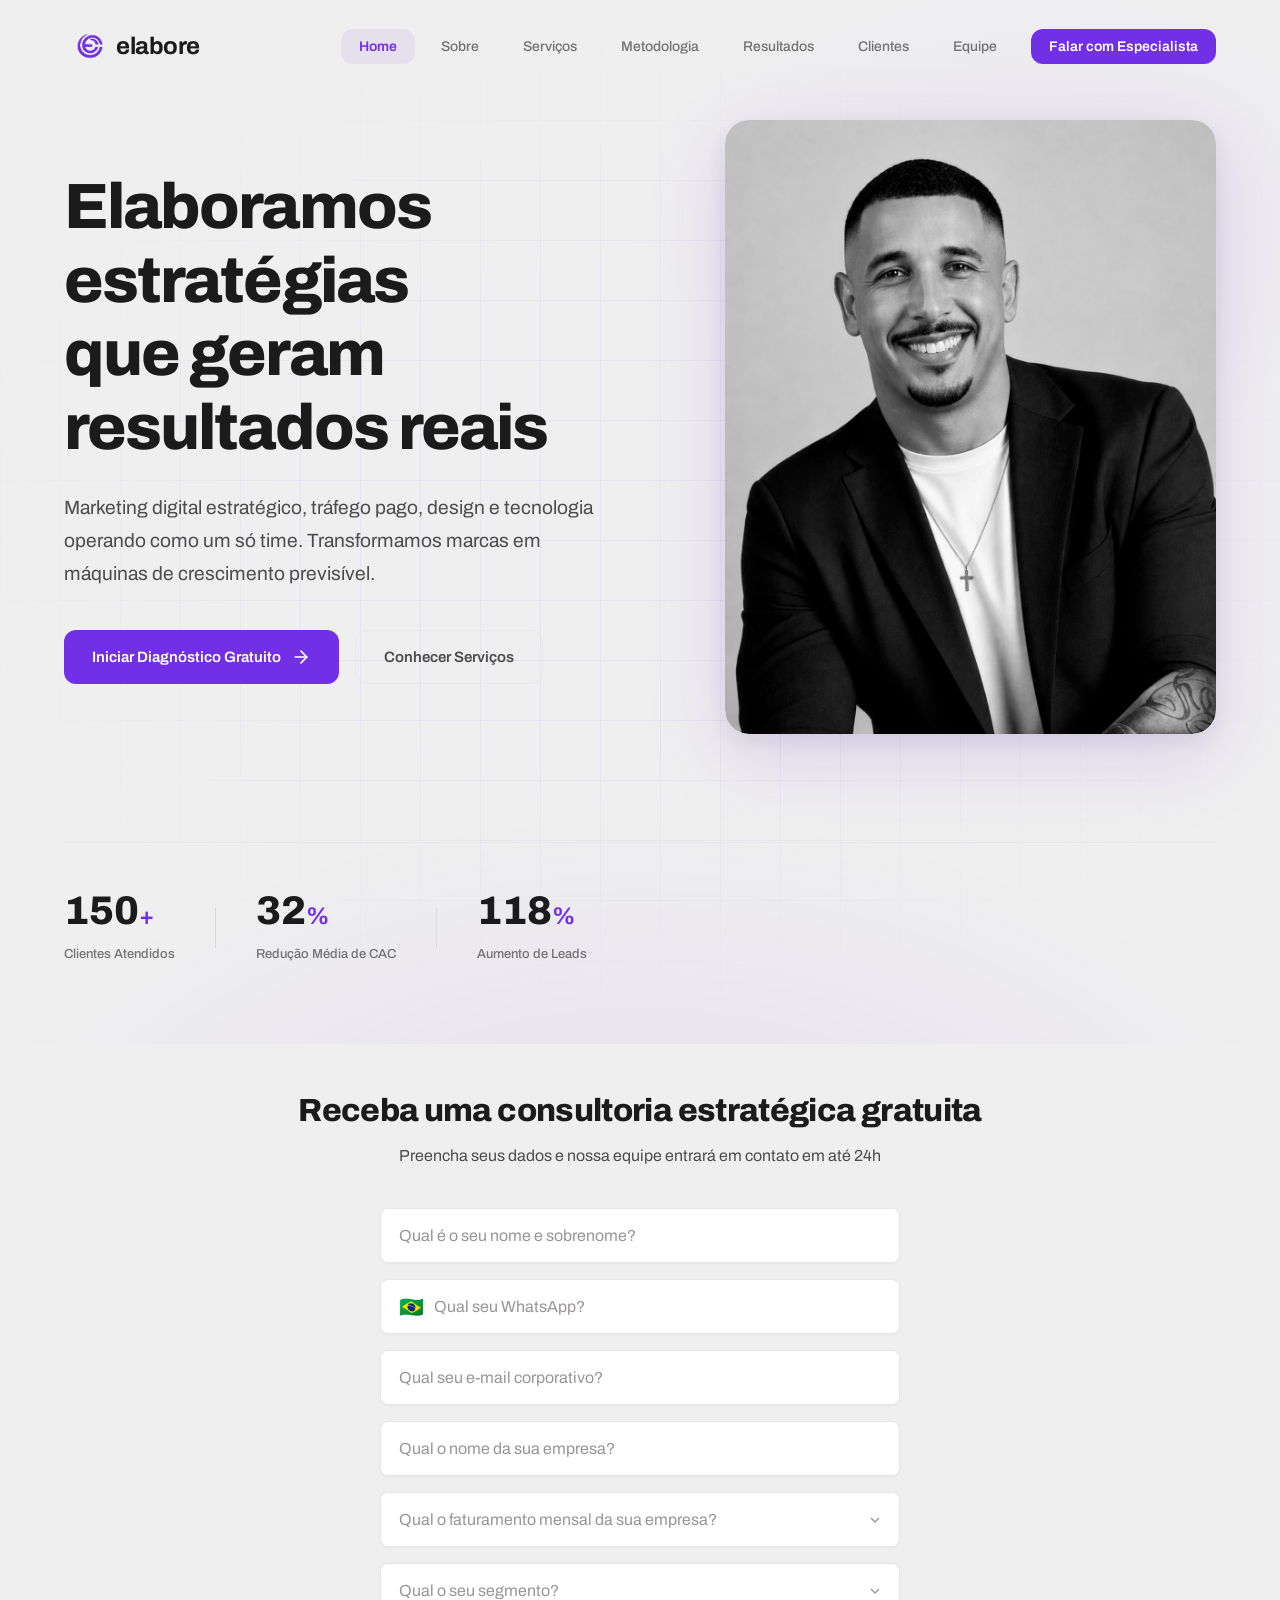
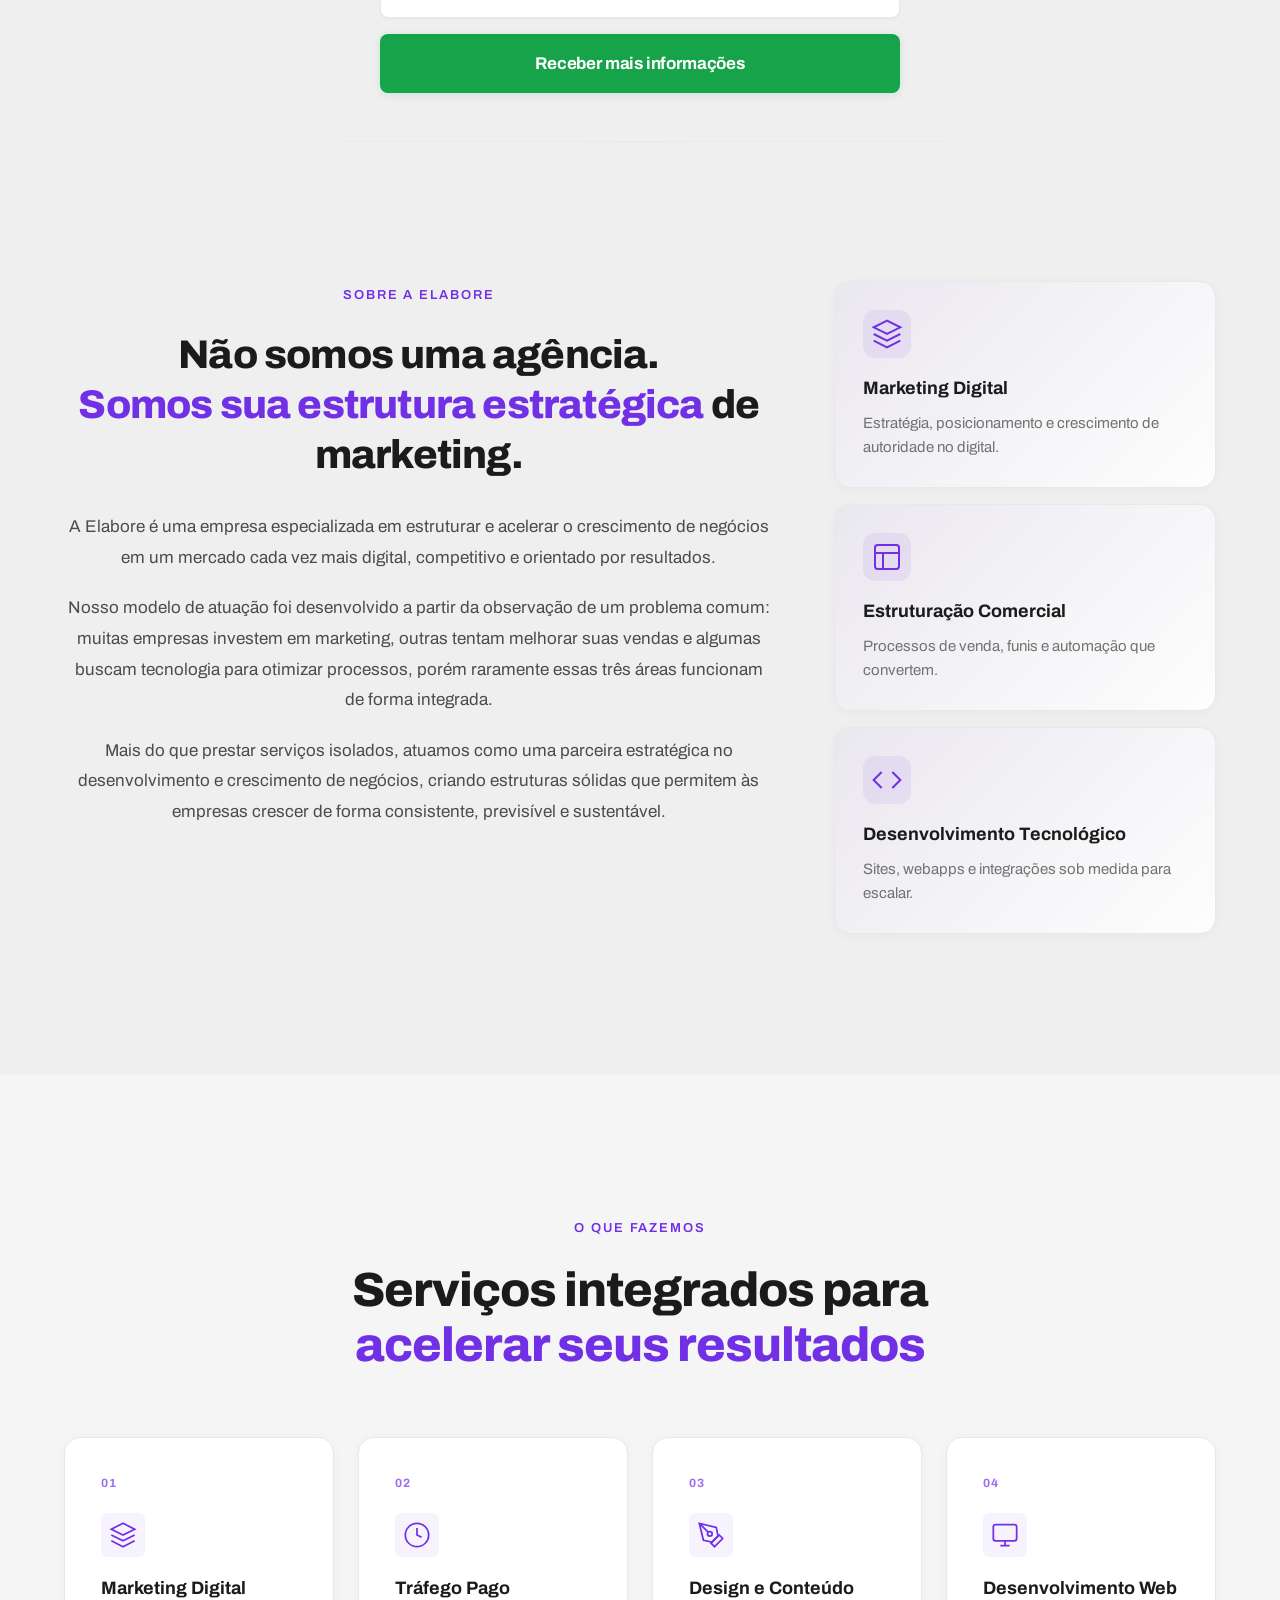
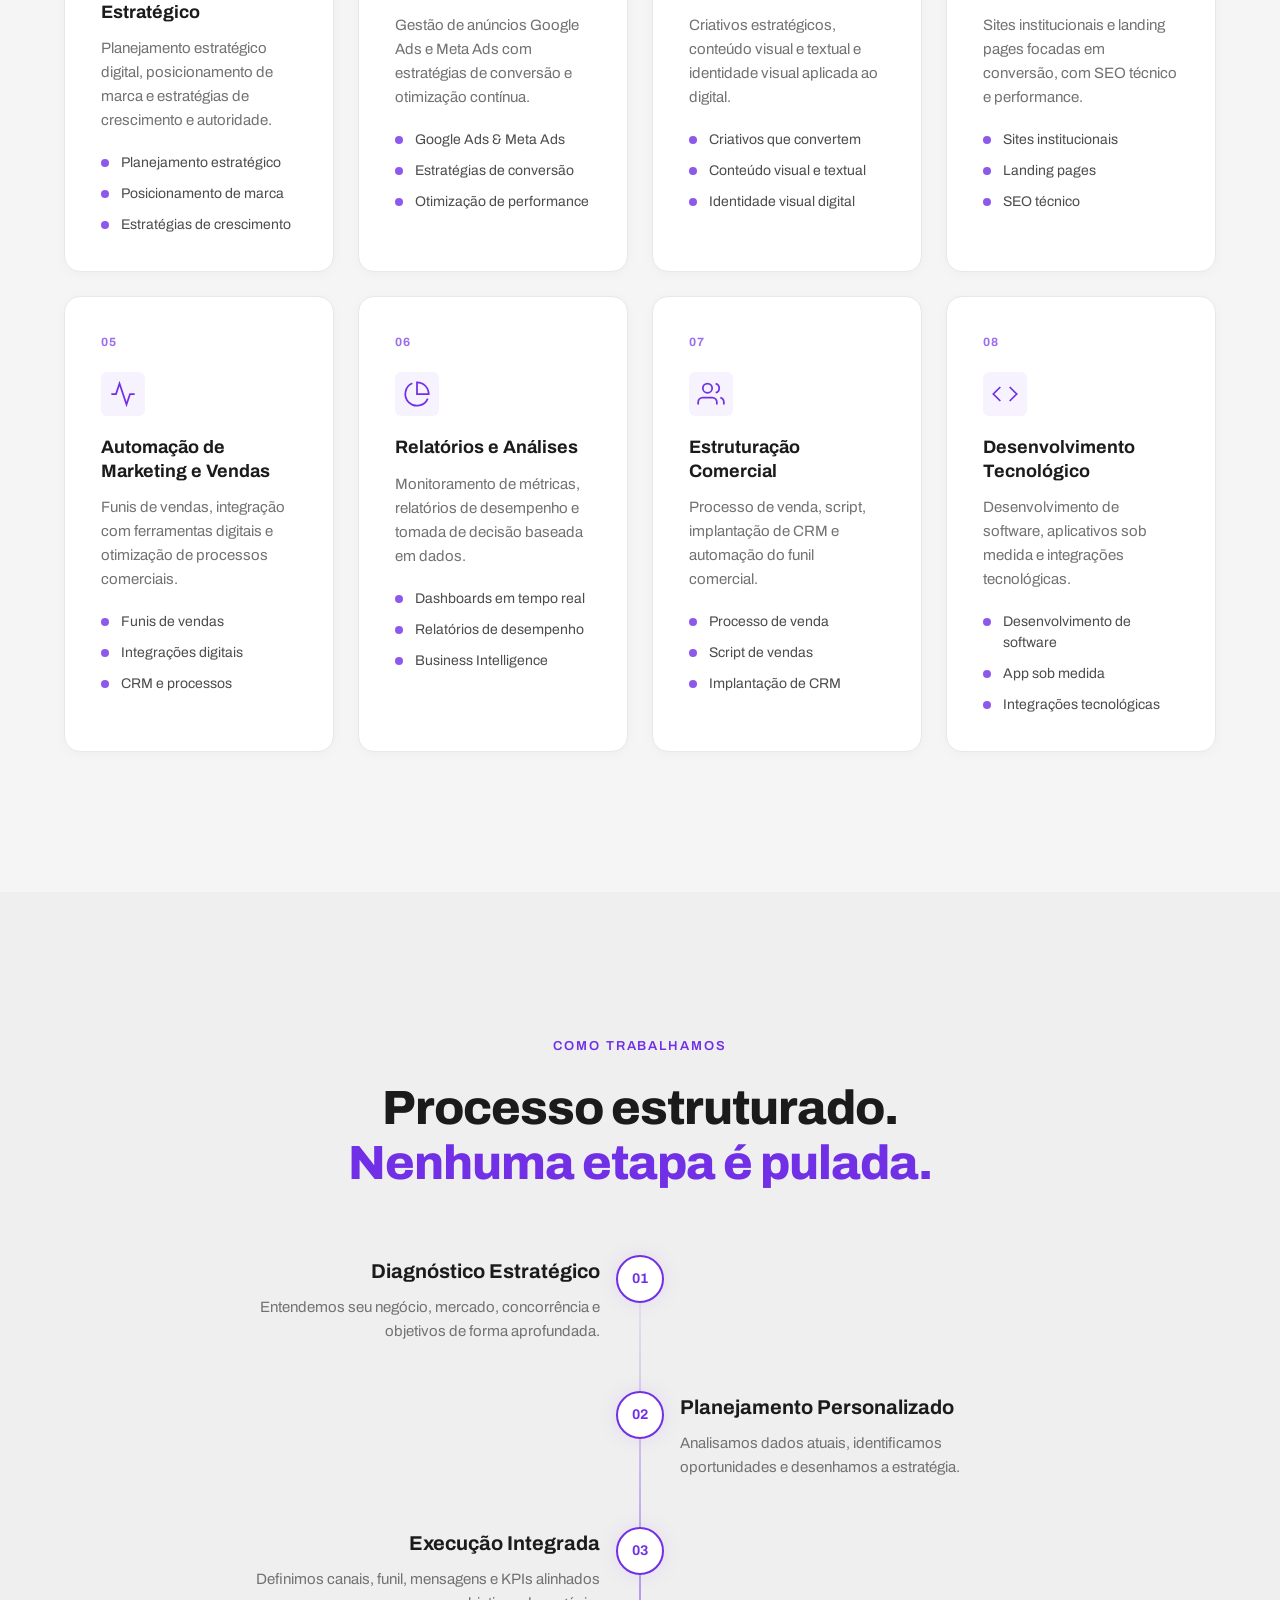
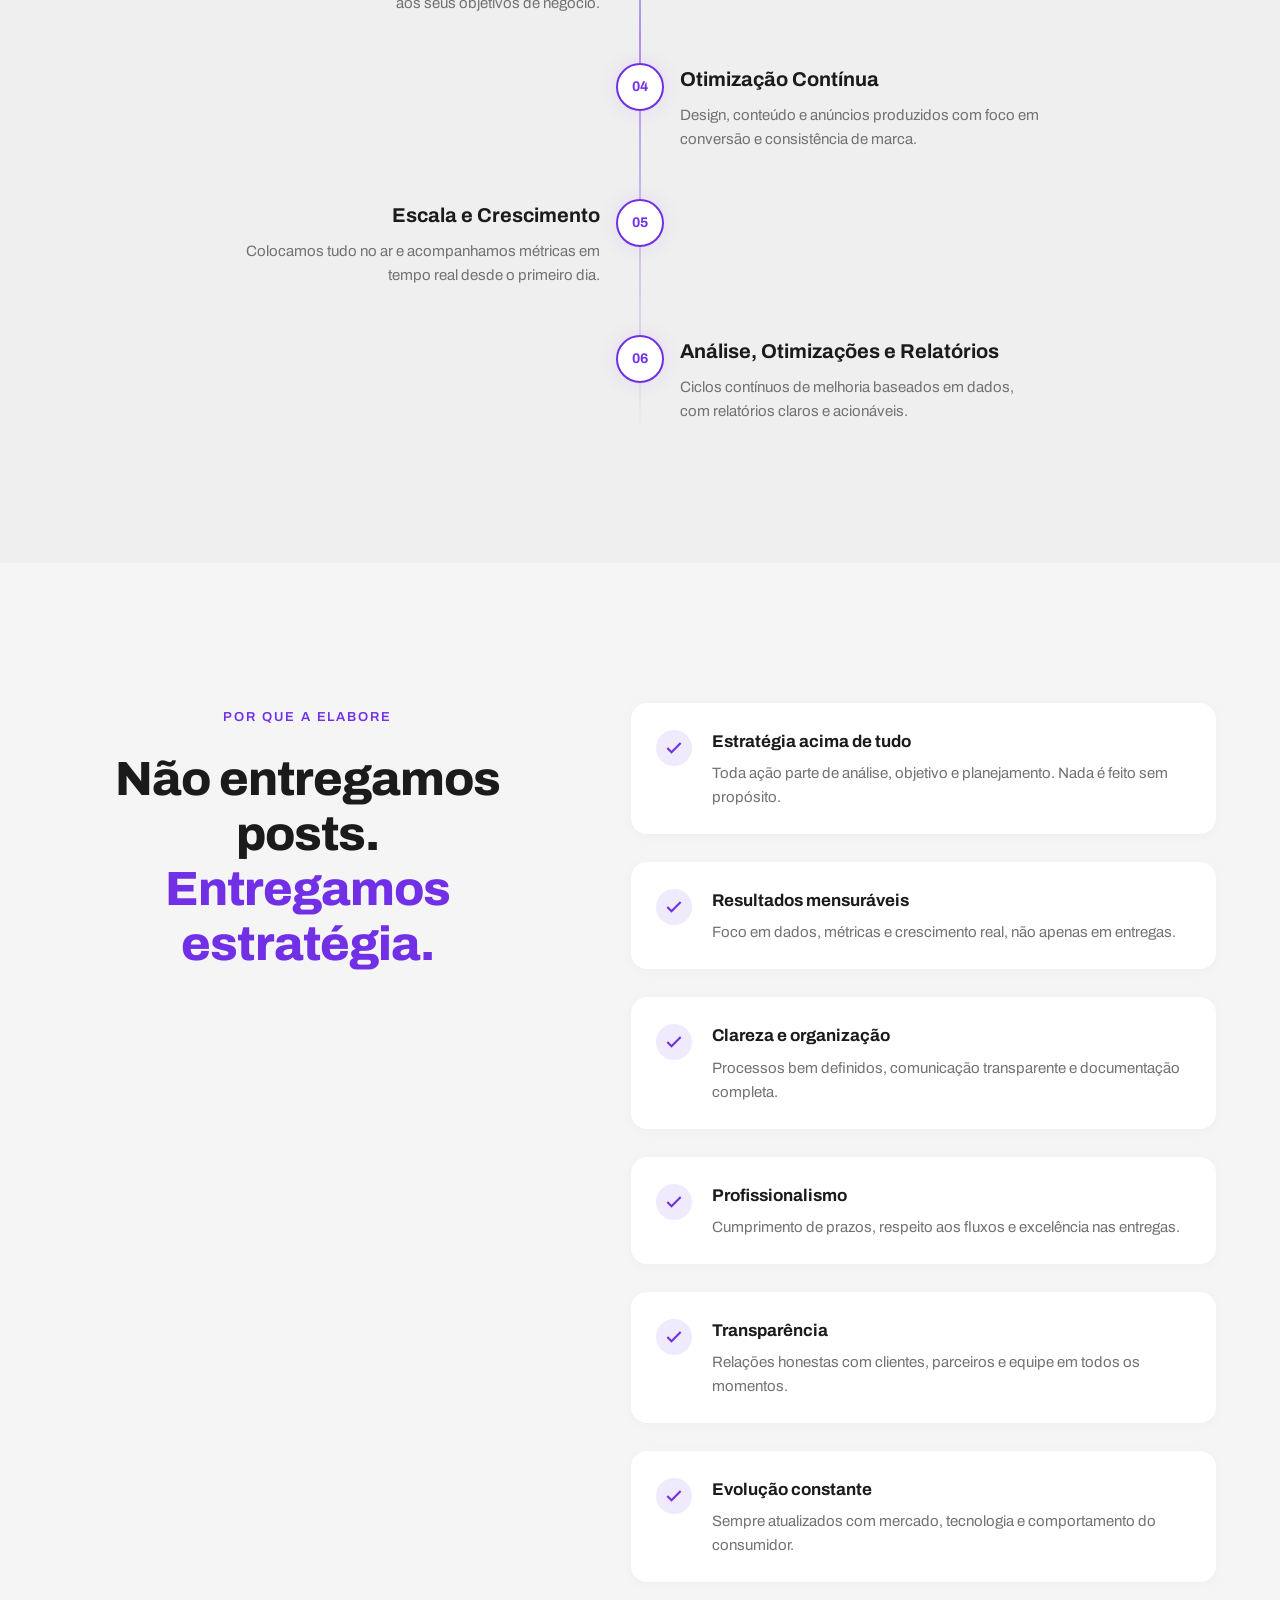
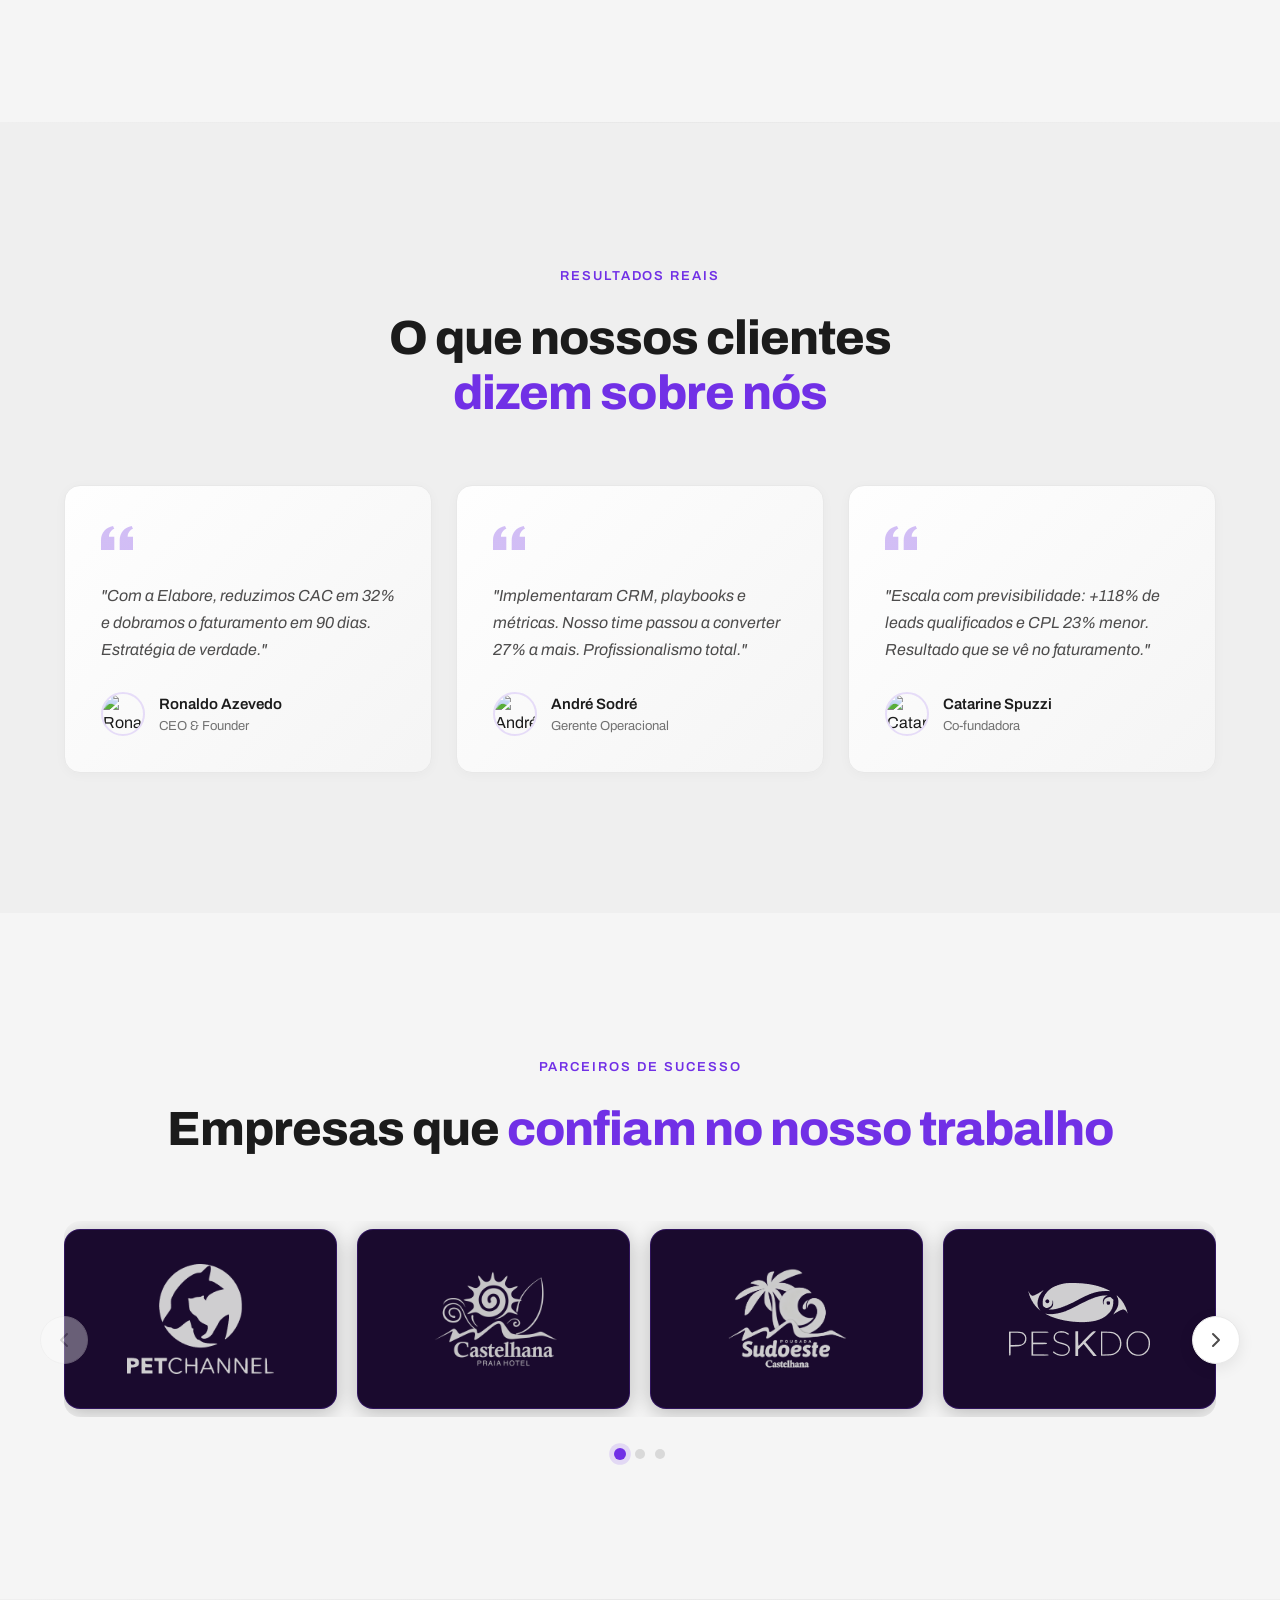
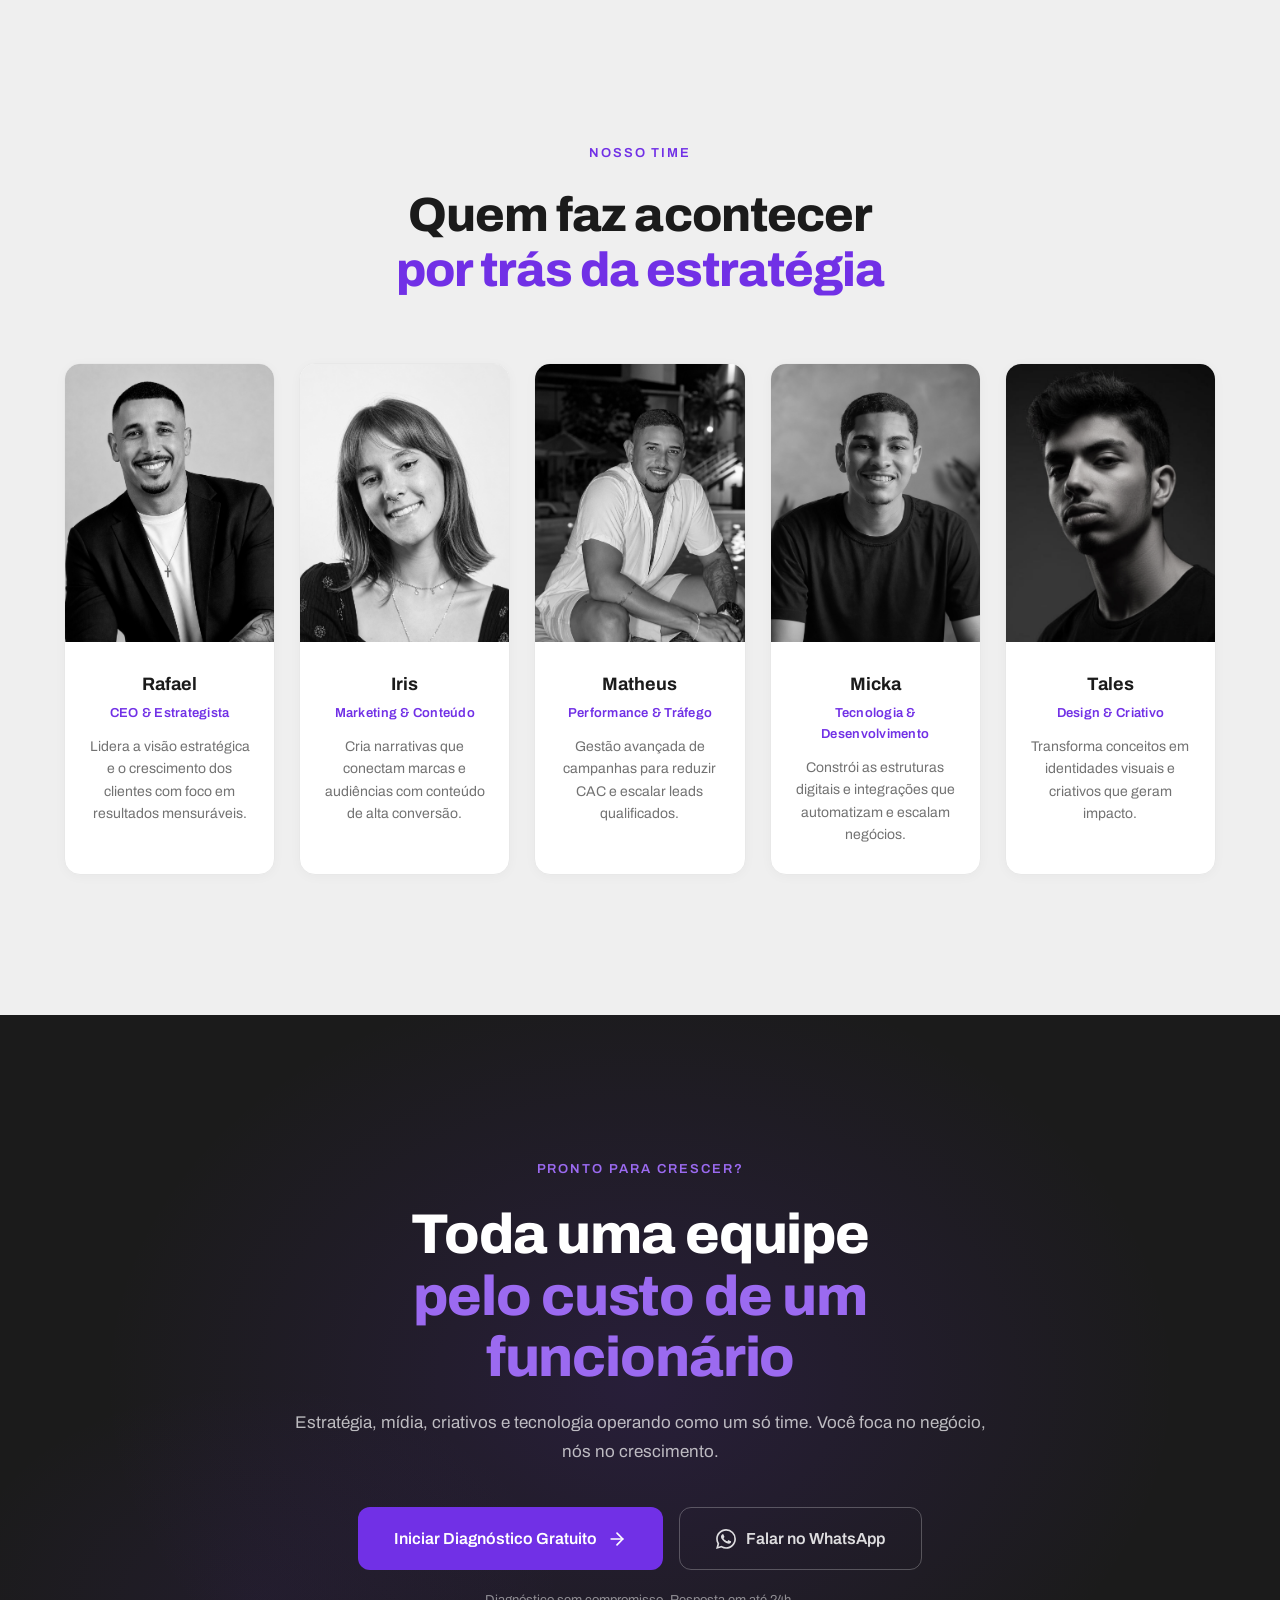
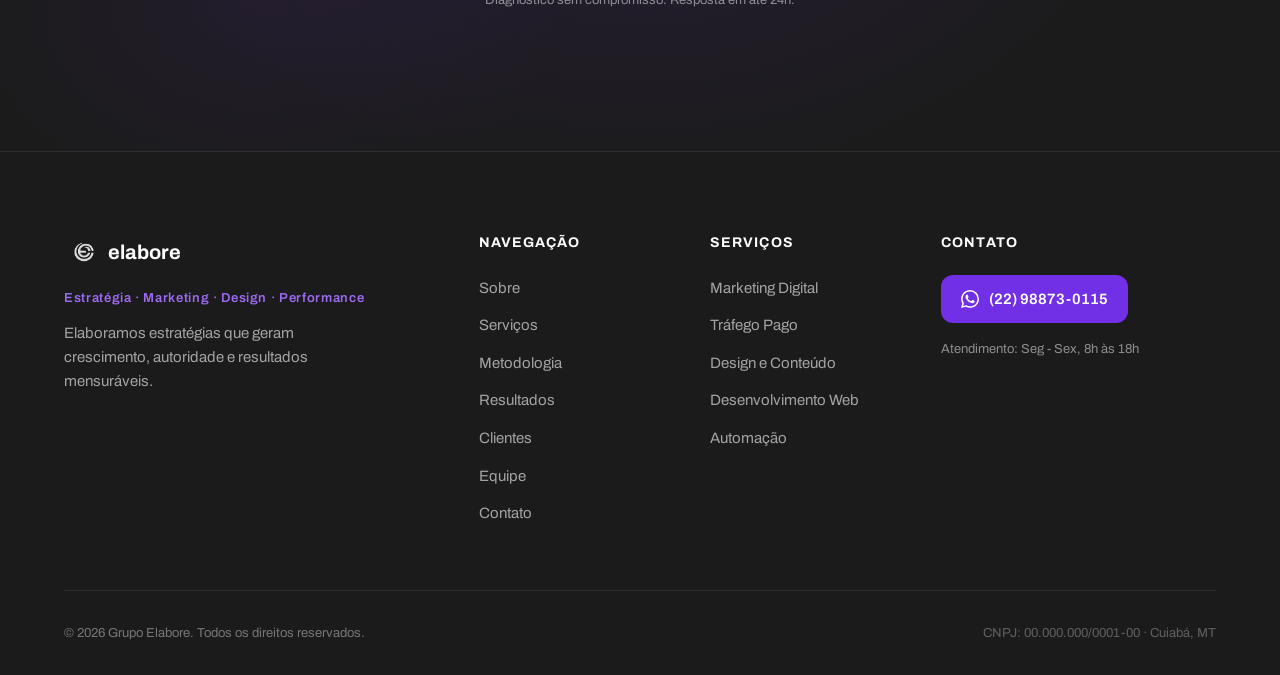
==== index.html @ 2f2bcc8b "site institucional" ====
<!DOCTYPE html>
<html lang="pt-BR">
<head>
    <meta charset="UTF-8">
    <meta name="viewport" content="width=device-width, initial-scale=1.0">
    <title>Grupo Elabore - Estratégia · Marketing · Design · Performance</title>
    <meta name="description" content="Elabore estratégias que geram crescimento, autoridade e resultados. Marketing digital estratégico, tráfego pago, design e desenvolvimento web.">
    
    <!-- Favicon Elabore -->
    <link rel="icon" type="image/png" href="img/logo_elabore_roxo.png">
    
    <link rel="preconnect" href="https://fonts.googleapis.com">
    <link rel="preconnect" href="https://fonts.gstatic.com" crossorigin>
    <link href="https://fonts.googleapis.com/css2?family=Archivo:wght@300;400;500;600;700;800;900&display=swap" rel="stylesheet">
    <link rel="stylesheet" href="style.css">
    <base target="_blank">
<base target="_blank">
<base target="_blank">
<base target="_blank">
<base target="_blank">
<base target="_blank">
</head>
<body>
    <!-- Navigation -->
    <nav class="navbar" id="navbar">
        <div class="nav-container">
            <a href="#" class="nav-logo" target="_self">
                <img src="img/logo_elabore_roxo.png" alt="Grupo Elabore" class="logo-img" width="52" height="52">
                <span class="logo-text">elabore</span>
            </a>
            <button class="nav-toggle" id="navToggle" aria-label="Menu">
                <span></span>
                <span></span>
                <span></span>
            </button>
            <ul class="nav-menu" id="navMenu">
                <li><a href="#hero" class="nav-link">Home</a></li>
                <li><a href="#sobre" class="nav-link">Sobre</a></li>
                <li><a href="#servicos" class="nav-link">Serviços</a></li>
                <li><a href="#metodologia" class="nav-link">Metodologia</a></li>
                <li><a href="#resultados" class="nav-link">Resultados</a></li>
                <li><a href="#clientes" class="nav-link">Clientes</a></li>
                <li><a href="#equipe" class="nav-link">Equipe</a></li>
                <li><a href="#formulario" class="nav-link nav-cta">Falar com Especialista</a></li>
            </ul>
        </div>
    </nav>

    <!-- Hero Section -->
    <section class="hero" id="hero">
        <div class="hero-bg">
            <div class="hero-gradient"></div>
            <div class="hero-grid"></div>
        </div>
        <div class="hero-content">
            <div class="hero-text">
                <h1 class="hero-title" data-reveal>
                    <span class="hero-line-group">
                        <span class="line">Elaboramos</span>
                        <span class="line">estratégias</span>
                    </span>
                    <span class="hero-line-group">
                        <span class="line">que geram</span>
                        <span class="line">resultados reais</span>
                    </span>
                </h1>
                <p class="hero-subtitle" data-reveal>
                    Marketing digital estratégico, tráfego pago, design e tecnologia operando como um só time. 
                    Transformamos marcas em máquinas de crescimento previsível.
                </p>
                <div class="hero-actions" data-reveal>
                    <a href="#formulario" class="btn btn-primary">
                        <span>Iniciar Diagnóstico Gratuito</span>
                        <svg width="20" height="20" viewBox="0 0 24 24" fill="none" stroke="currentColor" stroke-width="2" stroke-linecap="round" stroke-linejoin="round"><line x1="5" y1="12" x2="19" y2="12"></line><polyline points="12 5 19 12 12 19"></polyline></svg>
                    </a>
                    <a href="#servicos" class="btn btn-ghost">Conhecer Serviços</a>
                </div>
            </div>
            <div class="hero-visual" data-reveal>
                <div class="hero-image-wrap">
                    <img src="img/rafael.jpeg" 
                         alt="Rafael - Fundador e Estrategista da Elabore" 
                         class="hero-image" loading="eager" width="800" height="600">
                    <div class="hero-image-glow"></div>
                </div>
            </div>
            <div class="hero-stats" data-reveal>
                <div class="stat">
                    <span class="stat-number" data-count="150">0</span><span class="stat-suffix">+</span>
                    <span class="stat-label">Clientes Atendidos</span>
                </div>
                <div class="stat-divider"></div>
                <div class="stat">
                    <span class="stat-number" data-count="32">0</span><span class="stat-suffix">%</span>
                    <span class="stat-label">Redução Média de CAC</span>
                </div>
                <div class="stat-divider"></div>
                <div class="stat">
                    <span class="stat-number" data-count="118">0</span><span class="stat-suffix">%</span>
                    <span class="stat-label">Aumento de Leads</span>
                </div>
            </div>
        </div>
    </section>

    <!-- Lead Form Section -->
    <section class="lead-form" id="formulario">
        <div class="container">
            <div class="lead-form-header" data-reveal>
                <h2 class="lead-form-title">Receba uma consultoria estratégica gratuita</h2>
                <p class="lead-form-subtitle">Preencha seus dados e nossa equipe entrará em contato em até 24h</p>
            </div>
            <div class="lead-form-wrapper">
                <form class="lead-form-grid" id="leadForm" onsubmit="handleLeadFormSubmit(event)">
                    <div class="form-field form-field--full">
                        <input type="text" name="nome" placeholder="Qual é o seu nome e sobrenome?" required>
                    </div>
                    <div class="form-field form-field--full form-field--phone">
                        <span class="phone-flag">🇧🇷</span>
                        <input type="tel" name="telefone" id="leadTelefone" placeholder="Qual seu WhatsApp?" required>
                    </div>
                    <div class="form-field form-field--full">
                        <input type="email" name="email" placeholder="Qual seu e-mail corporativo?" required>
                    </div>
                    <div class="form-field form-field--full">
                        <input type="text" name="empresa" placeholder="Qual o nome da sua empresa?" required>
                    </div>
                    <div class="form-field form-field--full">
                        <select name="faturamento" required>
                            <option value="" disabled selected>Qual o faturamento mensal da sua empresa?</option>
                            <option value="ate-30k">Até R$ 30.000</option>
                            <option value="30k-100k">R$ 30.000 - R$ 100.000</option>
                            <option value="100k-500k">R$ 100.000 - R$ 500.000</option>
                            <option value="acima-500k">Acima de R$ 500.000</option>
                        </select>
                    </div>
                    <div class="form-field form-field--full">
                        <select name="segmento" required>
                            <option value="" disabled selected>Qual o seu segmento?</option>
                            <option>Serviço</option>
                            <option>Varejo</option>
                            <option>Indústria</option>
                            <option>E-commerce</option>
                            <option>Food Service</option>
                            <option>Educação</option>
                            <option>Imobiliária</option>
                            <option>SAAS</option>
                            <option>Finanças</option>
                            <option>Franquia / Franchising</option>
                            <option>Telecom</option>
                            <option>Energia Solar</option>
                            <option>Turismo</option>
                            <option>Outro</option>
                        </select>
                    </div>
                    <div class="form-field form-field--full">
                        <button type="submit" class="btn-lead">
                            <span>Receber mais informações</span>
                        </button>
                    </div>
                </form>
            </div>
        </div>
    </section>

    <!-- About Section -->
    <section class="about" id="sobre">
        <div class="container">
            <div class="about-grid">
                <div class="about-text">
                    <div class="section-eyebrow" data-reveal>
                        <span>Sobre a Elabore</span>
                    </div>
                    <h2 class="section-title about-title" data-reveal>
                        Não somos uma agência.<br>
                        <span class="highlight">Somos sua estrutura estratégica</span> de marketing.
                    </h2>
                    <p class="section-body" data-reveal>
                        A Elabore é uma empresa especializada em estruturar e acelerar o crescimento de negócios 
                        em um mercado cada vez mais digital, competitivo e orientado por resultados.
                    </p>
                    <p class="section-body" data-reveal>
                        Nosso modelo de atuação foi desenvolvido a partir da observação de um problema comum: 
                        muitas empresas investem em marketing, outras tentam melhorar suas vendas e algumas 
                        buscam tecnologia para otimizar processos, porém raramente essas três áreas funcionam 
                        de forma integrada.
                    </p>
                    <p class="section-body" data-reveal>
                        Mais do que prestar serviços isolados, atuamos como uma parceira estratégica no 
                        desenvolvimento e crescimento de negócios, criando estruturas sólidas que permitem 
                        às empresas crescer de forma consistente, previsível e sustentável.
                    </p>
                </div>
                <div class="about-visual" data-reveal>
                    <div class="pillars-column">
                        <div class="pillar-card pillar-1">
                            <div class="pillar-icon">
                                <svg width="32" height="32" viewBox="0 0 24 24" fill="none" stroke="currentColor" stroke-width="1.5"><path d="M12 2L2 7l10 5 10-5-10-5z"/><path d="M2 17l10 5 10-5"/><path d="M2 12l10 5 10-5"/></svg>
                            </div>
                            <h3>Marketing Digital</h3>
                            <p>Estratégia, posicionamento e crescimento de autoridade no digital.</p>
                        </div>
                        <div class="pillar-card pillar-2">
                            <div class="pillar-icon">
                                <svg width="32" height="32" viewBox="0 0 24 24" fill="none" stroke="currentColor" stroke-width="1.5"><rect x="3" y="3" width="18" height="18" rx="2"/><path d="M3 9h18"/><path d="M9 21V9"/></svg>
                            </div>
                            <h3>Estruturação Comercial</h3>
                            <p>Processos de venda, funis e automação que convertem.</p>
                        </div>
                        <div class="pillar-card pillar-3">
                            <div class="pillar-icon">
                                <svg width="32" height="32" viewBox="0 0 24 24" fill="none" stroke="currentColor" stroke-width="1.5"><polyline points="16 18 22 12 16 6"/><polyline points="8 6 2 12 8 18"/></svg>
                            </div>
                            <h3>Desenvolvimento Tecnológico</h3>
                            <p>Sites, webapps e integrações sob medida para escalar.</p>
                        </div>
                    </div>
                </div>
            </div>
        </div>
    </section>

    <!-- Services Section -->
    <section class="services" id="servicos">
        <div class="container">
            <div class="section-header center">
                <div class="section-eyebrow" data-reveal>
                    <span>O que fazemos</span>
                </div>
                <h2 class="section-title" data-reveal>
                    Serviços integrados para<br>
                    <span class="highlight">acelerar seus resultados</span>
                </h2>
            </div>
            <div class="services-grid">
                <div class="service-card" data-reveal>
                    <div class="service-number">01</div>
                    <div class="service-icon">
                        <svg width="28" height="28" viewBox="0 0 24 24" fill="none" stroke="currentColor" stroke-width="1.5"><path d="M12 2L2 7l10 5 10-5-10-5z"/><path d="M2 17l10 5 10-5"/><path d="M2 12l10 5 10-5"/></svg>
                    </div>
                    <h3>Marketing Digital Estratégico</h3>
                    <p>Planejamento estratégico digital, posicionamento de marca e estratégias de crescimento e autoridade.</p>
                    <ul class="service-list">
                        <li>Planejamento estratégico</li>
                        <li>Posicionamento de marca</li>
                        <li>Estratégias de crescimento</li>
                    </ul>
                </div>
                <div class="service-card" data-reveal>
                    <div class="service-number">02</div>
                    <div class="service-icon">
                        <svg width="28" height="28" viewBox="0 0 24 24" fill="none" stroke="currentColor" stroke-width="1.5"><circle cx="12" cy="12" r="10"/><path d="M12 6v6l4 2"/></svg>
                    </div>
                    <h3>Tráfego Pago</h3>
                    <p>Gestão de anúncios Google Ads e Meta Ads com estratégias de conversão e otimização contínua.</p>
                    <ul class="service-list">
                        <li>Google Ads & Meta Ads</li>
                        <li>Estratégias de conversão</li>
                        <li>Otimização de performance</li>
                    </ul>
                </div>
                <div class="service-card" data-reveal>
                    <div class="service-number">03</div>
                    <div class="service-icon">
                        <svg width="28" height="28" viewBox="0 0 24 24" fill="none" stroke="currentColor" stroke-width="1.5"><path d="M12 19l7-7 3 3-7 7-3-3z"/><path d="M18 13l-1.5-7.5L2 2l3.5 14.5L13 18l5-5z"/><path d="M2 2l7.586 7.586"/><circle cx="11" cy="11" r="2"/></svg>
                    </div>
                    <h3>Design e Conteúdo</h3>
                    <p>Criativos estratégicos, conteúdo visual e textual e identidade visual aplicada ao digital.</p>
                    <ul class="service-list">
                        <li>Criativos que convertem</li>
                        <li>Conteúdo visual e textual</li>
                        <li>Identidade visual digital</li>
                    </ul>
                </div>
                <div class="service-card" data-reveal>
                    <div class="service-number">04</div>
                    <div class="service-icon">
                        <svg width="28" height="28" viewBox="0 0 24 24" fill="none" stroke="currentColor" stroke-width="1.5"><rect x="2" y="3" width="20" height="14" rx="2"/><line x1="8" y1="21" x2="16" y2="21"/><line x1="12" y1="17" x2="12" y2="21"/></svg>
                    </div>
                    <h3>Desenvolvimento Web</h3>
                    <p>Sites institucionais e landing pages focadas em conversão, com SEO técnico e performance.</p>
                    <ul class="service-list">
                        <li>Sites institucionais</li>
                        <li>Landing pages</li>
                        <li>SEO técnico</li>
                    </ul>
                </div>
                <div class="service-card" data-reveal>
                    <div class="service-number">05</div>
                    <div class="service-icon">
                        <svg width="28" height="28" viewBox="0 0 24 24" fill="none" stroke="currentColor" stroke-width="1.5"><path d="M22 12h-4l-3 9L9 3l-3 9H2"/></svg>
                    </div>
                    <h3>Automação de Marketing e Vendas</h3>
                    <p>Funis de vendas, integração com ferramentas digitais e otimização de processos comerciais.</p>
                    <ul class="service-list">
                        <li>Funis de vendas</li>
                        <li>Integrações digitais</li>
                        <li>CRM e processos</li>
                    </ul>
                </div>
                <div class="service-card" data-reveal>
                    <div class="service-number">06</div>
                    <div class="service-icon">
                        <svg width="28" height="28" viewBox="0 0 24 24" fill="none" stroke="currentColor" stroke-width="1.5"><path d="M21.21 15.89A10 10 0 1 1 8 2.83"/><path d="M22 12A10 10 0 0 0 12 2v10z"/></svg>
                    </div>
                    <h3>Relatórios e Análises</h3>
                    <p>Monitoramento de métricas, relatórios de desempenho e tomada de decisão baseada em dados.</p>
                    <ul class="service-list">
                        <li>Dashboards em tempo real</li>
                        <li>Relatórios de desempenho</li>
                        <li>Business Intelligence</li>
                    </ul>
                </div>
                <div class="service-card" data-reveal>
                    <div class="service-number">07</div>
                    <div class="service-icon">
                        <svg width="28" height="28" viewBox="0 0 24 24" fill="none" stroke="currentColor" stroke-width="1.5"><path d="M17 21v-2a4 4 0 0 0-4-4H5a4 4 0 0 0-4 4v2"/><circle cx="9" cy="7" r="4"/><path d="M23 21v-2a4 4 0 0 0-3-3.87"/><path d="M16 3.13a4 4 0 0 1 0 7.75"/></svg>
                    </div>
                    <h3>Estruturação Comercial</h3>
                    <p>Processo de venda, script, implantação de CRM e automação do funil comercial.</p>
                    <ul class="service-list">
                        <li>Processo de venda</li>
                        <li>Script de vendas</li>
                        <li>Implantação de CRM</li>
                    </ul>
                </div>
                <div class="service-card" data-reveal>
                    <div class="service-number">08</div>
                    <div class="service-icon">
                        <svg width="28" height="28" viewBox="0 0 24 24" fill="none" stroke="currentColor" stroke-width="1.5"><polyline points="16 18 22 12 16 6"/><polyline points="8 6 2 12 8 18"/></svg>
                    </div>
                    <h3>Desenvolvimento Tecnológico</h3>
                    <p>Desenvolvimento de software, aplicativos sob medida e integrações tecnológicas.</p>
                    <ul class="service-list">
                        <li>Desenvolvimento de software</li>
                        <li>App sob medida</li>
                        <li>Integrações tecnológicas</li>
                    </ul>
                </div>
            </div>
        </div>
    </section>

    <!-- Methodology Section -->
    <section class="methodology" id="metodologia">
        <div class="container">
            <div class="section-header center">
                <div class="section-eyebrow" data-reveal>
                    <span>Como trabalhamos</span>
                </div>
                <h2 class="section-title" data-reveal>
                    Processo estruturado.<br>
                    <span class="highlight">Nenhuma etapa é pulada.</span>
                </h2>
            </div>
            <div class="methodology-timeline">
                <div class="timeline-line"></div>
                <div class="timeline-steps">
                    <div class="timeline-step" data-reveal>
                        <div class="step-number">01</div>
                        <div class="step-content">
                            <h3>Diagnóstico Estratégico</h3>
                            <p>Entendemos seu negócio, mercado, concorrência e objetivos de forma aprofundada.</p>
                        </div>
                    </div>
                    <div class="timeline-step" data-reveal>
                        <div class="step-number">02</div>
                        <div class="step-content">
                            <h3>Planejamento Personalizado</h3>
                            <p>Analisamos dados atuais, identificamos oportunidades e desenhamos a estratégia.</p>
                        </div>
                    </div>
                    <div class="timeline-step" data-reveal>
                        <div class="step-number">03</div>
                        <div class="step-content">
                            <h3>Execução Integrada</h3>
                            <p>Definimos canais, funil, mensagens e KPIs alinhados aos seus objetivos de negócio.</p>
                        </div>
                    </div>
                    <div class="timeline-step" data-reveal>
                        <div class="step-number">04</div>
                        <div class="step-content">
                            <h3>Otimização Contínua</h3>
                            <p>Design, conteúdo e anúncios produzidos com foco em conversão e consistência de marca.</p>
                        </div>
                    </div>
                    <div class="timeline-step" data-reveal>
                        <div class="step-number">05</div>
                        <div class="step-content">
                            <h3>Escala e Crescimento</h3>
                            <p>Colocamos tudo no ar e acompanhamos métricas em tempo real desde o primeiro dia.</p>
                        </div>
                    </div>
                    <div class="timeline-step" data-reveal>
                        <div class="step-number">06</div>
                        <div class="step-content">
                            <h3>Análise, Otimizações e Relatórios</h3>
                            <p>Ciclos contínuos de melhoria baseados em dados, com relatórios claros e acionáveis.</p>
                        </div>
                    </div>
                </div>
            </div>
        </div>
    </section>

    <!-- Differentiators Section -->
    <section class="differentiators">
        <div class="container">
            <div class="diff-grid">
                <div class="diff-left">
                    <div class="section-eyebrow" data-reveal>
                        <span>Por que a Elabore</span>
                    </div>
                    <h2 class="section-title" data-reveal>
                        Não entregamos posts.<br>
                        <span class="highlight">Entregamos estratégia.</span>
                    </h2>
                </div>
                <div class="diff-right">
                    <div class="diff-item" data-reveal>
                        <div class="diff-check">
                            <svg width="20" height="20" viewBox="0 0 24 24" fill="none" stroke="currentColor" stroke-width="2.5"><polyline points="20 6 9 17 4 12"/></svg>
                        </div>
                        <div class="diff-text">
                            <h4>Estratégia acima de tudo</h4>
                            <p>Toda ação parte de análise, objetivo e planejamento. Nada é feito sem propósito.</p>
                        </div>
                    </div>
                    <div class="diff-item" data-reveal>
                        <div class="diff-check">
                            <svg width="20" height="20" viewBox="0 0 24 24" fill="none" stroke="currentColor" stroke-width="2.5"><polyline points="20 6 9 17 4 12"/></svg>
                        </div>
                        <div class="diff-text">
                            <h4>Resultados mensuráveis</h4>
                            <p>Foco em dados, métricas e crescimento real, não apenas em entregas.</p>
                        </div>
                    </div>
                    <div class="diff-item" data-reveal>
                        <div class="diff-check">
                            <svg width="20" height="20" viewBox="0 0 24 24" fill="none" stroke="currentColor" stroke-width="2.5"><polyline points="20 6 9 17 4 12"/></svg>
                        </div>
                        <div class="diff-text">
                            <h4>Clareza e organização</h4>
                            <p>Processos bem definidos, comunicação transparente e documentação completa.</p>
                        </div>
                    </div>
                    <div class="diff-item" data-reveal>
                        <div class="diff-check">
                            <svg width="20" height="20" viewBox="0 0 24 24" fill="none" stroke="currentColor" stroke-width="2.5"><polyline points="20 6 9 17 4 12"/></svg>
                        </div>
                        <div class="diff-text">
                            <h4>Profissionalismo</h4>
                            <p>Cumprimento de prazos, respeito aos fluxos e excelência nas entregas.</p>
                        </div>
                    </div>
                    <div class="diff-item" data-reveal>
                        <div class="diff-check">
                            <svg width="20" height="20" viewBox="0 0 24 24" fill="none" stroke="currentColor" stroke-width="2.5"><polyline points="20 6 9 17 4 12"/></svg>
                        </div>
                        <div class="diff-text">
                            <h4>Transparência</h4>
                            <p>Relações honestas com clientes, parceiros e equipe em todos os momentos.</p>
                        </div>
                    </div>
                    <div class="diff-item" data-reveal>
                        <div class="diff-check">
                            <svg width="20" height="20" viewBox="0 0 24 24" fill="none" stroke="currentColor" stroke-width="2.5"><polyline points="20 6 9 17 4 12"/></svg>
                        </div>
                        <div class="diff-text">
                            <h4>Evolução constante</h4>
                            <p>Sempre atualizados com mercado, tecnologia e comportamento do consumidor.</p>
                        </div>
                    </div>
                </div>
            </div>
        </div>
    </section>

    <!-- Results / Testimonials Section -->
    <section class="results" id="resultados">
        <div class="container">
            <div class="section-header center">
                <div class="section-eyebrow" data-reveal>
                    <span>Resultados reais</span>
                </div>
                <h2 class="section-title" data-reveal>
                    O que nossos clientes<br>
                    <span class="highlight">dizem sobre nós</span>
                </h2>
            </div>
            <div class="testimonials-grid">
                <div class="testimonial-card" data-reveal>
                    <div class="testimonial-quote">
                        <svg width="32" height="32" viewBox="0 0 24 24" fill="currentColor"><path d="M14.017 21v-7.391c0-5.704 3.731-9.57 8.983-10.609l.995 2.151c-2.432.917-3.995 3.638-3.995 5.849h4v10h-9.983zm-14.017 0v-7.391c0-5.704 3.748-9.57 9-10.609l.996 2.151c-2.433.917-3.996 3.638-3.996 5.849h3.983v10h-9.983z"/></svg>
                    </div>
                    <p class="testimonial-text">"Com a Elabore, reduzimos CAC em 32% e dobramos o faturamento em 90 dias. Estratégia de verdade."</p>
                    <div class="testimonial-author">
                        <img src="https://images.unsplash.com/photo-1560250097-0b93528c311a?auto=format&fit=crop&w=200&q=80" 
                             alt="Ronaldo Azevedo" class="author-avatar" loading="lazy" width="88" height="88">
                        <div class="author-info">
                            <span class="author-name">Ronaldo Azevedo</span>
                            <span class="author-role">CEO & Founder</span>
                        </div>
                    </div>
                </div>
                <div class="testimonial-card" data-reveal>
                    <div class="testimonial-quote">
                        <svg width="32" height="32" viewBox="0 0 24 24" fill="currentColor"><path d="M14.017 21v-7.391c0-5.704 3.731-9.57 8.983-10.609l.995 2.151c-2.432.917-3.995 3.638-3.995 5.849h4v10h-9.983zm-14.017 0v-7.391c0-5.704 3.748-9.57 9-10.609l.996 2.151c-2.433.917-3.996 3.638-3.996 5.849h3.983v10h-9.983z"/></svg>
                    </div>
                    <p class="testimonial-text">"Implementaram CRM, playbooks e métricas. Nosso time passou a converter 27% a mais. Profissionalismo total."</p>
                    <div class="testimonial-author">
                        <img src="https://images.unsplash.com/photo-1472099645785-5658abf4ff4e?auto=format&fit=crop&w=200&q=80" 
                             alt="André Sodré" class="author-avatar" loading="lazy" width="88" height="88">
                        <div class="author-info">
                            <span class="author-name">André Sodré</span>
                            <span class="author-role">Gerente Operacional</span>
                        </div>
                    </div>
                </div>
                <div class="testimonial-card" data-reveal>
                    <div class="testimonial-quote">
                        <svg width="32" height="32" viewBox="0 0 24 24" fill="currentColor"><path d="M14.017 21v-7.391c0-5.704 3.731-9.57 8.983-10.609l.995 2.151c-2.432.917-3.995 3.638-3.995 5.849h4v10h-9.983zm-14.017 0v-7.391c0-5.704 3.748-9.57 9-10.609l.996 2.151c-2.433.917-3.996 3.638-3.996 5.849h3.983v10h-9.983z"/></svg>
                    </div>
                    <p class="testimonial-text">"Escala com previsibilidade: +118% de leads qualificados e CPL 23% menor. Resultado que se vê no faturamento."</p>
                    <div class="testimonial-author">
                        <img src="https://images.unsplash.com/photo-1573496359142-b8d87734a5a2?auto=format&fit=crop&w=200&q=80" 
                             alt="Catarine Spuzzi" class="author-avatar" loading="lazy" width="88" height="88">
                        <div class="author-info">
                            <span class="author-name">Catarine Spuzzi</span>
                            <span class="author-role">Co-fundadora</span>
                        </div>
                    </div>
                </div>
            </div>
        </div>
    </section>

    <!-- Clients Section -->
    <section class="clients" id="clientes">
        <div class="container">
            <div class="section-header center">
                <div class="section-eyebrow" data-reveal>
                    <span>Parceiros de sucesso</span>
                </div>
                <h2 class="section-title" data-reveal>
                    Empresas que <span class="highlight">confiam no nosso trabalho</span>
                </h2>
            </div>
            <div class="clients-carousel" id="clientsCarousel">
                <button class="carousel-btn carousel-prev" aria-label="Anterior">
                    <svg width="24" height="24" viewBox="0 0 24 24" fill="none" stroke="currentColor" stroke-width="2" stroke-linecap="round" stroke-linejoin="round"><polyline points="15 18 9 12 15 6"/></svg>
                </button>
                <div class="carousel-viewport">
                    <div class="carousel-track" id="carouselTrack">
                        <div class="client-card" data-reveal>
                            <div class="client-logo-wrap">
                                <img src="img/cliente_pet_channel.png" alt="Pet Channel" loading="lazy" width="160" height="120">
                            </div>
                        </div>
                        <div class="client-card" data-reveal>
                            <div class="client-logo-wrap">
                                <img src="img/cliente_castelhana_praia.png" alt="Castelhana Praia Hotel" loading="lazy" width="141" height="120">
                            </div>
                        </div>
                        <div class="client-card" data-reveal>
                            <div class="client-logo-wrap">
                                <img src="img/cliente_castelhana_sudoeste.png" alt="Pousada Sudoeste Castelhana" loading="lazy" width="150" height="120">
                            </div>
                        </div>
                        <div class="client-card" data-reveal>
                            <div class="client-logo-wrap">
                                <img src="img/cliente_peskdo.png" alt="Peskdo" loading="lazy" width="141" height="73">
                            </div>
                        </div>
                        <div class="client-card" data-reveal>
                            <div class="client-logo-wrap">
                                <img src="img/cliente_serra_mineira.png" alt="Serra Mineira" loading="lazy" width="178" height="120">
                            </div>
                        </div>
                        <div class="client-card" data-reveal>
                            <div class="client-logo-wrap">
                                <img src="img/cliente_agua_saqua.png" alt="Água Saquarema" loading="lazy" width="169" height="120">
                            </div>
                        </div>
                        <div class="client-card" data-reveal>
                            <div class="client-logo-wrap">
                                <img src="img/cliente_floral_color.png" alt="Floral Color" loading="lazy" width="116" height="119">
                            </div>
                        </div>
                        <div class="client-card" data-reveal>
                            <div class="client-logo-wrap">
                                <img src="img/cliente_alemdavisao.png" alt="Além da Visão" loading="lazy" width="170" height="74">
                            </div>
                        </div>
                        <div class="client-card" data-reveal>
                            <div class="client-logo-wrap">
                                <img src="img/cliente_carol_petgroom.png" alt="Carol Pet Groom" loading="lazy" width="65" height="120">
                            </div>
                        </div>
                        <div class="client-card" data-reveal>
                            <div class="client-logo-wrap">
                                <img src="img/cliente_construtora_cristal.png" alt="Construtora Cristal" loading="lazy" width="156" height="120">
                            </div>
                        </div>
                        <div class="client-card" data-reveal>
                            <div class="client-logo-wrap logo-daniela">
                                <img src="img/cliente_daniela_vianello.png" alt="Daniela Vianello Biomédica Esteta" loading="lazy" width="170" height="172">
                            </div>
                        </div>
                    </div>
                </div>
                <button class="carousel-btn carousel-next" aria-label="Próximo">
                    <svg width="24" height="24" viewBox="0 0 24 24" fill="none" stroke="currentColor" stroke-width="2" stroke-linecap="round" stroke-linejoin="round"><polyline points="9 18 15 12 9 6"/></svg>
                </button>
                <div class="carousel-dots" id="carouselDots"></div>
            </div>
        </div>
    </section>

    <!-- Team Section -->
    <section class="team" id="equipe">
        <div class="container">
            <div class="section-header center">
                <div class="section-eyebrow" data-reveal>
                    <span>Nosso Time</span>
                </div>
                <h2 class="section-title" data-reveal>
                    Quem faz acontecer<br>
                    <span class="highlight">por trás da estratégia</span>
                </h2>
            </div>
            <div class="team-grid">
                <div class="team-card" data-reveal>
                    <div class="team-photo-wrap">
                        <img src="img/rafael.jpeg" alt="Rafael" class="team-photo" loading="lazy" width="400" height="500">
                    </div>
                    <div class="team-info">
                        <h3 class="team-name">Rafael</h3>
                        <span class="team-role">CEO & Estrategista</span>
                        <p class="team-bio">Lidera a visão estratégica e o crescimento dos clientes com foco em resultados mensuráveis.</p>
                    </div>
                </div>
                <div class="team-card" data-reveal>
                    <div class="team-photo-wrap">
                        <img src="img/iris.jpeg" alt="Iris" class="team-photo" loading="lazy" width="400" height="500">
                    </div>
                    <div class="team-info">
                        <h3 class="team-name">Iris</h3>
                        <span class="team-role">Marketing & Conteúdo</span>
                        <p class="team-bio">Cria narrativas que conectam marcas e audiências com conteúdo de alta conversão.</p>
                    </div>
                </div>
                <div class="team-card" data-reveal>
                    <div class="team-photo-wrap">
                        <img src="img/matheus.jpeg" alt="Matheus" class="team-photo" loading="lazy" width="400" height="500">
                    </div>
                    <div class="team-info">
                        <h3 class="team-name">Matheus</h3>
                        <span class="team-role">Performance & Tráfego</span>
                        <p class="team-bio">Gestão avançada de campanhas para reduzir CAC e escalar leads qualificados.</p>
                    </div>
                </div>
                <div class="team-card" data-reveal>
                    <div class="team-photo-wrap">
                        <img src="img/micka.jpeg" alt="Micka" class="team-photo" loading="lazy" width="400" height="500">
                    </div>
                    <div class="team-info">
                        <h3 class="team-name">Micka</h3>
                        <span class="team-role">Tecnologia & Desenvolvimento</span>
                        <p class="team-bio">Constrói as estruturas digitais e integrações que automatizam e escalam negócios.</p>
                    </div>
                </div>
                <div class="team-card" data-reveal>
                    <div class="team-photo-wrap">
                        <img src="img/tales.jpeg" alt="Tales" class="team-photo" loading="lazy" width="400" height="500">
                    </div>
                    <div class="team-info">
                        <h3 class="team-name">Tales</h3>
                        <span class="team-role">Design & Criativo</span>
                        <p class="team-bio">Transforma conceitos em identidades visuais e criativos que geram impacto.</p>
                    </div>
                </div>
            </div>
        </div>
    </section>

    <!-- CTA Section -->
    <section class="cta" id="contato">
        <div class="cta-bg">
            <div class="cta-gradient"></div>
        </div>
        <div class="container">
            <div class="cta-content" data-reveal>
                <div class="cta-eyebrow">
                    <span>Pronto para crescer?</span>
                </div>
                <h2 class="cta-title">
                    Toda uma equipe<br>
                    <span class="highlight">pelo custo de um funcionário</span>
                </h2>
                <p class="cta-subtitle">
                    Estratégia, mídia, criativos e tecnologia operando como um só time. 
                    Você foca no negócio, nós no crescimento.
                </p>
                <div class="cta-actions">
                    <a href="#formulario" class="btn btn-primary btn-large">
                        <span>Iniciar Diagnóstico Gratuito</span>
                        <svg width="20" height="20" viewBox="0 0 24 24" fill="none" stroke="currentColor" stroke-width="2" stroke-linecap="round" stroke-linejoin="round"><line x1="5" y1="12" x2="19" y2="12"></line><polyline points="12 5 19 12 12 19"></polyline></svg>
                    </a>
                    <a href="https://wa.me/5522988730115" target="_blank" class="btn btn-ghost btn-large btn-ghost-light">
                        <svg width="20" height="20" viewBox="0 0 24 24" fill="currentColor"><path d="M17.472 14.382c-.297-.149-1.758-.867-2.03-.967-.273-.099-.471-.148-.67.15-.197.297-.767.966-.94 1.164-.173.199-.347.223-.644.075-.297-.15-1.255-.463-2.39-1.475-.883-.788-1.48-1.761-1.653-2.059-.173-.297-.018-.458.13-.606.134-.133.298-.347.446-.52.149-.174.198-.298.298-.497.099-.198.05-.371-.025-.52-.075-.149-.669-1.612-.916-2.207-.242-.579-.487-.5-.669-.51-.173-.008-.371-.01-.57-.01-.198 0-.52.074-.792.372-.272.297-1.04 1.016-1.04 2.479 0 1.462 1.065 2.875 1.213 3.074.149.198 2.096 3.2 5.077 4.487.709.306 1.262.489 1.694.625.712.227 1.36.195 1.871.118.571-.085 1.758-.719 2.006-1.413.248-.694.248-1.289.173-1.413-.074-.124-.272-.198-.57-.347m-5.421 7.403h-.004a9.87 9.87 0 01-5.031-1.378l-.361-.214-3.741.982.998-3.648-.235-.374a9.86 9.86 0 01-1.51-5.26c.001-5.45 4.436-9.884 9.888-9.884 2.64 0 5.122 1.03 6.988 2.898a9.825 9.825 0 012.893 6.994c-.003 5.45-4.437 9.884-9.885 9.884m8.413-18.297A11.815 11.815 0 0012.05 0C5.495 0 .16 5.335.157 11.892c0 2.096.547 4.142 1.588 5.945L.057 24l6.305-1.654a11.882 11.882 0 005.683 1.448h.005c6.554 0 11.89-5.335 11.893-11.893a11.821 11.821 0 00-3.48-8.413z"/></svg>
                        <span>Falar no WhatsApp</span>
                    </a>
                </div>
                <p class="cta-note">Diagnóstico sem compromisso. Resposta em até 24h.</p>
            </div>
        </div>
    </section>

    <!-- Footer -->
    <footer class="footer">
        <div class="container">
            <div class="footer-grid">
                <div class="footer-brand">
                    <a href="#" class="footer-logo" target="_self">
                        <img src="img/logo_elabore_branca.png" alt="Grupo Elabore" class="footer-logo-img" width="40" height="40">
                        <span>elabore</span>
                    </a>
                    <p class="footer-tagline">Estratégia · Marketing · Design · Performance</p>
                    <p class="footer-desc">Elaboramos estratégias que geram crescimento, autoridade e resultados mensuráveis.</p>
                </div>
                <div class="footer-links">
                    <h4>Navegação</h4>
                    <ul>
                        <li><a href="#sobre">Sobre</a></li>
                        <li><a href="#servicos">Serviços</a></li>
                        <li><a href="#metodologia">Metodologia</a></li>
                        <li><a href="#resultados">Resultados</a></li>
                        <li><a href="#clientes">Clientes</a></li>
                        <li><a href="#equipe">Equipe</a></li>
                        <li><a href="#contato">Contato</a></li>
                    </ul>
                </div>
                <div class="footer-links">
                    <h4>Serviços</h4>
                    <ul>
                        <li><a href="#servicos">Marketing Digital</a></li>
                        <li><a href="#servicos">Tráfego Pago</a></li>
                        <li><a href="#servicos">Design e Conteúdo</a></li>
                        <li><a href="#servicos">Desenvolvimento Web</a></li>
                        <li><a href="#servicos">Automação</a></li>
                    </ul>
                </div>
                <div class="footer-contact">
                    <h4>Contato</h4>
                    <a href="https://wa.me/5522988730115" target="_blank" class="footer-cta">
                        <svg width="18" height="18" viewBox="0 0 24 24" fill="currentColor"><path d="M17.472 14.382c-.297-.149-1.758-.867-2.03-.967-.273-.099-.471-.148-.67.15-.197.297-.767.966-.94 1.164-.173.199-.347.223-.644.075-.297-.15-1.255-.463-2.39-1.475-.883-.788-1.48-1.761-1.653-2.059-.173-.297-.018-.458.13-.606.134-.133.298-.347.446-.52.149-.174.198-.298.298-.497.099-.198.05-.371-.025-.52-.075-.149-.669-1.612-.916-2.207-.242-.579-.487-.5-.669-.51-.173-.008-.371-.01-.57-.01-.198 0-.52.074-.792.372-.272.297-1.04 1.016-1.04 2.479 0 1.462 1.065 2.875 1.213 3.074.149.198 2.096 3.2 5.077 4.487.709.306 1.262.489 1.694.625.712.227 1.36.195 1.871.118.571-.085 1.758-.719 2.006-1.413.248-.694.248-1.289.173-1.413-.074-.124-.272-.198-.57-.347m-5.421 7.403h-.004a9.87 9.87 0 01-5.031-1.378l-.361-.214-3.741.982.998-3.648-.235-.374a9.86 9.86 0 01-1.51-5.26c.001-5.45 4.436-9.884 9.888-9.884 2.64 0 5.122 1.03 6.988 2.898a9.825 9.825 0 012.893 6.994c-.003 5.45-4.437 9.884-9.885 9.884m8.413-18.297A11.815 11.815 0 0012.05 0C5.495 0 .16 5.335.157 11.892c0 2.096.547 4.142 1.588 5.945L.057 24l6.305-1.654a11.882 11.882 0 005.683 1.448h.005c6.554 0 11.89-5.335 11.893-11.893a11.821 11.821 0 00-3.48-8.413z"/></svg>
                        (22) 98873-0115
                    </a>
                    <p class="footer-hours">Atendimento: Seg - Sex, 8h às 18h</p>
                </div>
            </div>
            <div class="footer-bottom">
                <p>© 2026 Grupo Elabore. Todos os direitos reservados.</p>
                <p class="footer-legal">CNPJ: 00.000.000/0001-00 · Cuiabá, MT</p>
            </div>
        </div>
    </footer>

    <!-- Contact Modal -->
    <div class="modal-overlay" id="modalOverlay">
        <div class="modal">
            <button class="modal-close" onclick="closeModal()" aria-label="Fechar">
                <svg width="24" height="24" viewBox="0 0 24 24" fill="none" stroke="currentColor" stroke-width="2"><line x1="18" y1="6" x2="6" y2="18"></line><line x1="6" y1="6" x2="18" y2="18"></line></svg>
            </button>
            <div class="modal-header">
                <h3>Iniciar Diagnóstico Gratuito</h3>
                <p>Preencha seus dados e nossa equipe entrará em contato em até 24h.</p>
            </div>
            <form class="modal-form" id="modalForm" onsubmit="handleFormSubmit(event)">
                <div class="form-group">
                    <label for="nome">Nome completo</label>
                    <input type="text" id="nome" name="nome" required placeholder="Seu nome">
                </div>
                <div class="form-group">
                    <label for="email">E-mail profissional</label>
                    <input type="email" id="email" name="email" required placeholder="seu@email.com">
                </div>
                <div class="form-group">
                    <label for="whatsapp">WhatsApp</label>
                    <input type="tel" id="whatsapp" name="whatsapp" required placeholder="(00) 00000-0000">
                </div>
                <div class="form-group">
                    <label for="empresa">Empresa</label>
                    <input type="text" id="empresa" name="empresa" placeholder="Nome da sua empresa">
                </div>
                <div class="form-group">
                    <label for="faturamento">Faturamento mensal aproximado</label>
                    <select id="faturamento" name="faturamento" required>
                        <option value="">Selecione uma opção</option>
                        <option value="ate-30k">Até R$ 30.000</option>
                        <option value="30k-100k">R$ 30.000 - R$ 100.000</option>
                        <option value="100k-500k">R$ 100.000 - R$ 500.000</option>
                        <option value="acima-500k">Acima de R$ 500.000</option>
                    </select>
                </div>
                <button type="submit" class="btn btn-primary btn-full">
                    <span>Solicitar Diagnóstico</span>
                    <svg width="18" height="18" viewBox="0 0 24 24" fill="none" stroke="currentColor" stroke-width="2"><line x1="5" y1="12" x2="19" y2="12"></line><polyline points="12 5 19 12 12 19"></polyline></svg>
                </button>
            </form>
        </div>
    </div>

    <script src="script.js"></script>
</body>
</html>
---- style.css ----
/* ========================================
   GRUPO ELABORE - STYLE.CSS
   Light Mode Premium | Paleta: Branco · Preto · Roxo
   ======================================== */

/* CSS Variables - Paleta Light Mode Elabore */
:root {
    /* Roxo - Cor de Destaque */
    --purple-primary: #7130E6;
    --purple-light: #9B6AF0;
    --purple-dark: #5A1EB8;
    --purple-glow: rgba(113, 48, 230, 0.12);

    /* Fundos */
    --bg-base: #EFEFEF;
    --bg-card: #FFFFFF;
    --bg-alt: #F5F5F5;
    --bg-dark: #1B1B1B;
    --bg-dark-pure: #000000;

    /* Textos */
    --text-primary: #1B1B1B;
    --text-secondary: #4D4C4C;
    --text-tertiary: #727272;
    --text-muted: #989595;
    --text-inverse: #FFFFFF;

    /* Bordas */
    --border-light: #E8E8E8;
    --border-medium: #D9D9D9;
    --border-dark: #272727;

    /* Tipografia */
    --font-family: 'Archivo', -apple-system, BlinkMacSystemFont, 'Segoe UI', sans-serif;

    /* Espaçamento */
    --section-padding: 140px;
    --container-max: 1200px;
    --container-padding: 24px;

    /* Transições */
    --transition-fast: 0.2s cubic-bezier(0.4, 0, 0.2, 1);
    --transition-base: 0.3s cubic-bezier(0.4, 0, 0.2, 1);
    --transition-slow: 0.5s cubic-bezier(0.4, 0, 0.2, 1);
    --transition-smooth: 0.6s cubic-bezier(0.16, 1, 0.3, 1);

    /* Bordas */
    --radius-sm: 6px;
    --radius-md: 12px;
    --radius-lg: 16px;
    --radius-xl: 24px;
}

/* Reset & Base */
*, *::before, *::after {
    margin: 0;
    padding: 0;
    box-sizing: border-box;
}

html {
    scroll-behavior: smooth;
    font-size: 16px;
    -webkit-font-smoothing: antialiased;
    -moz-osx-font-smoothing: grayscale;
}

body {
    font-family: var(--font-family);
    background-color: var(--bg-base);
    color: var(--text-primary);
    line-height: 1.6;
    overflow-x: hidden;
}

a {
    color: inherit;
    text-decoration: none;
}

ul {
    list-style: none;
}

img {
    max-width: 100%;
    height: auto;
    display: block;
}

/* Container */
.container {
    max-width: var(--container-max);
    margin: 0 auto;
    padding: 0 var(--container-padding);
}

/* ========================================
   NAVIGATION
   ======================================== */

.navbar {
    position: fixed;
    top: 0;
    left: 0;
    right: 0;
    z-index: 1000;
    padding: 20px 0;
    transition: var(--transition-base);
    transform: translateY(0) !important;
}

.navbar.scrolled {
    background: rgba(239, 239, 239, 0.92);
    backdrop-filter: blur(20px);
    -webkit-backdrop-filter: blur(20px);
    border-bottom: 1px solid rgba(113, 48, 230, 0.08);
    padding: 16px 0;
}

.nav-container {
    max-width: var(--container-max);
    margin: 0 auto;
    padding: 0 var(--container-padding);
    display: flex;
    align-items: center;
    justify-content: space-between;
}

.nav-logo {
    display: flex;
    align-items: center;
    gap: 0px;
    color: var(--text-primary);
    font-weight: 700;
    font-size: 1.5rem;
    letter-spacing: -0.02em;
    transition: var(--transition-fast);
}

.logo-img {
    width: 52px;
    height: 52px;
    object-fit: contain;
    transition: var(--transition-base);
}

.nav-logo:hover .logo-img {
    transform: rotate(8deg) scale(1.05);
}

.logo-text {
    position: relative;
}

.logo-text::after {
    content: '';
    position: absolute;
    bottom: -2px;
    left: 0;
    width: 0;
    height: 2px;
    background: var(--purple-primary);
    transition: var(--transition-base);
}

.nav-logo:hover .logo-text::after {
    width: 100%;
}

.nav-menu {
    display: flex;
    align-items: center;
    gap: 8px;
}

.nav-link {
    padding: 10px 18px;
    font-size: 0.875rem;
    font-weight: 500;
    color: var(--text-tertiary);
    border-radius: var(--radius-md);
    transition: var(--transition-fast);
    position: relative;
}

.nav-link:hover {
    color: var(--text-primary);
    background: rgba(0, 0, 0, 0.04);
}

.nav-link.active {
    color: var(--purple-primary);
    background: rgba(113, 48, 230, 0.08);
    font-weight: 600;
}

.nav-cta {
    background: var(--purple-primary);
    color: var(--text-inverse) !important;
    font-weight: 600;
    margin-left: 8px;
}

.nav-cta:hover {
    background: var(--purple-dark);
    transform: translateY(-1px);
    box-shadow: 0 4px 20px rgba(113, 48, 230, 0.3);
}

.nav-cta.active {
    background: var(--purple-dark);
    color: var(--text-inverse) !important;
}

/* Mobile Menu Toggle */
.nav-toggle {
    display: none;
    flex-direction: column;
    gap: 5px;
    background: none;
    border: none;
    cursor: pointer;
    padding: 8px;
    z-index: 1001;
}

.nav-toggle span {
    display: block;
    width: 24px;
    height: 2px;
    background: var(--text-primary);
    border-radius: 2px;
    transition: var(--transition-base);
    transform-origin: center;
}

.nav-toggle.active span:nth-child(1) {
    transform: translateY(7px) rotate(45deg);
}

.nav-toggle.active span:nth-child(2) {
    opacity: 0;
    transform: scaleX(0);
}

.nav-toggle.active span:nth-child(3) {
    transform: translateY(-7px) rotate(-45deg);
}

/* ========================================
   HERO SECTION
   ======================================== */

.hero {
    position: relative;
    min-height: 100vh;
    display: flex;
    align-items: center;
    justify-content: center;
    overflow: hidden;
    padding: 120px 0 80px;
    background: var(--bg-base);
}

.hero-bg {
    position: absolute;
    inset: 0;
    z-index: 0;
}

.hero-gradient {
    position: absolute;
    inset: 0;
    background: 
        radial-gradient(ellipse 80% 60% at 50% 120%, rgba(113, 48, 230, 0.10) 0%, transparent 70%),
        radial-gradient(ellipse 50% 40% at 80% 20%, rgba(113, 48, 230, 0.05) 0%, transparent 60%);
}

.hero-grid {
    position: absolute;
    inset: 0;
    background-image: 
        linear-gradient(rgba(113, 48, 230, 0.05) 1px, transparent 1px),
        linear-gradient(90deg, rgba(113, 48, 230, 0.05) 1px, transparent 1px);
    background-size: 60px 60px;
    mask-image: radial-gradient(ellipse 70% 60% at 50% 50%, black 40%, transparent 80%);
    -webkit-mask-image: radial-gradient(ellipse 70% 60% at 50% 50%, black 40%, transparent 80%);
}

.hero-content {
    position: relative;
    z-index: 1;
    max-width: 1200px;
    margin: 0 auto;
    padding: 0 var(--container-padding);
    display: grid;
    grid-template-columns: 1.1fr 0.9fr;
    gap: 60px;
    align-items: center;
    width: 100%;
}

.hero-text {
    text-align: left;
}

.hero-title {
    font-size: clamp(2.5rem, 5vw, 4rem);
    font-weight: 800;
    line-height: 1.15;
    letter-spacing: -0.03em;
    color: var(--text-primary);
    margin-bottom: 28px;
}

/* Desktop: 2 line groups, inline words */
.hero-line-group {
    display: block;
}

.hero-title .line {
    display: inline;
    margin-right: 0.3em;
}

.hero-title .line:last-child {
    margin-right: 0;
}

.hero-subtitle {
    font-size: clamp(1rem, 1.5vw, 1.25rem);
    color: var(--text-secondary);
    max-width: 540px;
    line-height: 1.7;
    font-weight: 400;
    margin-bottom: 40px;
}

.hero-actions {
    display: flex;
    gap: 16px;
    flex-wrap: wrap;
    margin-bottom: 0;
}

/* Hero Visual / Image */
.hero-visual {
    position: relative;
    display: flex;
    align-items: center;
    justify-content: center;
}

.hero-image-wrap {
    position: relative;
    width: 100%;
    border-radius: var(--radius-xl);
    overflow: hidden;
    box-shadow: 0 24px 80px rgba(113, 48, 230, 0.15), 0 8px 24px rgba(0, 0, 0, 0.08);
}

.hero-image {
    width: 100%;
    height: auto;
    display: block;
    border-radius: var(--radius-xl);
    transition: var(--transition-slow);
}

.hero-image-glow {
    position: absolute;
    inset: -20px;
    background: radial-gradient(circle at 50% 50%, rgba(113, 48, 230, 0.2) 0%, transparent 70%);
    z-index: -1;
    filter: blur(40px);
    opacity: 0.6;
}

.hero-visual:hover .hero-image {
    transform: scale(1.02);
}

/* Buttons */
.btn {
    display: inline-flex;
    align-items: center;
    gap: 10px;
    padding: 14px 28px;
    font-family: var(--font-family);
    font-size: 0.9375rem;
    font-weight: 600;
    border-radius: var(--radius-md);
    border: none;
    cursor: pointer;
    transition: var(--transition-base);
    position: relative;
    overflow: hidden;
}

.btn-primary {
    background: var(--purple-primary);
    color: var(--text-inverse);
}

.btn-primary::before {
    content: '';
    position: absolute;
    inset: 0;
    background: linear-gradient(135deg, var(--purple-light), var(--purple-primary));
    opacity: 0;
    transition: var(--transition-base);
}

.btn-primary:hover {
    transform: translateY(-2px);
    box-shadow: 0 8px 32px rgba(113, 48, 230, 0.3);
}

.btn-primary:hover::before {
    opacity: 1;
}

.btn-primary span,
.btn-primary svg {
    position: relative;
    z-index: 1;
}

.btn-ghost {
    background: transparent;
    color: var(--text-secondary);
    border: 1.5px solid var(--border-light);
}

.btn-ghost:hover {
    border-color: var(--purple-primary);
    color: var(--purple-primary);
    background: rgba(113, 48, 230, 0.04);
}

.btn-ghost-light {
    color: rgba(255, 255, 255, 0.85);
    border-color: rgba(255, 255, 255, 0.25);
}

.btn-ghost-light:hover {
    background: rgba(255, 255, 255, 0.1);
    border-color: rgba(255, 255, 255, 0.5);
    color: var(--text-inverse);
}

.btn-large {
    padding: 18px 36px;
    font-size: 1rem;
}

.btn-full {
    width: 100%;
    justify-content: center;
}

/* Hero Stats */
.hero-stats {
    grid-column: 1 / -1;
    display: flex;
    align-items: center;
    justify-content: flex-start;
    gap: 40px;
    flex-wrap: wrap;
    margin-top: 48px;
    padding-top: 48px;
    border-top: 1px solid var(--border-light);
}

.stat {
    text-align: left;
}

.stat-number {
    font-size: 2.5rem;
    font-weight: 800;
    color: var(--text-primary);
    line-height: 1;
}

.stat-suffix {
    font-size: 1.5rem;
    font-weight: 700;
    color: var(--purple-primary);
}

.stat-label {
    display: block;
    font-size: 0.8125rem;
    color: var(--text-tertiary);
    margin-top: 8px;
    font-weight: 500;
}

.stat-divider {
    width: 1px;
    height: 40px;
    background: var(--border-medium);
}

/* ========================================
   LEAD FORM SECTION
   ======================================== */

.lead-form {
    padding: 48px 0;
    background: var(--bg-base);
    position: relative;
    z-index: 2;
}

.lead-form-header {
    text-align: center;
    margin-bottom: 40px;
}

.lead-form-title {
    font-size: clamp(1.5rem, 3vw, 2rem);
    font-weight: 800;
    line-height: 1.2;
    letter-spacing: -0.02em;
    color: var(--text-primary);
    margin-bottom: 12px;
}

.lead-form-subtitle {
    font-size: 1rem;
    color: var(--text-secondary);
    line-height: 1.6;
}

.lead-form-wrapper {
    max-width: 520px;
    margin: 0 auto;
    border-radius: 24px;
    padding: 0;
}

.lead-form-grid {
    display: flex;
    flex-direction: column;
    gap: 16px;
}

.form-field {
    position: relative;
}

.form-field--full {
    width: 100%;
}

.form-field input,
.form-field select {
    width: 100%;
    padding: 18px 18px;
    background: var(--bg-card);
    border: 1px solid var(--border-light);
    border-radius: 8px;
    font-family: var(--font-family);
    font-size: 1rem;
    color: var(--text-primary);
    outline: none;
    transition: var(--transition-fast);
    appearance: none;
    -webkit-appearance: none;
    box-shadow: 0 1px 3px rgba(0, 0, 0, 0.04);
}

.form-field input::placeholder {
    color: var(--text-muted);
}

.form-field input:focus,
.form-field select:focus {
    border-color: var(--purple-primary);
    box-shadow: 0 0 0 3px rgba(113, 48, 230, 0.1);
}

.form-field select {
    cursor: pointer;
    background-image: url("data:image/svg+xml,%3Csvg xmlns='http://www.w3.org/2000/svg' width='16' height='16' viewBox='0 0 24 24' fill='none' stroke='%23989595' stroke-width='2'%3E%3Cpolyline points='6 9 12 15 18 9'%3E%3C/polyline%3E%3C/svg%3E");
    background-repeat: no-repeat;
    background-position: right 16px center;
    padding-right: 44px;
    color: var(--text-muted);
}

.form-field select:valid {
    color: var(--text-primary);
}

.form-field select option {
    color: var(--text-primary);
    background: var(--bg-card);
}

.form-field--phone {
    display: flex;
    align-items: center;
    background: var(--bg-card);
    border: 1px solid var(--border-light);
    border-radius: 8px;
    padding: 0 18px;
    transition: var(--transition-fast);
    box-shadow: 0 1px 3px rgba(0, 0, 0, 0.04);
}

.form-field--phone:focus-within {
    border-color: var(--purple-primary);
    box-shadow: 0 0 0 3px rgba(113, 48, 230, 0.1);
}

.phone-flag {
    font-size: 1.25rem;
    margin-right: 10px;
    line-height: 1;
    user-select: none;
}

.form-field--phone input {
    border: none;
    background: transparent;
    padding: 18px 0;
    box-shadow: none;
    flex: 1;
}

.form-field--phone input:focus {
    box-shadow: none;
}

.btn-lead {
    width: 100%;
    padding: 20px 28px;
    background: #16a34a;
    color: #FFFFFF;
    font-family: var(--font-family);
    font-size: 1.0625rem;
    font-weight: 700;
    border: none;
    border-radius: 8px;
    cursor: pointer;
    transition: var(--transition-base);
    display: flex;
    align-items: center;
    justify-content: center;
    gap: 10px;
    letter-spacing: -0.01em;
    box-shadow: 0 2px 8px rgba(22, 163, 74, 0.15);
}

.btn-lead:hover {
    background: #15803d;
    transform: translateY(-2px);
    box-shadow: 0 8px 24px rgba(22, 163, 74, 0.3);
}

.btn-lead:active {
    transform: translateY(0);
}

/* ========================================
   SECTIONS COMMON
   ======================================== */

.section-eyebrow {
    display: inline-flex;
    align-items: center;
    gap: 12px;
    margin-bottom: 24px;
    font-size: 0.8125rem;
    font-weight: 600;
    letter-spacing: 0.15em;
    text-transform: uppercase;
    color: var(--purple-primary);
}

.eyebrow-line {
    display: block;
    width: 32px;
    height: 1px;
    background: var(--purple-primary);
}

.section-title {
    font-size: clamp(1.875rem, 4vw, 3rem);
    font-weight: 800;
    line-height: 1.15;
    letter-spacing: -0.02em;
    color: var(--text-primary);
}

.section-title .highlight {
    color: var(--purple-primary);
}

.section-body {
    font-size: 1.0625rem;
    color: var(--text-secondary);
    line-height: 1.8;
    margin-bottom: 20px;
}

.section-header {
    margin-bottom: 64px;
}

.section-header.center {
    text-align: center;
}

/* ========================================
   ABOUT SECTION
   ======================================== */

.about {
    padding: var(--section-padding) 0;
    background: var(--bg-base);
    position: relative;
}

.about::before {
    content: '';
    position: absolute;
    top: 0;
    left: 0;
    right: 0;
    height: 1px;
    background: linear-gradient(90deg, transparent, var(--border-light), transparent);
}

.about-grid {
    display: grid;
    grid-template-columns: 1.3fr 0.7fr;
    gap: 60px;
    align-items: start;
}

.about-text {
    position: static;
}

.about-title {
    font-size: clamp(1.75rem, 3.5vw, 2.5rem);
    line-height: 1.25;
    margin-bottom: 32px;
}

.about-visual {
    display: flex;
    flex-direction: column;
    gap: 20px;
}

.pillars-column {
    display: flex;
    flex-direction: column;
    gap: 16px;
}

.pillar-card {
    background: linear-gradient(135deg, rgba(113, 48, 230, 0.04), rgba(255, 255, 255, 0.9));
    border: 1px solid var(--border-light);
    border-radius: var(--radius-lg);
    padding: 28px;
    transition: var(--transition-base);
    position: relative;
    overflow: hidden;
    box-shadow: 0 2px 12px rgba(0, 0, 0, 0.03);
}

.pillar-card::before {
    content: '';
    position: absolute;
    top: 0;
    left: 0;
    width: 3px;
    height: 100%;
    background: var(--purple-primary);
    transform: scaleY(0);
    transition: var(--transition-base);
}

.pillar-card:hover {
    border-color: rgba(113, 48, 230, 0.2);
    transform: translateX(8px);
    background: linear-gradient(135deg, rgba(113, 48, 230, 0.06), rgba(255, 255, 255, 1));
    box-shadow: 0 8px 32px rgba(113, 48, 230, 0.08);
}

.pillar-card:hover::before {
    transform: scaleY(1);
}

.pillar-icon {
    width: 48px;
    height: 48px;
    display: flex;
    align-items: center;
    justify-content: center;
    background: rgba(113, 48, 230, 0.08);
    border-radius: var(--radius-md);
    color: var(--purple-primary);
    margin-bottom: 16px;
}

.pillar-card h3 {
    font-size: 1.125rem;
    font-weight: 700;
    color: var(--text-primary);
    margin-bottom: 8px;
}

.pillar-card p {
    font-size: 0.9375rem;
    color: var(--text-tertiary);
    line-height: 1.6;
}

/* ========================================
   SERVICES SECTION
   ======================================== */

.services {
    padding: var(--section-padding) 0;
    background: var(--bg-alt);
    position: relative;
}

.services-grid {
    display: grid;
    grid-template-columns: repeat(4, 1fr);
    gap: 24px;
}

.service-card {
    background: var(--bg-card);
    border: 1px solid var(--border-light);
    border-radius: var(--radius-lg);
    padding: 36px;
    transition: var(--transition-base);
    position: relative;
    overflow: hidden;
    box-shadow: 0 2px 12px rgba(0, 0, 0, 0.03);
}

.service-card::after {
    content: '';
    position: absolute;
    top: 0;
    left: 0;
    right: 0;
    height: 1px;
    background: linear-gradient(90deg, transparent, var(--purple-primary), transparent);
    opacity: 0;
    transition: var(--transition-base);
}

.service-card:hover {
    border-color: rgba(113, 48, 230, 0.2);
    transform: translateY(-4px);
    box-shadow: 0 20px 60px rgba(0, 0, 0, 0.08);
}

.service-card:hover::after {
    opacity: 1;
}

.service-number {
    font-size: 0.75rem;
    font-weight: 700;
    color: var(--purple-primary);
    letter-spacing: 0.1em;
    margin-bottom: 20px;
    opacity: 0.7;
}

.service-icon {
    width: 44px;
    height: 44px;
    display: flex;
    align-items: center;
    justify-content: center;
    background: rgba(113, 48, 230, 0.06);
    border-radius: var(--radius-sm);
    color: var(--purple-primary);
    margin-bottom: 20px;
}

.service-card h3 {
    font-size: 1.125rem;
    font-weight: 700;
    color: var(--text-primary);
    margin-bottom: 12px;
    line-height: 1.3;
}

.service-card > p {
    font-size: 0.9375rem;
    color: var(--text-tertiary);
    line-height: 1.6;
    margin-bottom: 20px;
}

.service-list {
    display: flex;
    flex-direction: column;
    gap: 10px;
}

.service-list li {
    font-size: 0.875rem;
    color: var(--text-secondary);
    line-height: 1.5;
    position: relative;
    padding-left: 20px;
}

.service-list li::before {
    content: '';
    position: absolute;
    left: 0;
    top: 7px;
    width: 8px;
    height: 8px;
    background: var(--purple-primary);
    border-radius: 50%;
    opacity: 0.8;
}

/* ========================================
   METHODOLOGY SECTION
   ======================================== */

.methodology {
    padding: var(--section-padding) 0;
    background: var(--bg-base);
    position: relative;
}

.methodology-timeline {
    position: relative;
    max-width: 800px;
    margin: 0 auto;
}

.timeline-line {
    position: absolute;
    left: 50%;
    top: 0;
    bottom: 0;
    width: 1px;
    background: linear-gradient(to bottom, var(--border-light), var(--purple-primary), var(--border-light));
    transform: translateX(-50%);
}

.timeline-steps {
    display: flex;
    flex-direction: column;
    gap: 48px;
}

.timeline-step {
    display: flex;
    align-items: flex-start;
    gap: 40px;
    position: relative;
}

.timeline-step:nth-child(odd) {
    flex-direction: row;
    padding-right: calc(50% + 40px);
    text-align: right;
}

.timeline-step:nth-child(even) {
    flex-direction: row-reverse;
    padding-left: calc(50% + 40px);
    text-align: left;
}

.step-number {
    position: absolute;
    left: 50%;
    transform: translateX(-50%);
    width: 48px;
    height: 48px;
    display: flex;
    align-items: center;
    justify-content: center;
    background: var(--bg-card);
    border: 2px solid var(--purple-primary);
    border-radius: 50%;
    font-size: 0.875rem;
    font-weight: 700;
    color: var(--purple-primary);
    z-index: 2;
    box-shadow: 0 0 20px rgba(113, 48, 230, 0.1);
}

.step-content h3 {
    font-size: 1.25rem;
    font-weight: 700;
    color: var(--text-primary);
    margin-bottom: 8px;
}

.step-content p {
    font-size: 0.9375rem;
    color: var(--text-tertiary);
    line-height: 1.6;
}

/* ========================================
   DIFFERENTIATORS SECTION
   ======================================== */

.differentiators {
    padding: var(--section-padding) 0;
    background: var(--bg-alt);
}

.diff-grid {
    display: grid;
    grid-template-columns: 1fr 1.2fr;
    gap: 80px;
    align-items: start;
}

.diff-left {
    position: sticky;
    top: 120px;
}

.diff-right {
    display: flex;
    flex-direction: column;
    gap: 28px;
}

.diff-item {
    display: flex;
    gap: 20px;
    align-items: flex-start;
    padding: 24px;
    border-radius: var(--radius-lg);
    transition: var(--transition-base);
    border: 1px solid transparent;
    background: var(--bg-card);
    box-shadow: 0 2px 12px rgba(0, 0, 0, 0.03);
}

.diff-item:hover {
    background: rgba(113, 48, 230, 0.03);
    border-color: rgba(113, 48, 230, 0.12);
    box-shadow: 0 8px 32px rgba(113, 48, 230, 0.06);
}

.diff-check {
    width: 36px;
    height: 36px;
    min-width: 36px;
    display: flex;
    align-items: center;
    justify-content: center;
    background: rgba(113, 48, 230, 0.1);
    border-radius: 50%;
    color: var(--purple-primary);
    margin-top: 2px;
}

.diff-text h4 {
    font-size: 1.0625rem;
    font-weight: 700;
    color: var(--text-primary);
    margin-bottom: 6px;
}

.diff-text p {
    font-size: 0.9375rem;
    color: var(--text-tertiary);
    line-height: 1.6;
}

/* ========================================
   RESULTS / TESTIMONIALS
   ======================================== */

.results {
    padding: var(--section-padding) 0;
    background: var(--bg-base);
    position: relative;
}

.results::before {
    content: '';
    position: absolute;
    top: 0;
    left: 0;
    right: 0;
    height: 1px;
    background: linear-gradient(90deg, transparent, var(--border-light), transparent);
}

.testimonials-grid {
    display: grid;
    grid-template-columns: repeat(3, 1fr);
    gap: 24px;
}

.testimonial-card {
    background: linear-gradient(135deg, rgba(255,255,255,0.95), rgba(245,245,245,0.95));
    border: 1px solid var(--border-light);
    border-radius: var(--radius-lg);
    padding: 36px;
    transition: var(--transition-base);
    position: relative;
    box-shadow: 0 2px 12px rgba(0, 0, 0, 0.03);
}

.testimonial-card:hover {
    border-color: rgba(113, 48, 230, 0.15);
    transform: translateY(-4px);
    box-shadow: 0 20px 60px rgba(0, 0, 0, 0.06);
}

.testimonial-quote {
    color: var(--purple-primary);
    opacity: 0.3;
    margin-bottom: 20px;
}

.testimonial-text {
    font-size: 1rem;
    color: var(--text-secondary);
    line-height: 1.7;
    margin-bottom: 28px;
    font-style: italic;
}

.testimonial-author {
    display: flex;
    align-items: center;
    gap: 14px;
}

.author-avatar {
    width: 44px;
    height: 44px;
    border-radius: 50%;
    object-fit: cover;
    display: block;
    border: 2px solid rgba(113, 48, 230, 0.15);
}

.author-info {
    display: flex;
    flex-direction: column;
}

.author-name {
    font-size: 0.9375rem;
    font-weight: 600;
    color: var(--text-primary);
}

.author-role {
    font-size: 0.8125rem;
    color: var(--text-tertiary);
}

/* ========================================
   CLIENTS SECTION - CAROUSEL
   ======================================== */

.clients {
    padding: var(--section-padding) 0;
    background: var(--bg-alt);
    position: relative;
}

/* Carousel Container */
.clients-carousel {
    position: relative;
    max-width: 100%;
    margin: 0 auto;
}

.carousel-viewport {
    overflow: hidden;
    border-radius: var(--radius-lg);
    padding: 8px 0;
}

.carousel-track {
    display: flex;
    gap: 20px;
    transition: transform 0.5s cubic-bezier(0.16, 1, 0.3, 1);
    will-change: transform;
}

/* Client Cards - Fundo Roxo Escuro */
.client-card {
    background: #1a0a2e;
    border: 1px solid rgba(113, 48, 230, 0.25);
    border-radius: var(--radius-lg);
    padding: 32px 24px;
    display: flex;
    align-items: center;
    justify-content: center;
    min-height: 180px;
    min-width: 220px;
    flex: 0 0 calc(25% - 15px);
    transition: var(--transition-base);
    box-shadow: 0 4px 20px rgba(0, 0, 0, 0.25);
    position: relative;
    overflow: hidden;
}

.client-card::before {
    content: '';
    position: absolute;
    top: 0;
    left: 0;
    right: 0;
    height: 2px;
    background: linear-gradient(90deg, transparent, var(--purple-primary), transparent);
    opacity: 0;
    transition: var(--transition-base);
}

.client-card:hover {
    border-color: var(--purple-primary);
    transform: translateY(-6px);
    box-shadow: 0 16px 48px rgba(113, 48, 230, 0.25);
}

.client-card:hover::before {
    opacity: 1;
}

.client-logo-wrap {
    display: flex;
    align-items: center;
    justify-content: center;
    width: 100%;
    height: 100%;
}

.client-logo-wrap img {
    max-width: 100%;
    max-height: 110px;
    width: auto;
    height: auto;
    object-fit: contain;
    filter: brightness(0.85) opacity(0.95);
    transition: var(--transition-base);
}

.client-card:hover .client-logo-wrap img {
    filter: brightness(1.15) opacity(1);
}

/* Logo Daniela Vianello - destaque ampliado */
.logo-daniela img {
    transform: scale(2.4);
    filter: brightness(0.95) opacity(1);
    max-height: 160px;
}

.client-card:hover .logo-daniela img {
    transform: scale(2.6);
    filter: brightness(1.25) opacity(1);
}

/* Carousel Buttons */
.carousel-btn {
    position: absolute;
    top: 50%;
    transform: translateY(-50%);
    width: 48px;
    height: 48px;
    display: flex;
    align-items: center;
    justify-content: center;
    background: var(--bg-card);
    border: 1px solid var(--border-light);
    border-radius: 50%;
    color: var(--text-secondary);
    cursor: pointer;
    transition: var(--transition-base);
    z-index: 10;
    box-shadow: 0 4px 16px rgba(0, 0, 0, 0.08);
}

.carousel-btn:hover {
    background: var(--purple-primary);
    border-color: var(--purple-primary);
    color: var(--text-inverse);
    transform: translateY(-50%) scale(1.08);
    box-shadow: 0 8px 24px rgba(113, 48, 230, 0.3);
}

.carousel-btn:active {
    transform: translateY(-50%) scale(0.96);
}

.carousel-btn:disabled {
    opacity: 0.35;
    cursor: not-allowed;
    background: var(--bg-card);
    border-color: var(--border-light);
    color: var(--text-muted);
    transform: translateY(-50%);
    box-shadow: none;
}

.carousel-prev {
    left: -24px;
}

.carousel-next {
    right: -24px;
}

/* Carousel Dots */
.carousel-dots {
    display: flex;
    justify-content: center;
    gap: 10px;
    margin-top: 32px;
}

.carousel-dot {
    width: 10px;
    height: 10px;
    border-radius: 50%;
    background: var(--border-medium);
    border: none;
    cursor: pointer;
    transition: var(--transition-base);
    padding: 0;
}

.carousel-dot.active {
    background: var(--purple-primary);
    transform: scale(1.2);
    box-shadow: 0 0 0 4px rgba(113, 48, 230, 0.15);
}

.carousel-dot:hover {
    background: var(--purple-light);
}

/* ========================================
   CTA SECTION
   ======================================== */

.cta {
    position: relative;
    padding: var(--section-padding) 0;
    overflow: hidden;
    background: var(--bg-dark);
    color: var(--text-inverse);
}

.cta-bg {
    position: absolute;
    inset: 0;
    z-index: 0;
}

.cta-gradient {
    position: absolute;
    inset: 0;
    background: 
        radial-gradient(ellipse 60% 80% at 50% 50%, rgba(113, 48, 230, 0.15) 0%, transparent 70%),
        radial-gradient(ellipse 40% 50% at 20% 80%, rgba(113, 48, 230, 0.08) 0%, transparent 60%);
}

.cta-content {
    position: relative;
    z-index: 1;
    text-align: center;
    max-width: 700px;
    margin: 0 auto;
}

.cta-eyebrow {
    display: inline-flex;
    align-items: center;
    gap: 12px;
    margin-bottom: 24px;
    font-size: 0.8125rem;
    font-weight: 600;
    letter-spacing: 0.15em;
    text-transform: uppercase;
    color: var(--purple-light);
}

.cta-title {
    font-size: clamp(2rem, 5vw, 3.5rem);
    font-weight: 800;
    line-height: 1.1;
    letter-spacing: -0.02em;
    color: var(--text-inverse);
    margin-bottom: 20px;
}

.cta-title .highlight {
    color: var(--purple-light);
}

.cta-subtitle {
    font-size: 1.0625rem;
    color: rgba(255, 255, 255, 0.7);
    line-height: 1.7;
    margin-bottom: 40px;
}

.cta-actions {
    display: flex;
    gap: 16px;
    justify-content: center;
    flex-wrap: wrap;
    margin-bottom: 20px;
}

.cta-note {
    font-size: 0.8125rem;
    color: rgba(255, 255, 255, 0.5);
}

/* ========================================
   TEAM SECTION
   ======================================== */

.team {
    padding: var(--section-padding) 0;
    background: var(--bg-base);
    position: relative;
}

.team::before {
    content: '';
    position: absolute;
    top: 0;
    left: 0;
    right: 0;
    height: 1px;
    background: linear-gradient(90deg, transparent, var(--border-light), transparent);
}

.team-grid {
    display: grid;
    grid-template-columns: repeat(5, 1fr);
    gap: 24px;
}

.team-card {
    background: var(--bg-card);
    border: 1px solid var(--border-light);
    border-radius: var(--radius-lg);
    overflow: hidden;
    transition: var(--transition-base);
    text-align: center;
    box-shadow: 0 2px 12px rgba(0, 0, 0, 0.03);
    position: relative;
}

.team-card::after {
    content: '';
    position: absolute;
    top: 0;
    left: 0;
    right: 0;
    height: 1px;
    background: linear-gradient(90deg, transparent, var(--purple-primary), transparent);
    opacity: 0;
    transition: var(--transition-base);
}

.team-card:hover {
    border-color: rgba(113, 48, 230, 0.2);
    transform: translateY(-6px);
    box-shadow: 0 20px 60px rgba(0, 0, 0, 0.08);
}

.team-card:hover::after {
    opacity: 1;
}

.team-photo-wrap {
    width: 100%;
    aspect-ratio: 3/4;
    overflow: hidden;
    position: relative;
    background: var(--bg-alt);
}

.team-photo {
    width: 100%;
    height: 100%;
    object-fit: cover;
    object-position: center top;
    transition: var(--transition-slow);
    filter: grayscale(20%);
}

.team-card:hover .team-photo {
    transform: scale(1.05);
    filter: grayscale(0%);
}

.team-info {
    padding: 28px 20px;
}

.team-name {
    font-size: 1.125rem;
    font-weight: 700;
    color: var(--text-primary);
    margin-bottom: 4px;
}

.team-role {
    display: block;
    font-size: 0.8125rem;
    color: var(--purple-primary);
    font-weight: 600;
    letter-spacing: 0.02em;
    margin-bottom: 12px;
}

.team-bio {
    font-size: 0.875rem;
    color: var(--text-tertiary);
    line-height: 1.6;
}

/* ========================================
   FOOTER
   ======================================== */

.footer {
    padding: 80px 0 32px;
    background: var(--bg-dark);
    border-top: 1px solid rgba(255, 255, 255, 0.08);
    color: var(--text-inverse);
}

.footer-grid {
    display: grid;
    grid-template-columns: 2fr 1fr 1fr 1.5fr;
    gap: 48px;
    margin-bottom: 64px;
}

.footer-logo {
    display: flex;
    align-items: center;
    gap: 4px;
    color: var(--text-inverse);
    font-weight: 700;
    font-size: 1.25rem;
    margin-bottom: 16px;
}

.footer-logo-img {
    width: 40px;
    height: 40px;
    object-fit: contain;
    transition: var(--transition-base);
}

.footer-logo:hover .footer-logo-img {
    transform: rotate(8deg) scale(1.05);
}

.footer-tagline {
    font-size: 0.8125rem;
    color: var(--purple-light);
    font-weight: 600;
    letter-spacing: 0.05em;
    margin-bottom: 12px;
}

.footer-desc {
    font-size: 0.9375rem;
    color: rgba(255, 255, 255, 0.6);
    line-height: 1.6;
    max-width: 300px;
}

.footer-links h4,
.footer-contact h4 {
    font-size: 0.875rem;
    font-weight: 700;
    color: var(--text-inverse);
    text-transform: uppercase;
    letter-spacing: 0.08em;
    margin-bottom: 20px;
}

.footer-links ul {
    display: flex;
    flex-direction: column;
    gap: 12px;
}

.footer-links a {
    font-size: 0.9375rem;
    color: rgba(255, 255, 255, 0.6);
    transition: var(--transition-fast);
    display: inline-block;
}

.footer-links a:hover {
    color: var(--purple-light);
    transform: translateX(4px);
}

.footer-cta {
    display: inline-flex;
    align-items: center;
    gap: 10px;
    padding: 12px 20px;
    background: var(--purple-primary);
    color: var(--text-inverse);
    border-radius: var(--radius-md);
    font-weight: 600;
    font-size: 0.9375rem;
    transition: var(--transition-base);
    margin-bottom: 16px;
}

.footer-cta:hover {
    background: var(--purple-dark);
    transform: translateY(-2px);
    box-shadow: 0 4px 20px rgba(113, 48, 230, 0.3);
}

.footer-hours {
    font-size: 0.8125rem;
    color: rgba(255, 255, 255, 0.5);
}

.footer-bottom {
    padding-top: 32px;
    border-top: 1px solid rgba(255, 255, 255, 0.08);
    display: flex;
    justify-content: space-between;
    align-items: center;
    flex-wrap: wrap;
    gap: 12px;
}

.footer-bottom p {
    font-size: 0.8125rem;
    color: rgba(255, 255, 255, 0.4);
}

.footer-legal {
    color: rgba(255, 255, 255, 0.3) !important;
}

/* ========================================
   MODAL
   ======================================== */

.modal-overlay {
    position: fixed;
    inset: 0;
    background: rgba(0, 0, 0, 0.6);
    backdrop-filter: blur(8px);
    -webkit-backdrop-filter: blur(8px);
    z-index: 2000;
    display: flex;
    align-items: center;
    justify-content: center;
    padding: 24px;
    opacity: 0;
    visibility: hidden;
    transition: var(--transition-base);
}

.modal-overlay.active {
    opacity: 1;
    visibility: visible;
}

.modal {
    background: var(--bg-card);
    border: 1px solid var(--border-light);
    border-radius: var(--radius-xl);
    padding: 40px;
    max-width: 480px;
    width: 100%;
    max-height: 90vh;
    overflow-y: auto;
    position: relative;
    transform: translateY(20px) scale(0.98);
    transition: var(--transition-smooth);
    box-shadow: 0 40px 80px rgba(0, 0, 0, 0.15);
}

.modal-overlay.active .modal {
    transform: translateY(0) scale(1);
}

.modal-close {
    position: absolute;
    top: 20px;
    right: 20px;
    width: 40px;
    height: 40px;
    display: flex;
    align-items: center;
    justify-content: center;
    background: var(--bg-alt);
    border: none;
    border-radius: 50%;
    color: var(--text-tertiary);
    cursor: pointer;
    transition: var(--transition-fast);
}

.modal-close:hover {
    background: var(--border-light);
    color: var(--text-primary);
}

.modal-header {
    margin-bottom: 32px;
}

.modal-header h3 {
    font-size: 1.5rem;
    font-weight: 700;
    color: var(--text-primary);
    margin-bottom: 8px;
}

.modal-header p {
    font-size: 0.9375rem;
    color: var(--text-tertiary);
}

.modal-form {
    display: flex;
    flex-direction: column;
    gap: 20px;
}

.form-group {
    display: flex;
    flex-direction: column;
    gap: 6px;
}

.form-group label {
    font-size: 0.8125rem;
    font-weight: 600;
    color: var(--text-secondary);
    text-transform: uppercase;
    letter-spacing: 0.05em;
}

.form-group input,
.form-group select {
    padding: 14px 16px;
    background: var(--bg-alt);
    border: 1.5px solid var(--border-light);
    border-radius: var(--radius-md);
    color: var(--text-primary);
    font-family: var(--font-family);
    font-size: 0.9375rem;
    transition: var(--transition-fast);
    outline: none;
}

.form-group input:focus,
.form-group select:focus {
    border-color: var(--purple-primary);
    box-shadow: 0 0 0 3px rgba(113, 48, 230, 0.08);
}

.form-group input::placeholder {
    color: var(--text-muted);
}

.form-group select {
    cursor: pointer;
    appearance: none;
    background-image: url("data:image/svg+xml,%3Csvg xmlns='http://www.w3.org/2000/svg' width='16' height='16' viewBox='0 0 24 24' fill='none' stroke='%23727272' stroke-width='2'%3E%3Cpolyline points='6 9 12 15 18 9'%3E%3C/polyline%3E%3C/svg%3E");
    background-repeat: no-repeat;
    background-position: right 14px center;
    padding-right: 40px;
}

.form-group select option {
    background: var(--bg-card);
    color: var(--text-primary);
}

/* ========================================
   REVEAL ANIMATIONS
   ======================================== */

[data-reveal] {
    opacity: 0;
    transform: translateY(30px);
    transition: opacity 0.6s cubic-bezier(0.16, 1, 0.3, 1), transform 0.6s cubic-bezier(0.16, 1, 0.3, 1);
}

[data-reveal].revealed {
    opacity: 1;
    transform: translateY(0);
}

/* Stagger delays */
[data-reveal]:nth-child(1) { transition-delay: 0s; }
[data-reveal]:nth-child(2) { transition-delay: 0.08s; }
[data-reveal]:nth-child(3) { transition-delay: 0.16s; }
[data-reveal]:nth-child(4) { transition-delay: 0.24s; }
[data-reveal]:nth-child(5) { transition-delay: 0.32s; }
[data-reveal]:nth-child(6) { transition-delay: 0.40s; }


/* ========================================
   AJUSTES CLIENTE - Títulos Centralizados
   ======================================== */

/* Remover traços/linhas do eyebrow */
.eyebrow-line {
    display: none;
}

/* Centralizar todos os títulos de seção */
.about-text,
.diff-left {
    text-align: center;
}

.section-eyebrow {
    justify-content: center;
}

/* Garantir centralização no mobile */
@media (max-width: 768px) {
    .section-title,
    .about-title,
    .section-eyebrow,
    .cta-title,
    .diff-left .section-title {
        text-align: center !important;
    }

    .about-text,
    .diff-left {
        text-align: center;
    }

    .section-eyebrow {
        justify-content: center;
    }
}

/* ========================================
   RESPONSIVE
   ======================================== */

@media (max-width: 1024px) {
    .about-grid {
        grid-template-columns: 1fr;
        gap: 48px;
    }

    .about-text {
        position: static;
        max-width: 100%;
    }

    .diff-grid {
        grid-template-columns: 1fr;
        gap: 48px;
    }

    .diff-left {
        position: static;
    }

    .footer-grid {
        grid-template-columns: 1fr 1fr;
    }

    .timeline-step:nth-child(odd),
    .timeline-step:nth-child(even) {
        padding: 0 0 0 80px;
        text-align: left;
        flex-direction: row;
    }

    .step-number {
        left: 0;
        transform: none;
    }

    .timeline-line {
        left: 24px;
    }

    /* Carousel: 3 cards no tablet */
    .client-card {
        flex: 0 0 calc(33.333% - 14px);
        min-width: 180px;
        min-height: 140px;
    }

    .carousel-prev {
        left: -12px;
    }

    .carousel-next {
        right: -12px;
    }

    /* Hero: stack on tablet */
    .hero-content {
        grid-template-columns: 1fr;
        text-align: center;
        gap: 48px;
    }

    .hero-text {
        text-align: center;
    }

    .hero-subtitle {
        margin-left: auto;
        margin-right: auto;
    }

    .hero-actions {
        justify-content: center;
    }

    .hero-stats {
        justify-content: center;
    }

    .hero-visual {
        order: -1;
        max-width: 500px;
        margin: 0 auto;
    }

    /* Services: 2 cols on tablet */
    .services-grid {
        grid-template-columns: repeat(2, 1fr);
    }

    .team-grid {
        grid-template-columns: repeat(3, 1fr);
    }
}

@media (max-width: 768px) {
    :root {
        --section-padding: 80px;
    }

    .nav-toggle {
        display: flex;
    }

    .nav-menu {
        position: fixed;
        top: 0;
        right: -100%;
        width: 100%;
        max-width: 320px;
        height: 100vh;
        background: var(--bg-card);
        flex-direction: column;
        align-items: stretch;
        padding: 100px 32px 32px;
        gap: 4px;
        transition: var(--transition-smooth);
        border-left: 1px solid var(--border-light);
        box-shadow: -10px 0 40px rgba(0, 0, 0, 0.1);
    }

    .nav-menu.active {
        right: 0;
    }

    .nav-link {
        padding: 14px 0;
        font-size: 1rem;
        border-radius: 0;
        border-bottom: 1px solid var(--border-light);
        color: var(--text-secondary);
    }

    .nav-link:hover {
        background: transparent;
        color: var(--text-primary);
    }

    .nav-link.active {
        color: var(--purple-primary);
        background: transparent;
    }

    .nav-cta {
        margin-left: 0;
        margin-top: 16px;
        text-align: center;
        justify-content: center;
        border: none;
    }

    .hero-stats {
        gap: 24px;
    }

    .stat-divider {
        display: none;
    }

    .stat {
        flex: 1;
        min-width: 120px;
        text-align: center;
    }

    .services-grid {
        grid-template-columns: 1fr;
    }

    .team-grid {
        grid-template-columns: repeat(2, 1fr);
        gap: 16px;
    }

    .team-info {
        padding: 20px 16px;
    }

    .team-name {
        font-size: 1rem;
    }

    .team-bio {
        font-size: 0.8125rem;
    }

    .testimonials-grid {
        grid-template-columns: 1fr;
    }

    .footer-grid {
        grid-template-columns: 1fr;
        gap: 40px;
    }

    .footer-bottom {
        flex-direction: column;
        text-align: center;
    }

    .cta-actions {
        flex-direction: column;
        align-items: stretch;
    }

    .btn-large {
        justify-content: center;
    }

    .modal {
        padding: 32px 24px;
    }

    .lead-form-wrapper {
        padding: 0 8px;
    }

    /* Carousel: 2 cards no mobile */
    .client-card {
        flex: 0 0 calc(50% - 10px);
        min-width: 140px;
        min-height: 120px;
        padding: 24px 16px;
    }

    .client-logo-wrap img {
        max-height: 80px;
    }

    .carousel-prev {
        left: -8px;
        width: 40px;
        height: 40px;
    }

    .carousel-next {
        right: -8px;
        width: 40px;
        height: 40px;
    }

    .logo-daniela img {
        transform: scale(2.0);
        max-height: 120px;
    }

    .client-card:hover .logo-daniela img {
        transform: scale(2.2);
    }

    /* Mobile hero title: stacked words */
    .hero-line-group {
        display: contents;
    }

    .hero-title .line {
        display: block;
        margin-right: 0;
    }

    .hero-title {
        font-size: clamp(2rem, 8vw, 2.75rem);
    }

    .hero-visual {
        display: none;
    }
}

@media (max-width: 480px) {
    .hero-title {
        font-size: 2rem;
    }

    .section-title {
        font-size: 1.5rem;
    }

    .hero-actions {
        flex-direction: column;
        align-items: stretch;
    }

    .btn {
        justify-content: center;
    }

    .pillar-card,
    .service-card,
    .testimonial-card {
        padding: 24px;
    }

    .team-grid {
        grid-template-columns: 1fr;
        max-width: 320px;
        margin: 0 auto;
    }

    .diff-item {
        padding: 16px;
    }

    /* Carousel: 1 card no mobile pequeno */
    .client-card {
        flex: 0 0 100%;
        min-width: auto;
        min-height: 140px;
    }

    .carousel-prev,
    .carousel-next {
        display: none;
    }

    .logo-daniela img {
        transform: scale(1.8);
        max-height: 100px;
    }

    .client-card:hover .logo-daniela img {
        transform: scale(2.0);
    }

    .logo-img {
        width: 44px;
        height: 44px;
    }

    .nav-logo .logo-text {
        font-size: 1.25rem;
    }
}

/* ========================================
   ACCESSIBILITY
   ======================================== */

@media (prefers-reduced-motion: reduce) {
    *,
    *::before,
    *::after {
        animation-duration: 0.01ms !important;
        animation-iteration-count: 1 !important;
        transition-duration: 0.01ms !important;
    }

    [data-reveal] {
        opacity: 1;
        transform: none;
    }

    html {
        scroll-behavior: auto;
    }

    .carousel-track {
        transition: none;
    }
}

/* Focus styles */
a:focus-visible,
button:focus-visible,
input:focus-visible,
select:focus-visible {
    outline: 2px solid var(--purple-primary);
    outline-offset: 2px;
}

/* Selection */
::selection {
    background: rgba(113, 48, 230, 0.2);
    color: var(--text-primary);
}

/* Scrollbar */
::-webkit-scrollbar {
    width: 8px;
}

::-webkit-scrollbar-track {
    background: var(--bg-base);
}

::-webkit-scrollbar-thumb {
    background: var(--border-medium);
    border-radius: 4px;
}

::-webkit-scrollbar-thumb:hover {
    background: var(--text-muted);
}
/* ========================================
   AJUSTES CLIENTE - Centralização Completa
   ======================================== */

/* Garantir centralização de todos os headers */
.section-header.center,
.section-header.center .section-eyebrow,
.section-header.center .section-title {
    text-align: center;
    justify-content: center;
}

/* Garantir que eyebrow não tenha traços e fique alinhado */
.section-eyebrow {
    display: inline-flex;
    align-items: center;
    gap: 0;
}

.section-eyebrow::before,
.section-eyebrow::after {
    display: none !important;
    content: none !important;
}

/* Alinhar textos menores (eyebrow) aos títulos maiores em todas as seções */
.about-text .section-eyebrow,
.about-text .section-title,
.about-text .section-body,
.diff-left .section-eyebrow,
.diff-left .section-title,
.section-header.center .section-eyebrow,
.section-header.center .section-title {
    text-align: center;
    justify-content: center;
    margin-left: auto;
    margin-right: auto;
}

/* Ajuste específico para mobile */
@media (max-width: 768px) {
    .section-header.center,
    .section-header.center .section-eyebrow,
    .section-header.center .section-title,
    .about-text,
    .diff-left,
    .about-text .section-eyebrow,
    .diff-left .section-eyebrow {
        text-align: center !important;
        justify-content: center !important;
    }
}
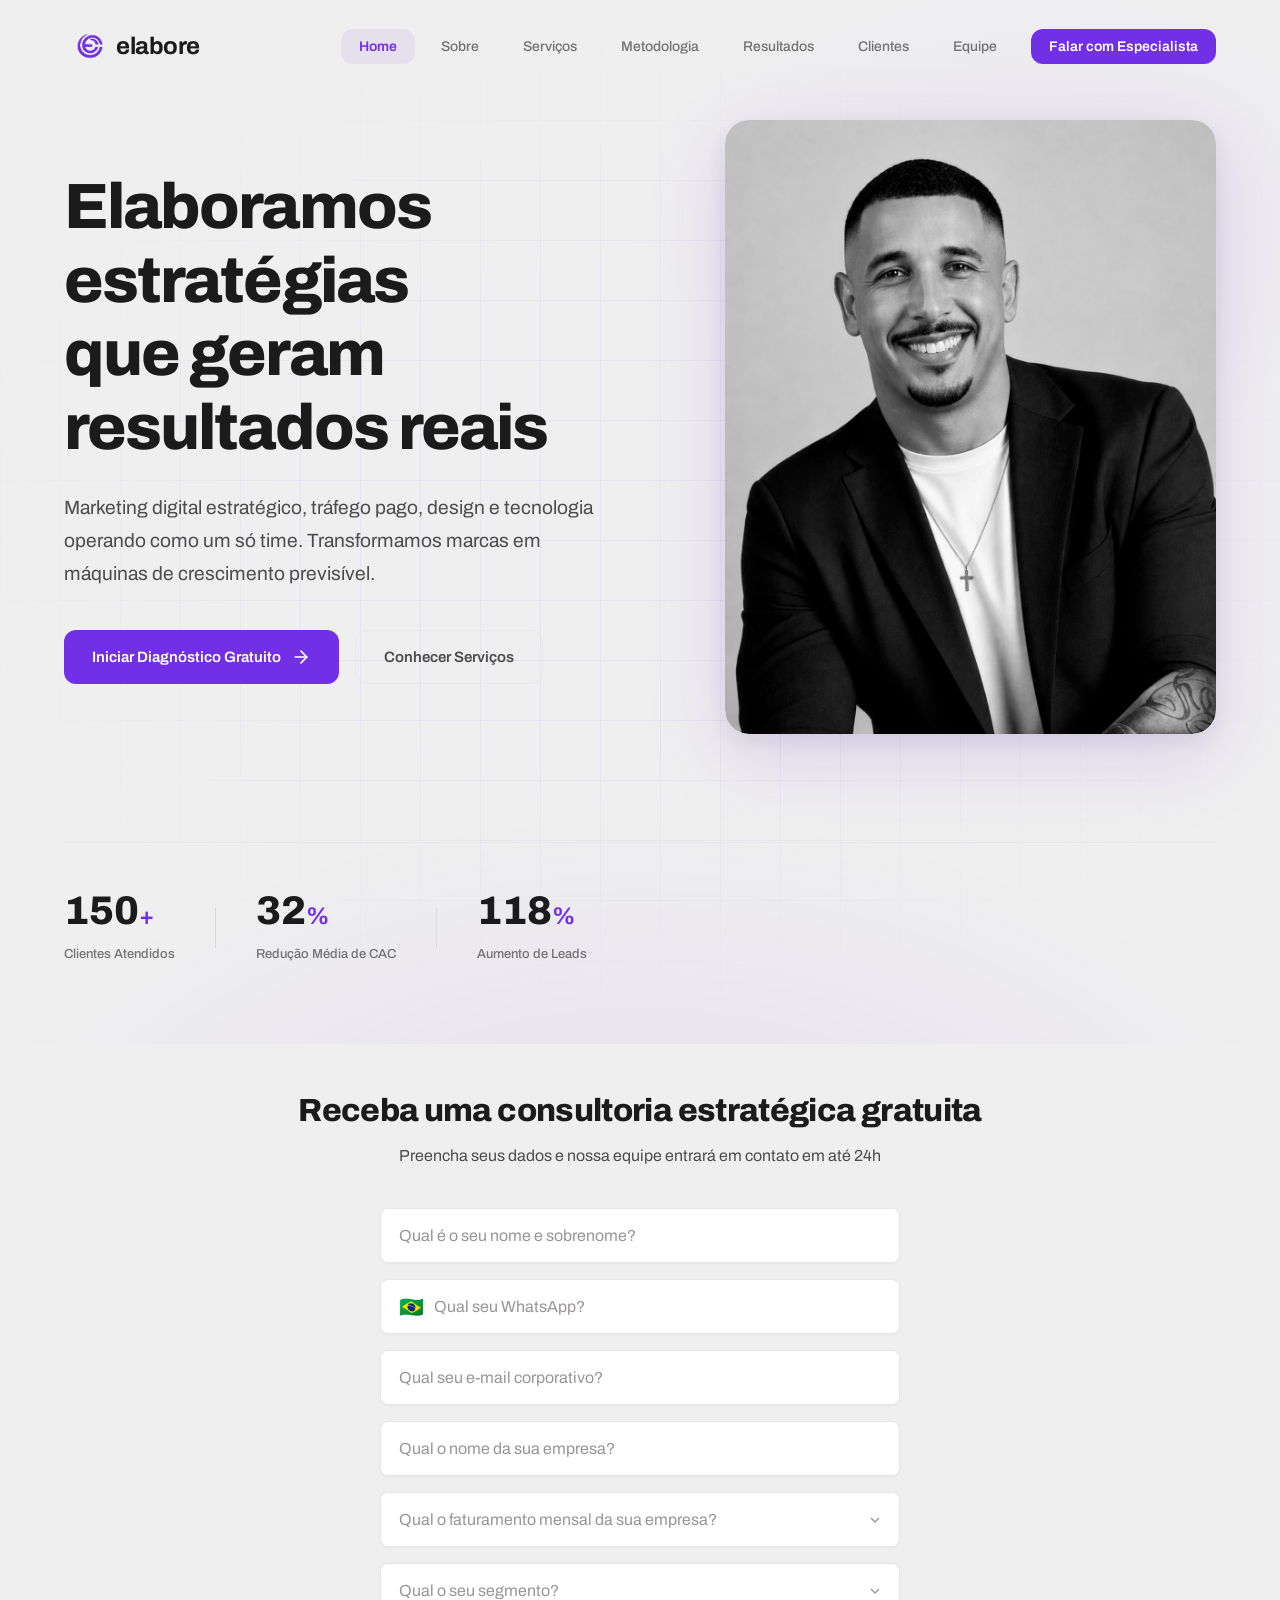
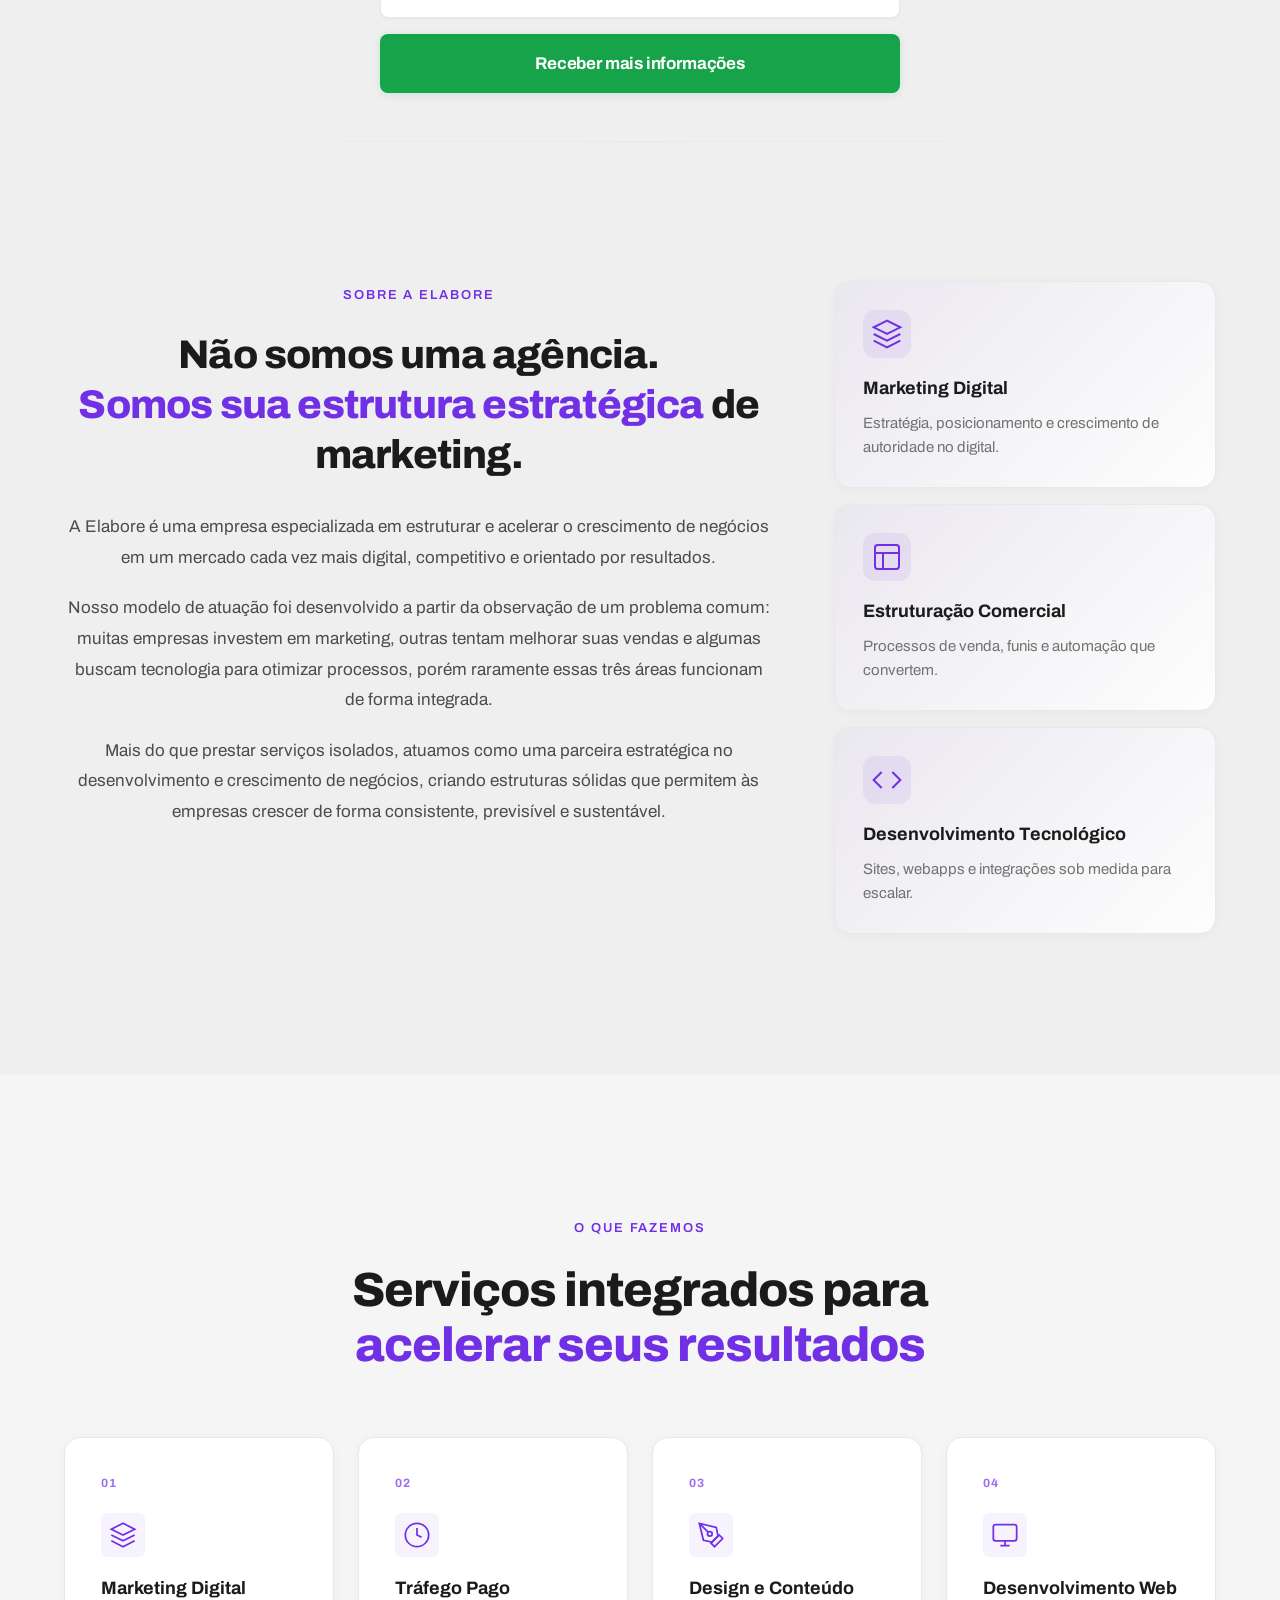
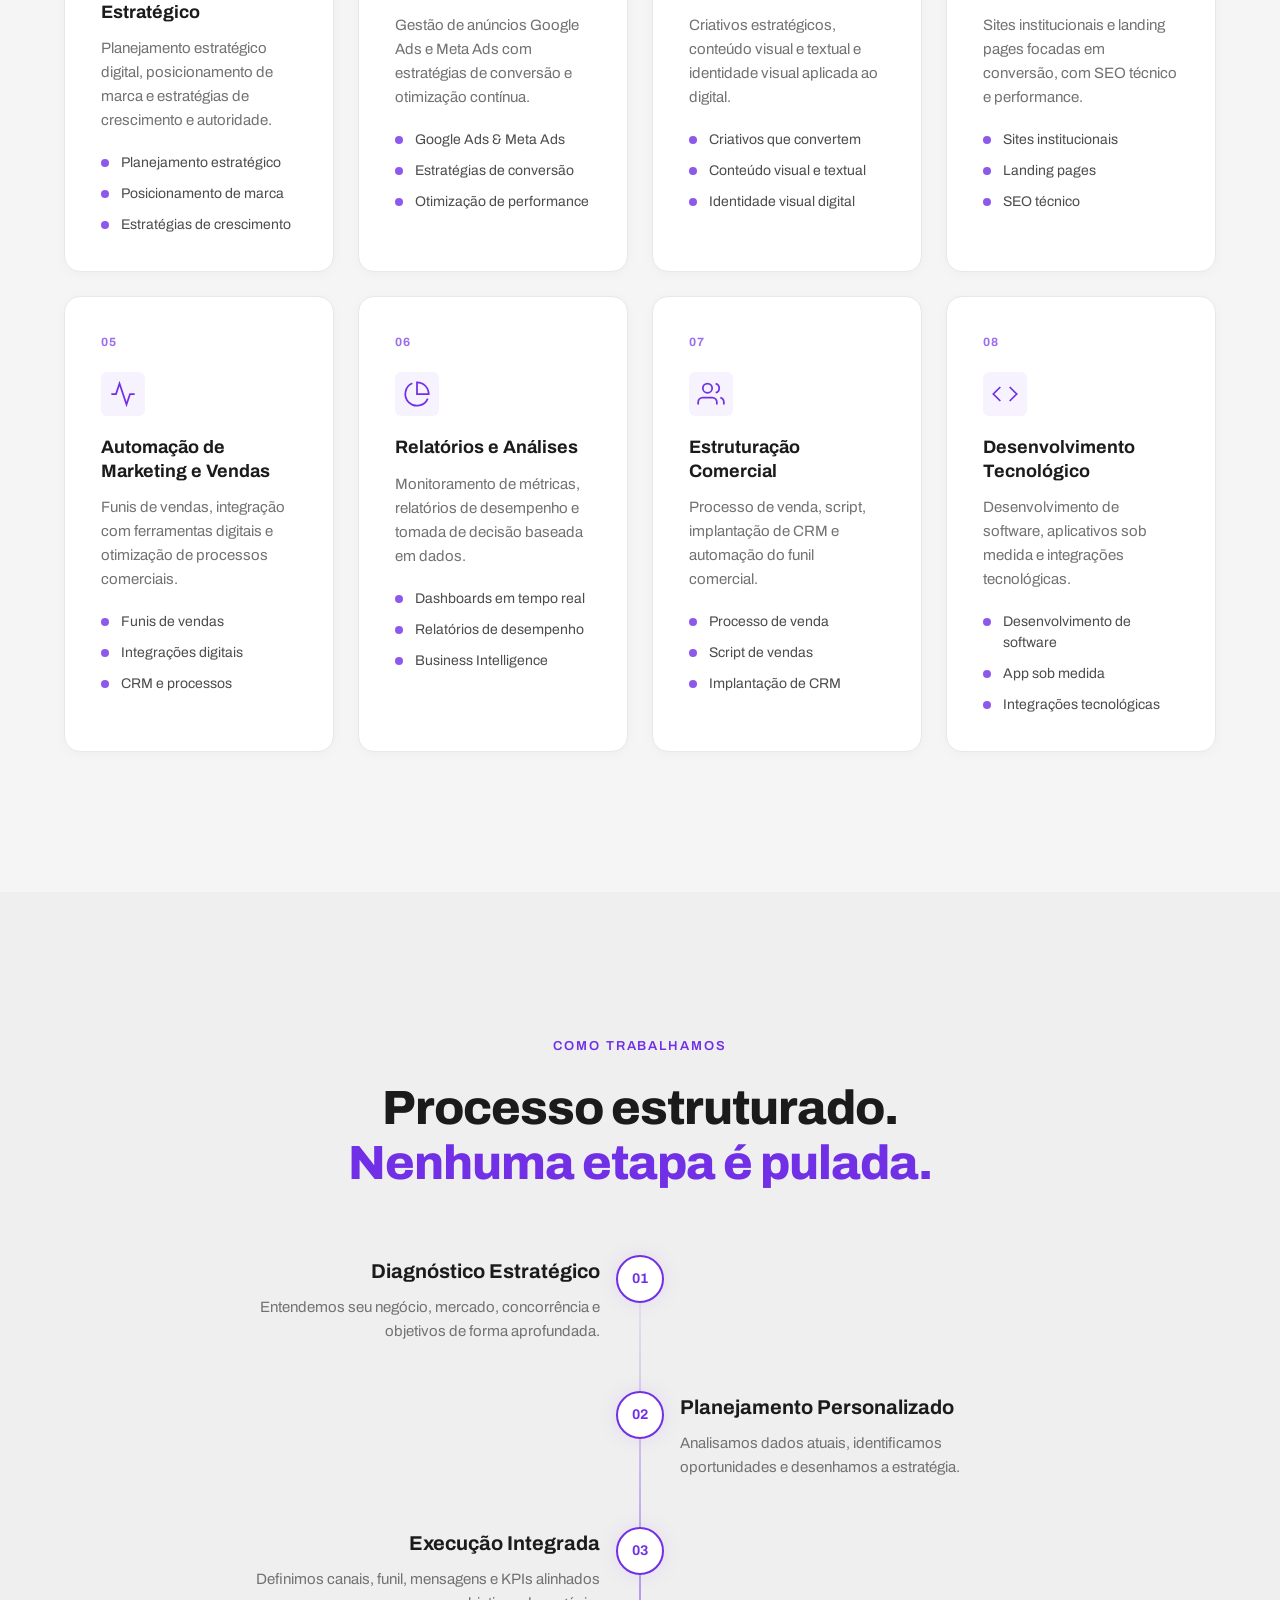
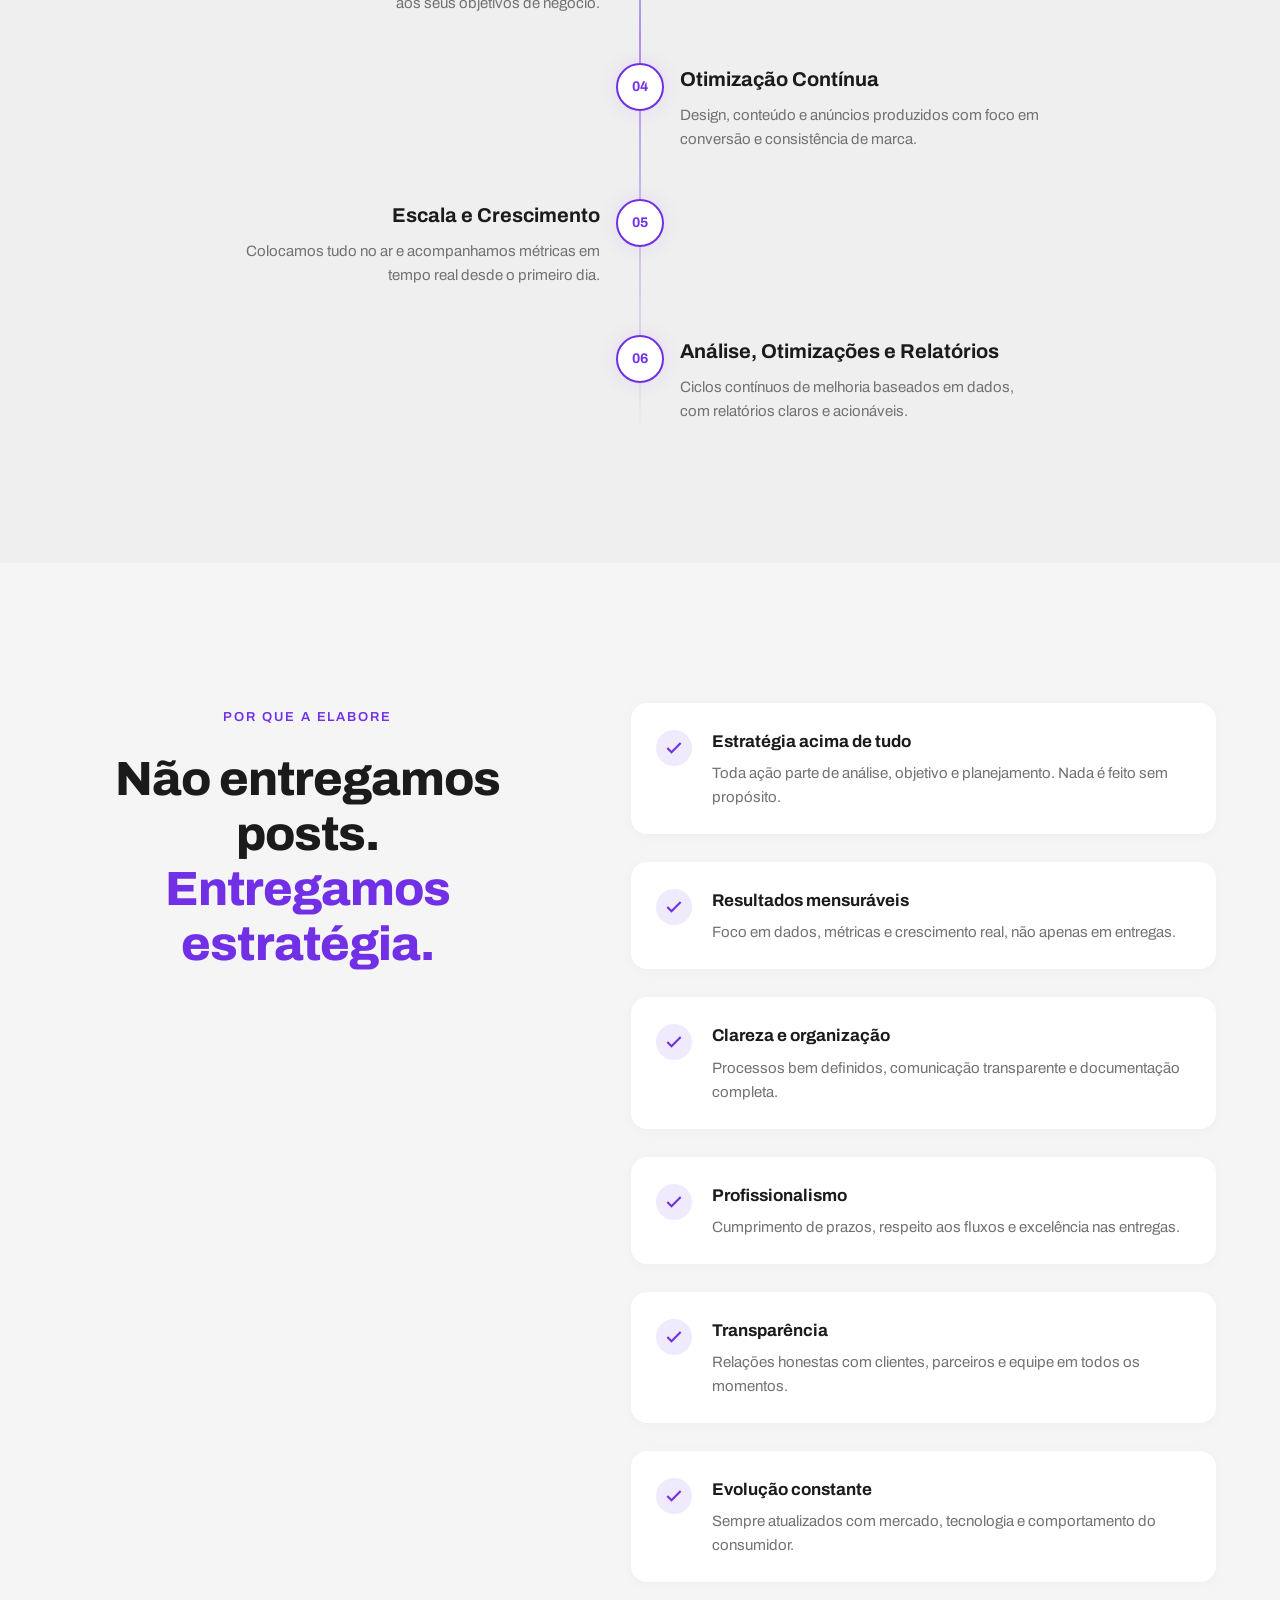
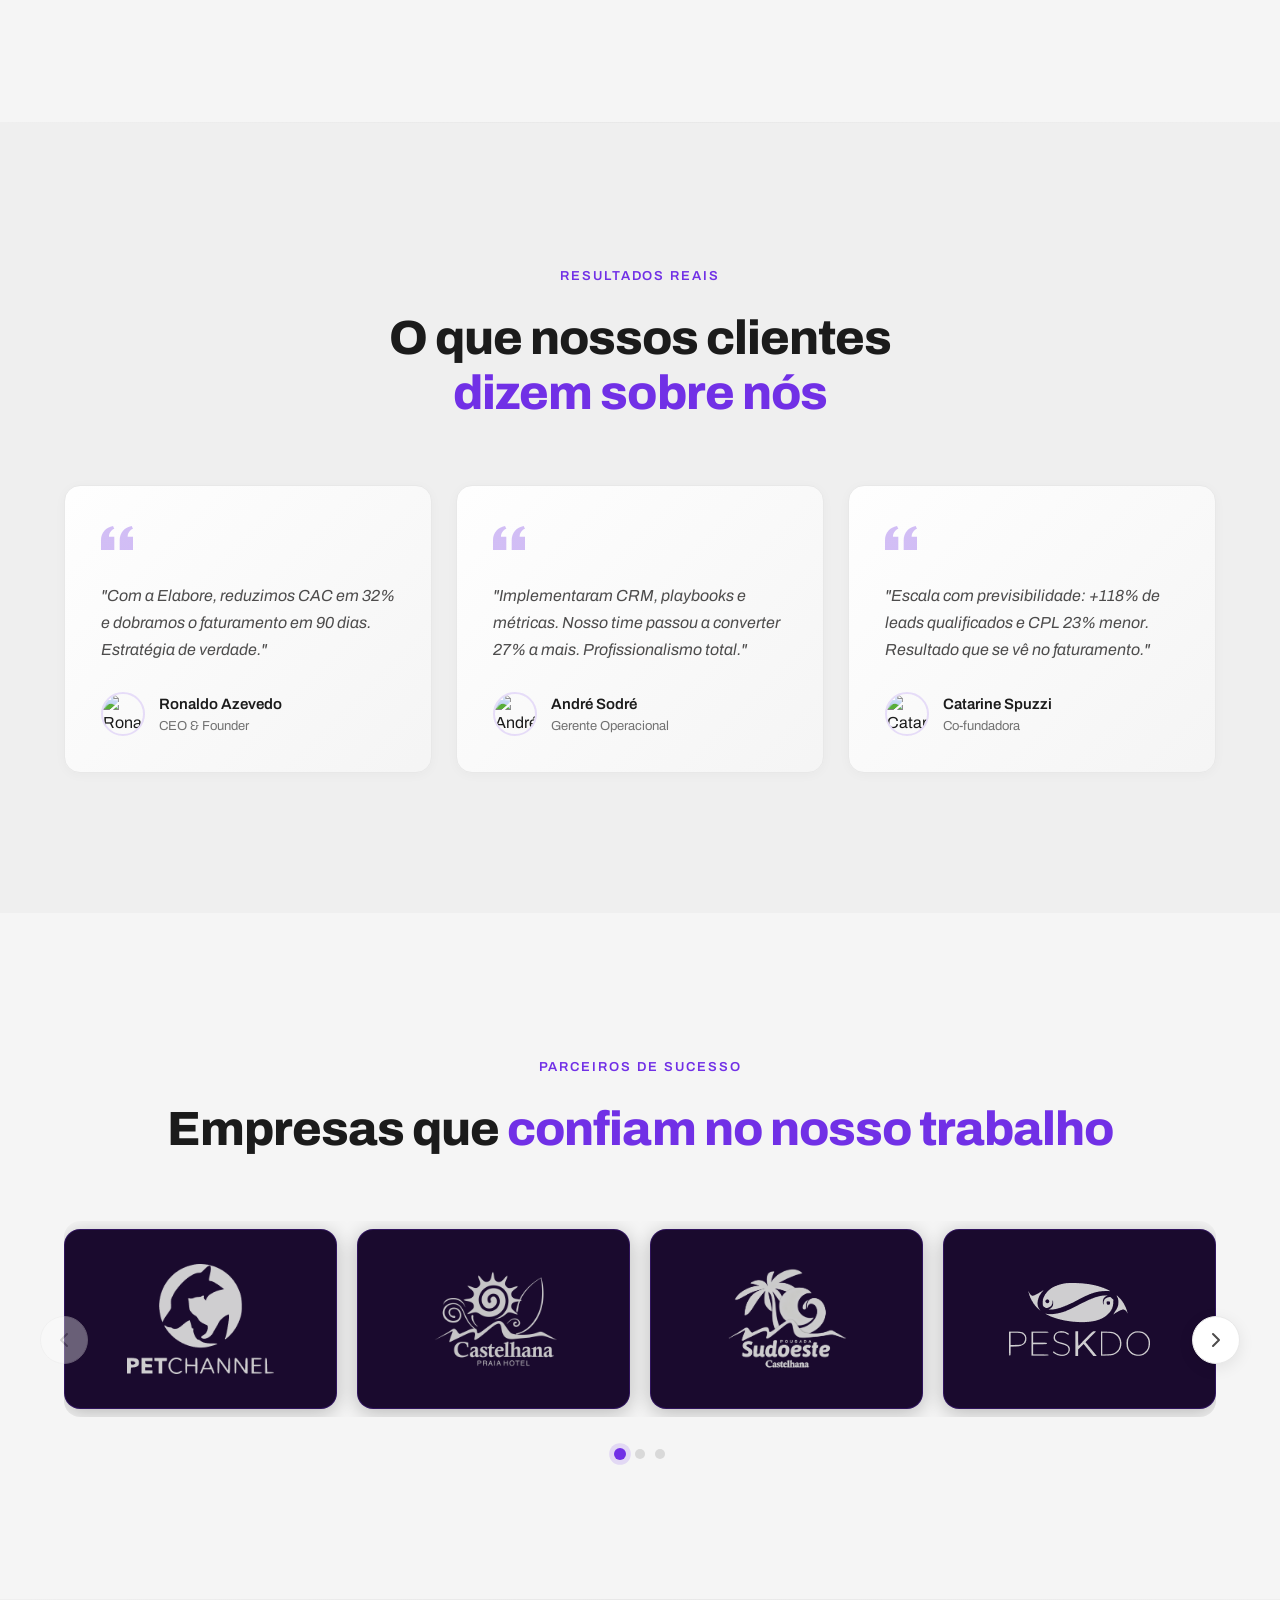
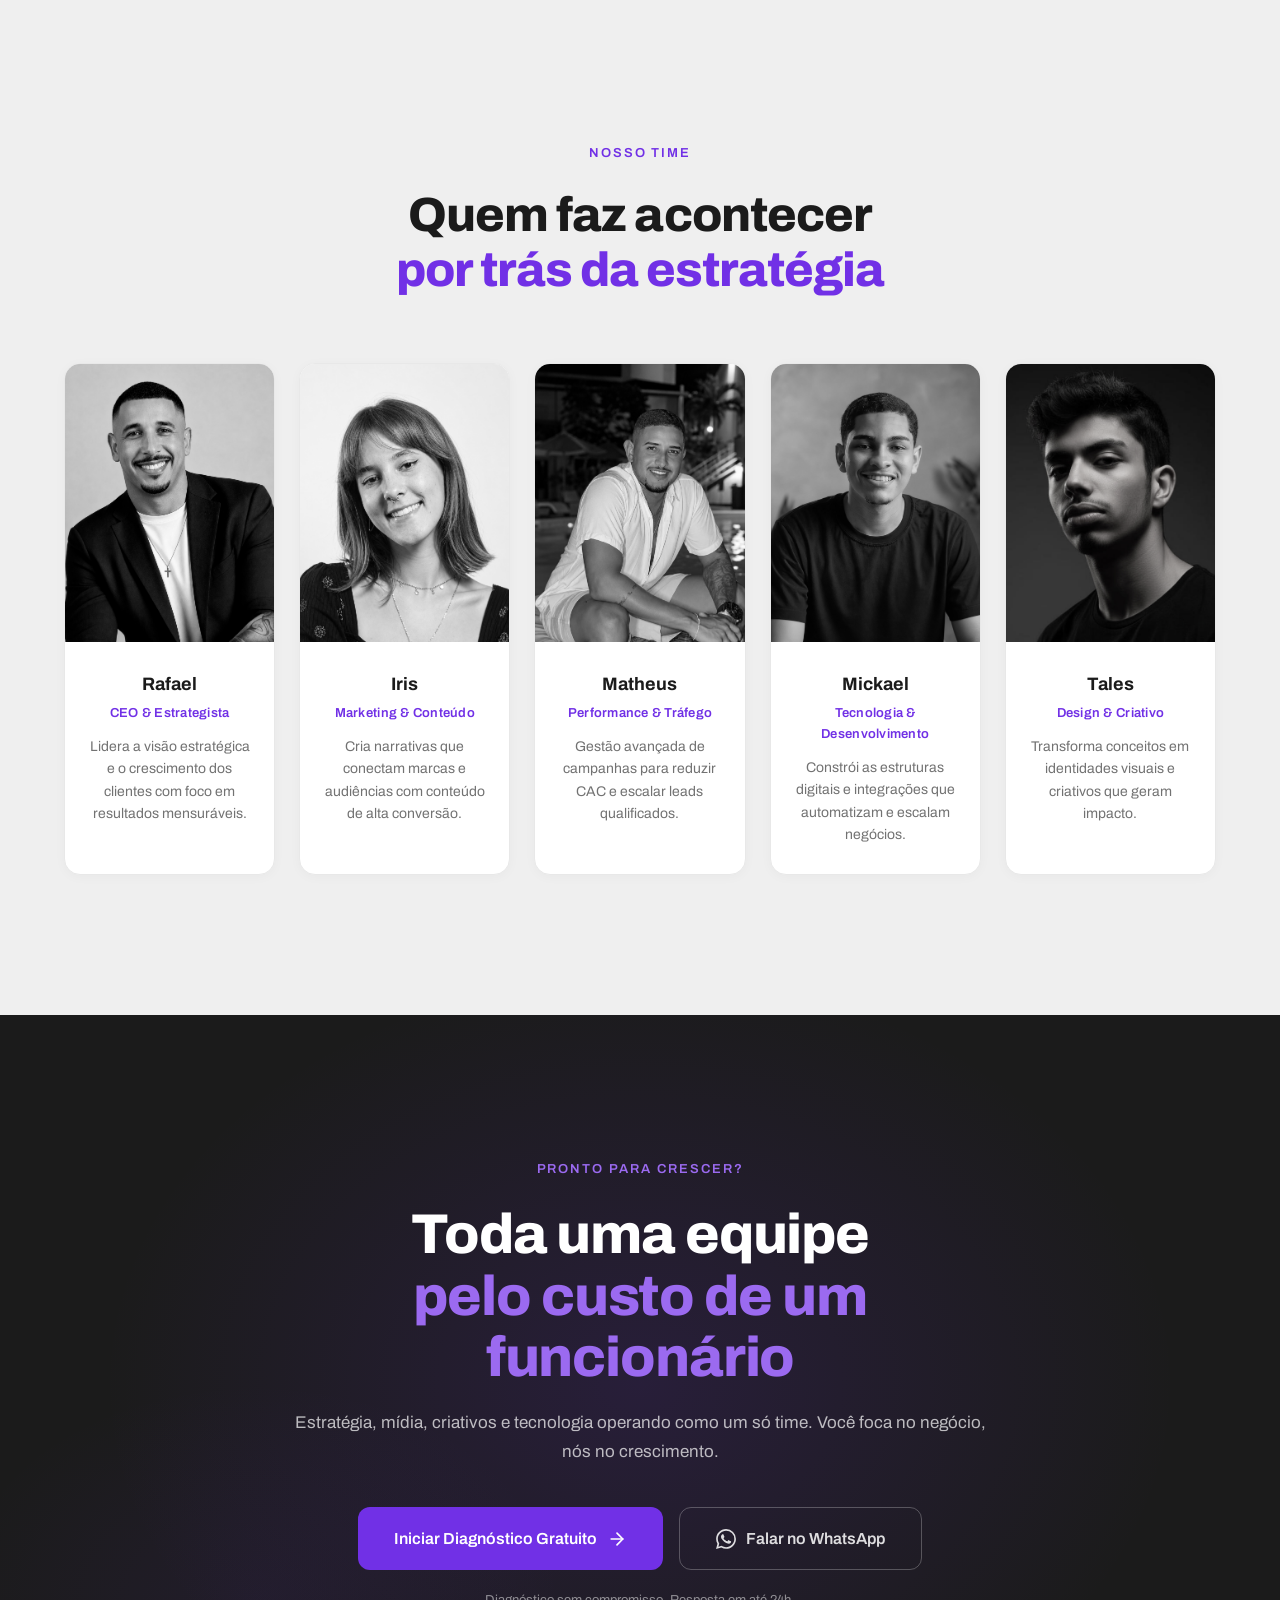
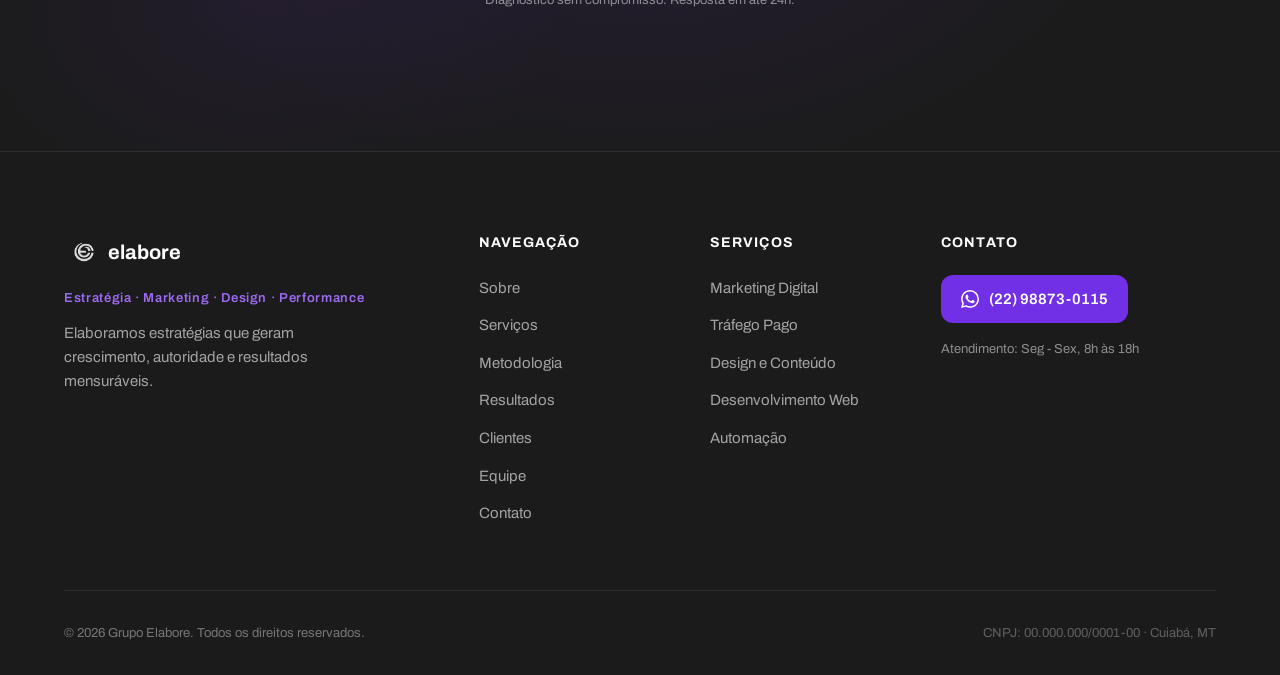
==== commit 7af1fb12: "finalizado" ====
--- a/index.html
+++ b/index.html
@@ -665,7 +665,7 @@
                         <img src="img/micka.jpeg" alt="Micka" class="team-photo" loading="lazy" width="400" height="500">
                     </div>
                     <div class="team-info">
-                        <h3 class="team-name">Micka</h3>
+                        <h3 class="team-name">Mickael</h3>
                         <span class="team-role">Tecnologia & Desenvolvimento</span>
                         <p class="team-bio">Constrói as estruturas digitais e integrações que automatizam e escalam negócios.</p>
                     </div>
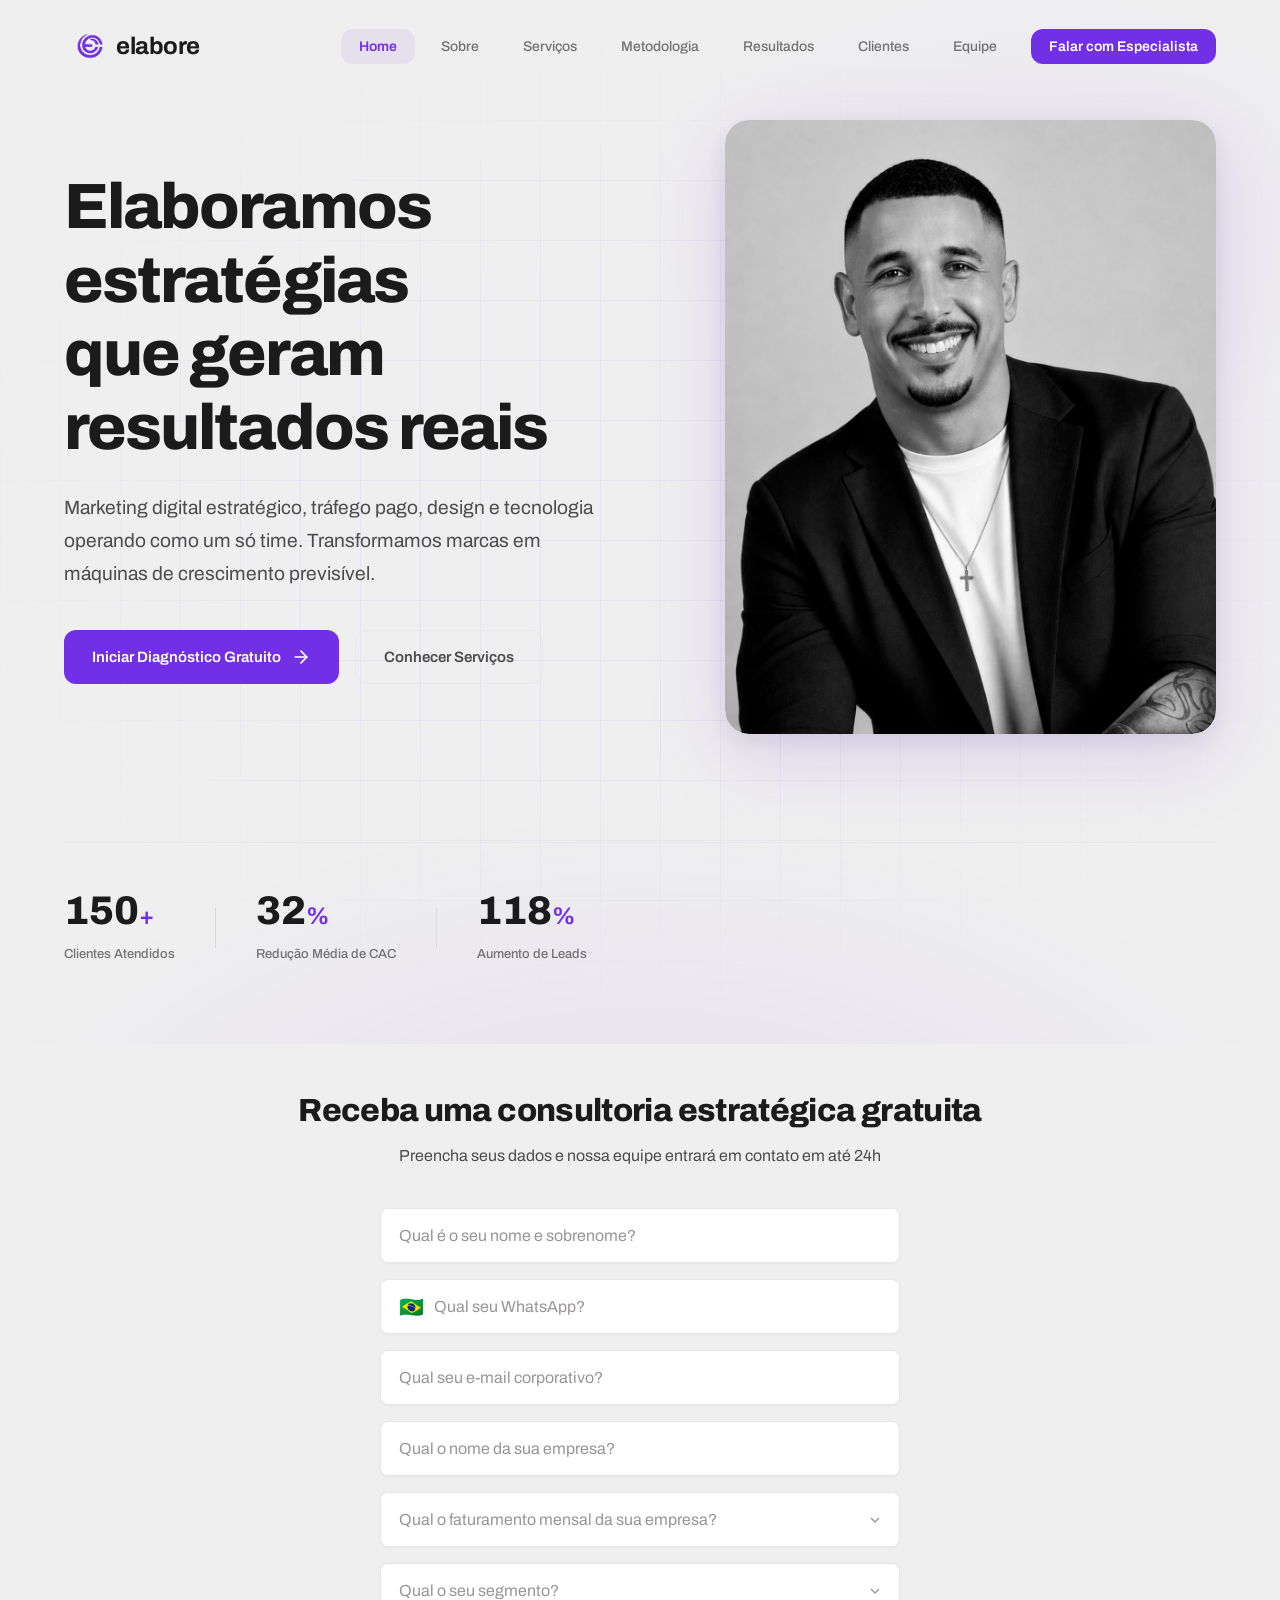
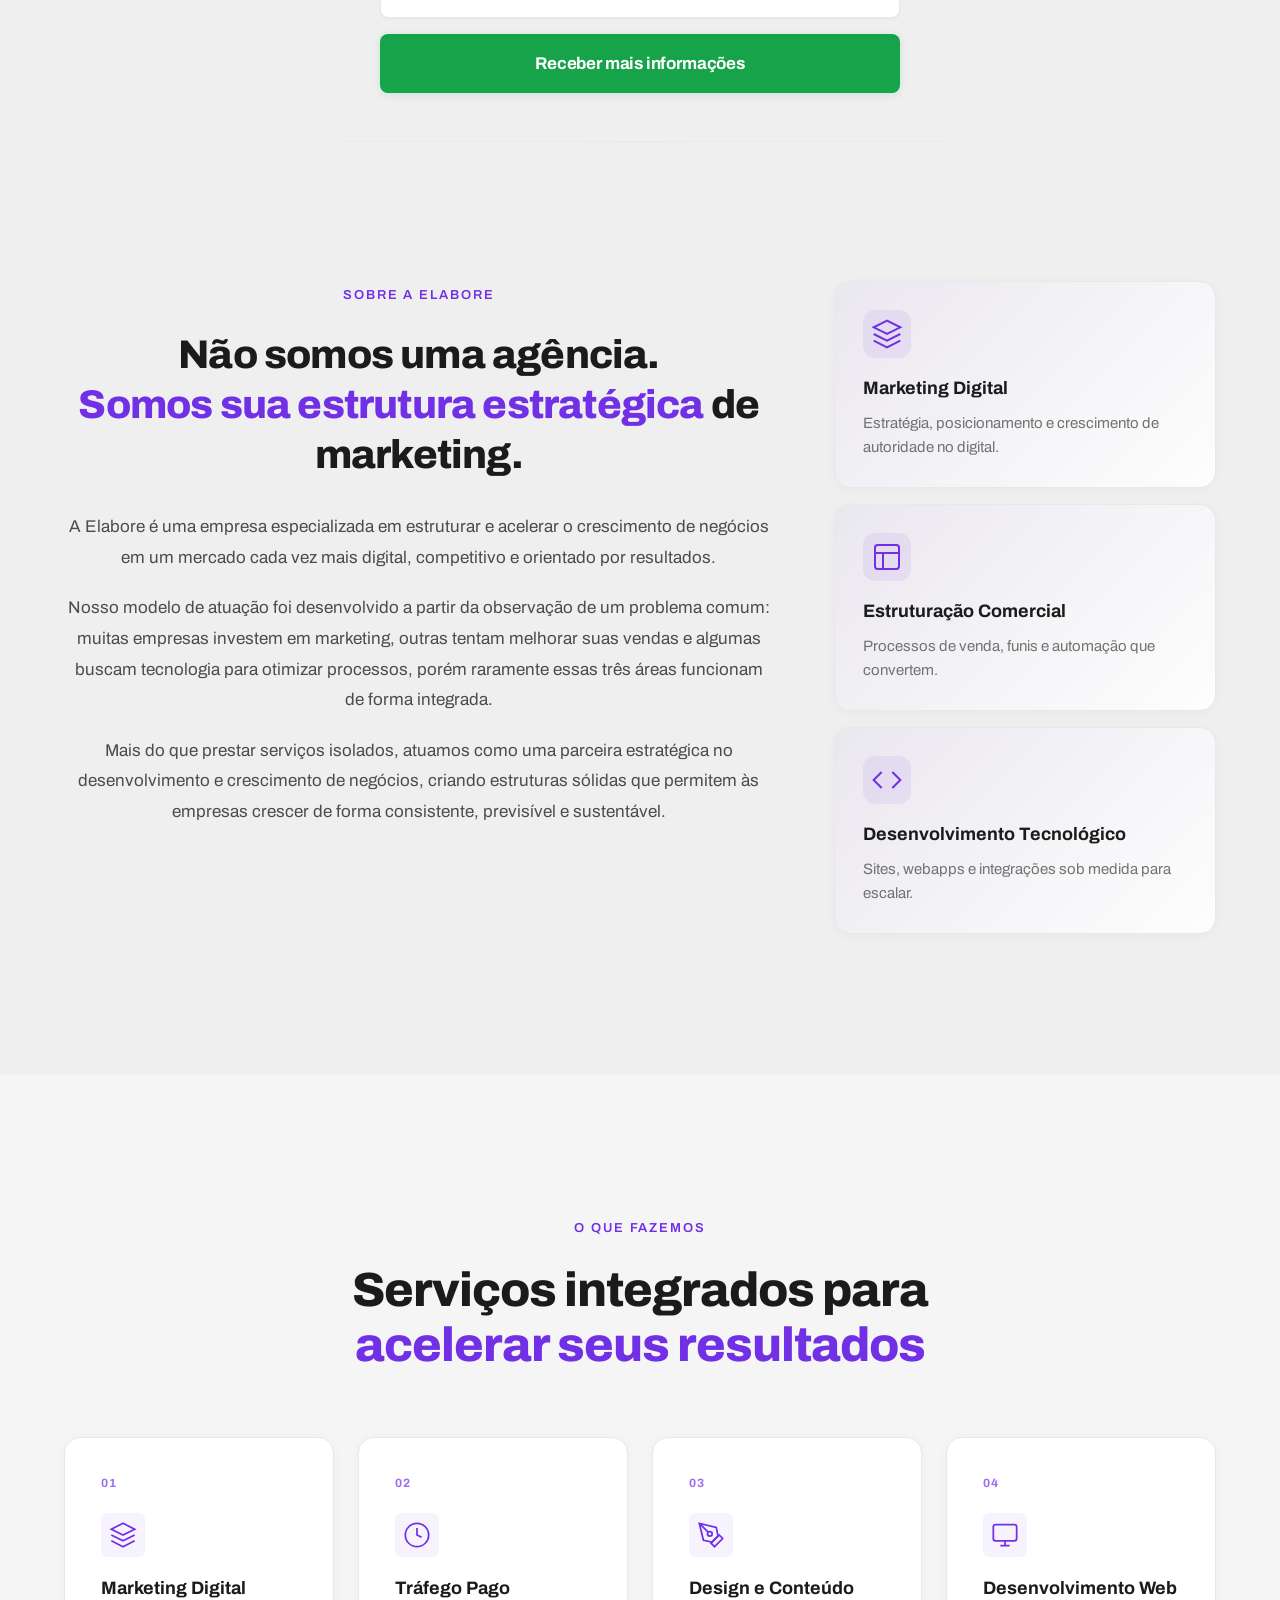
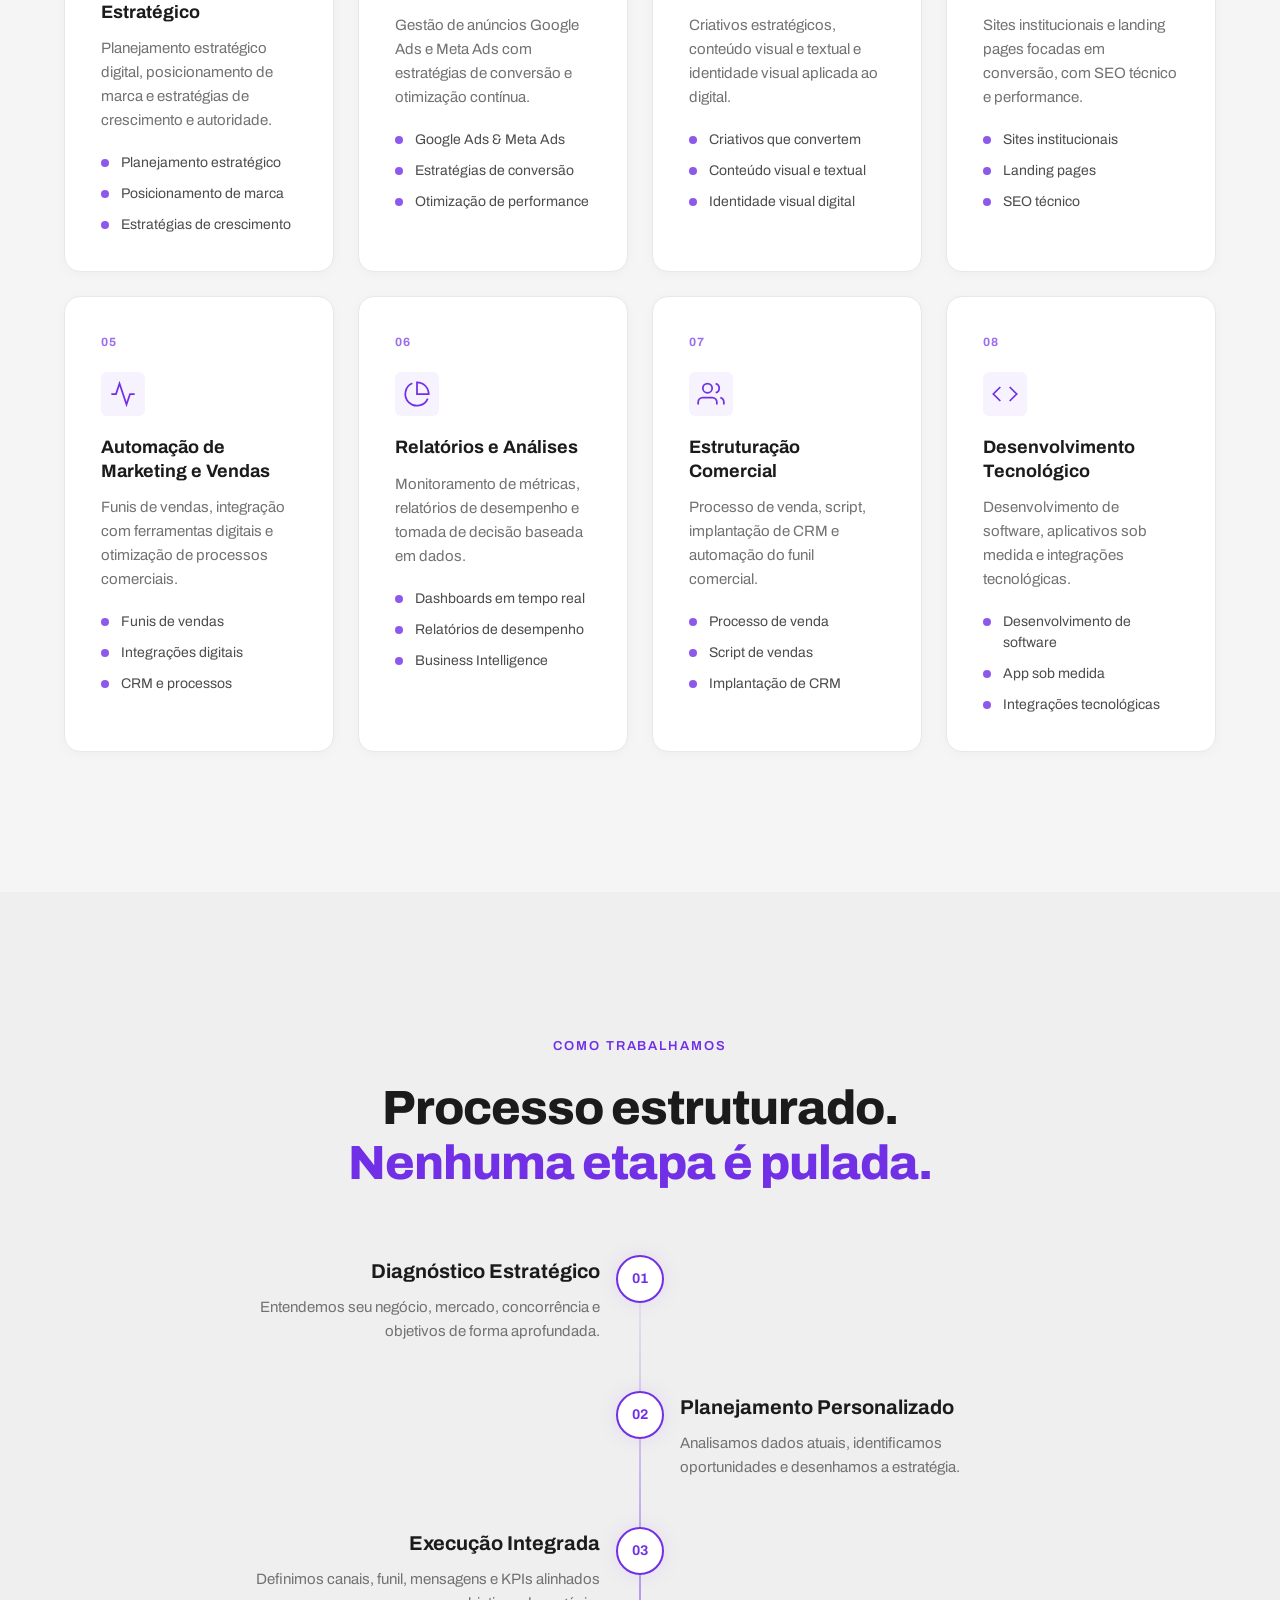
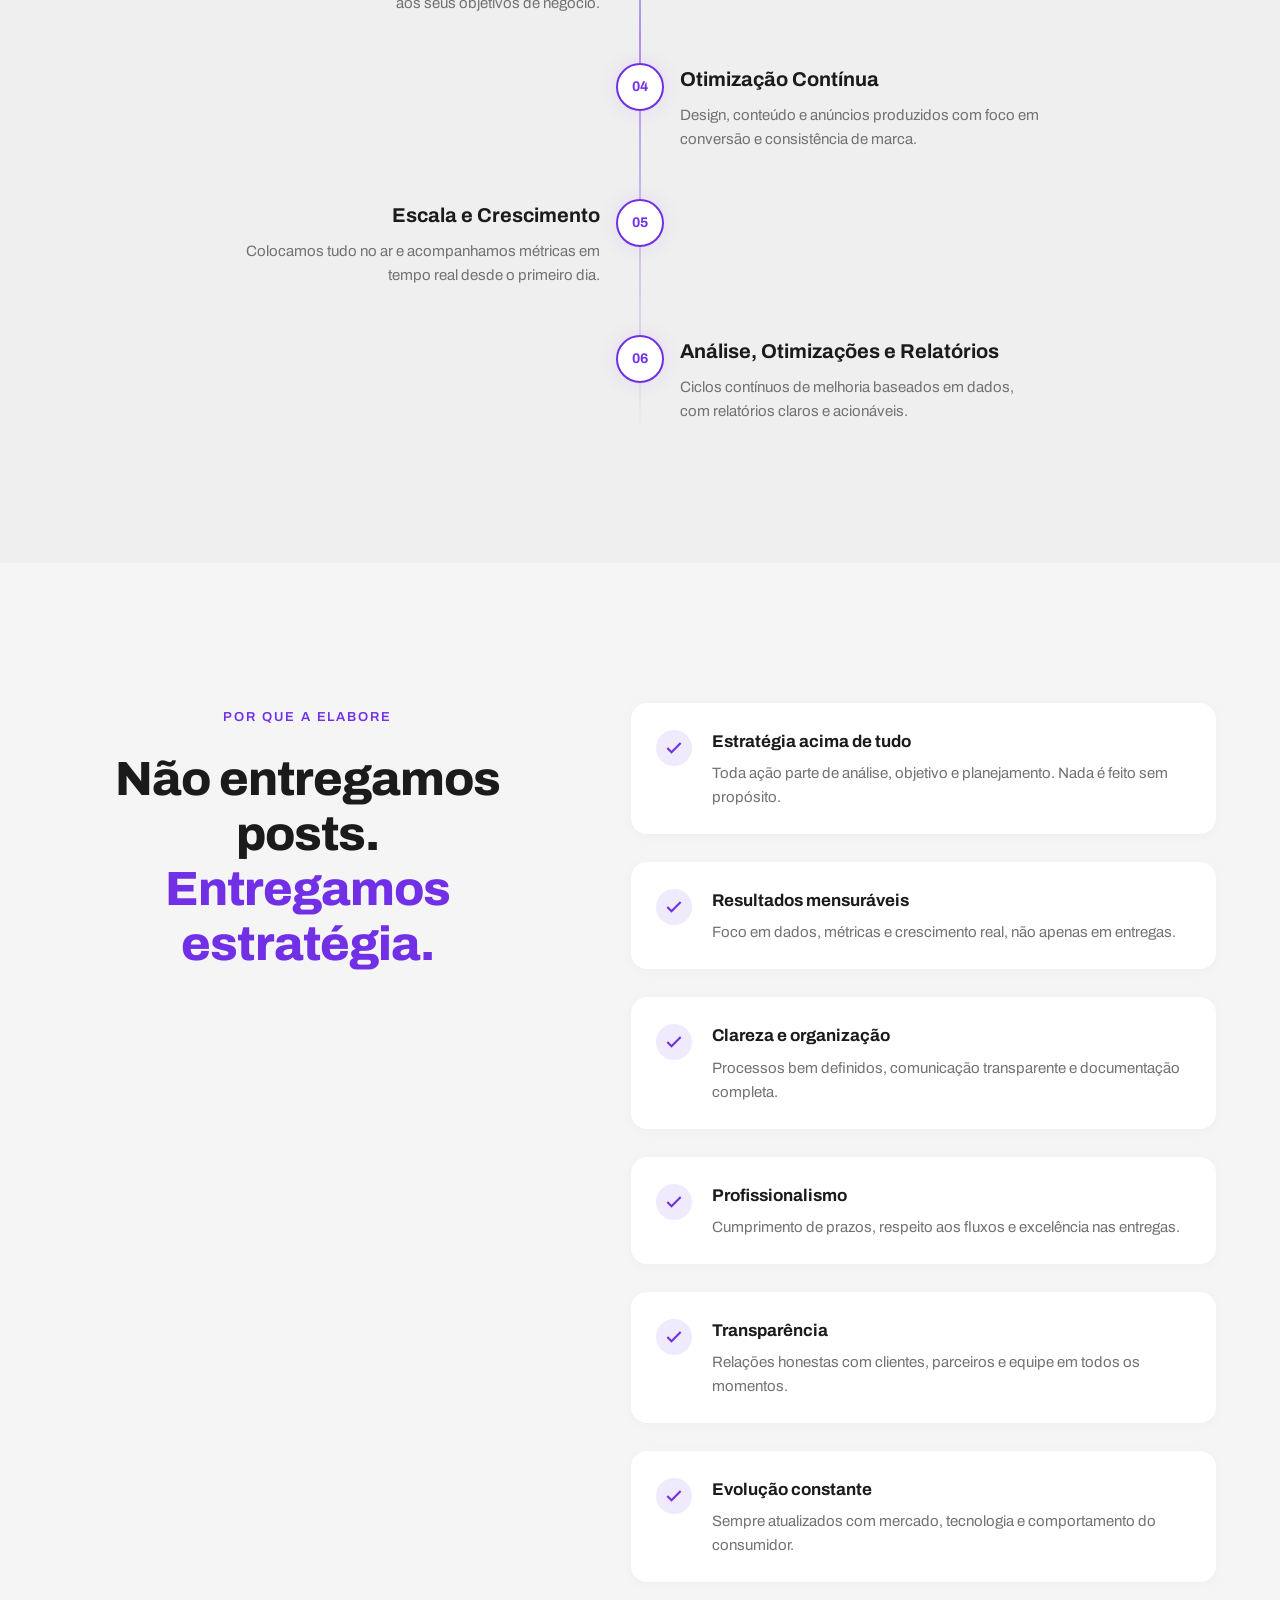
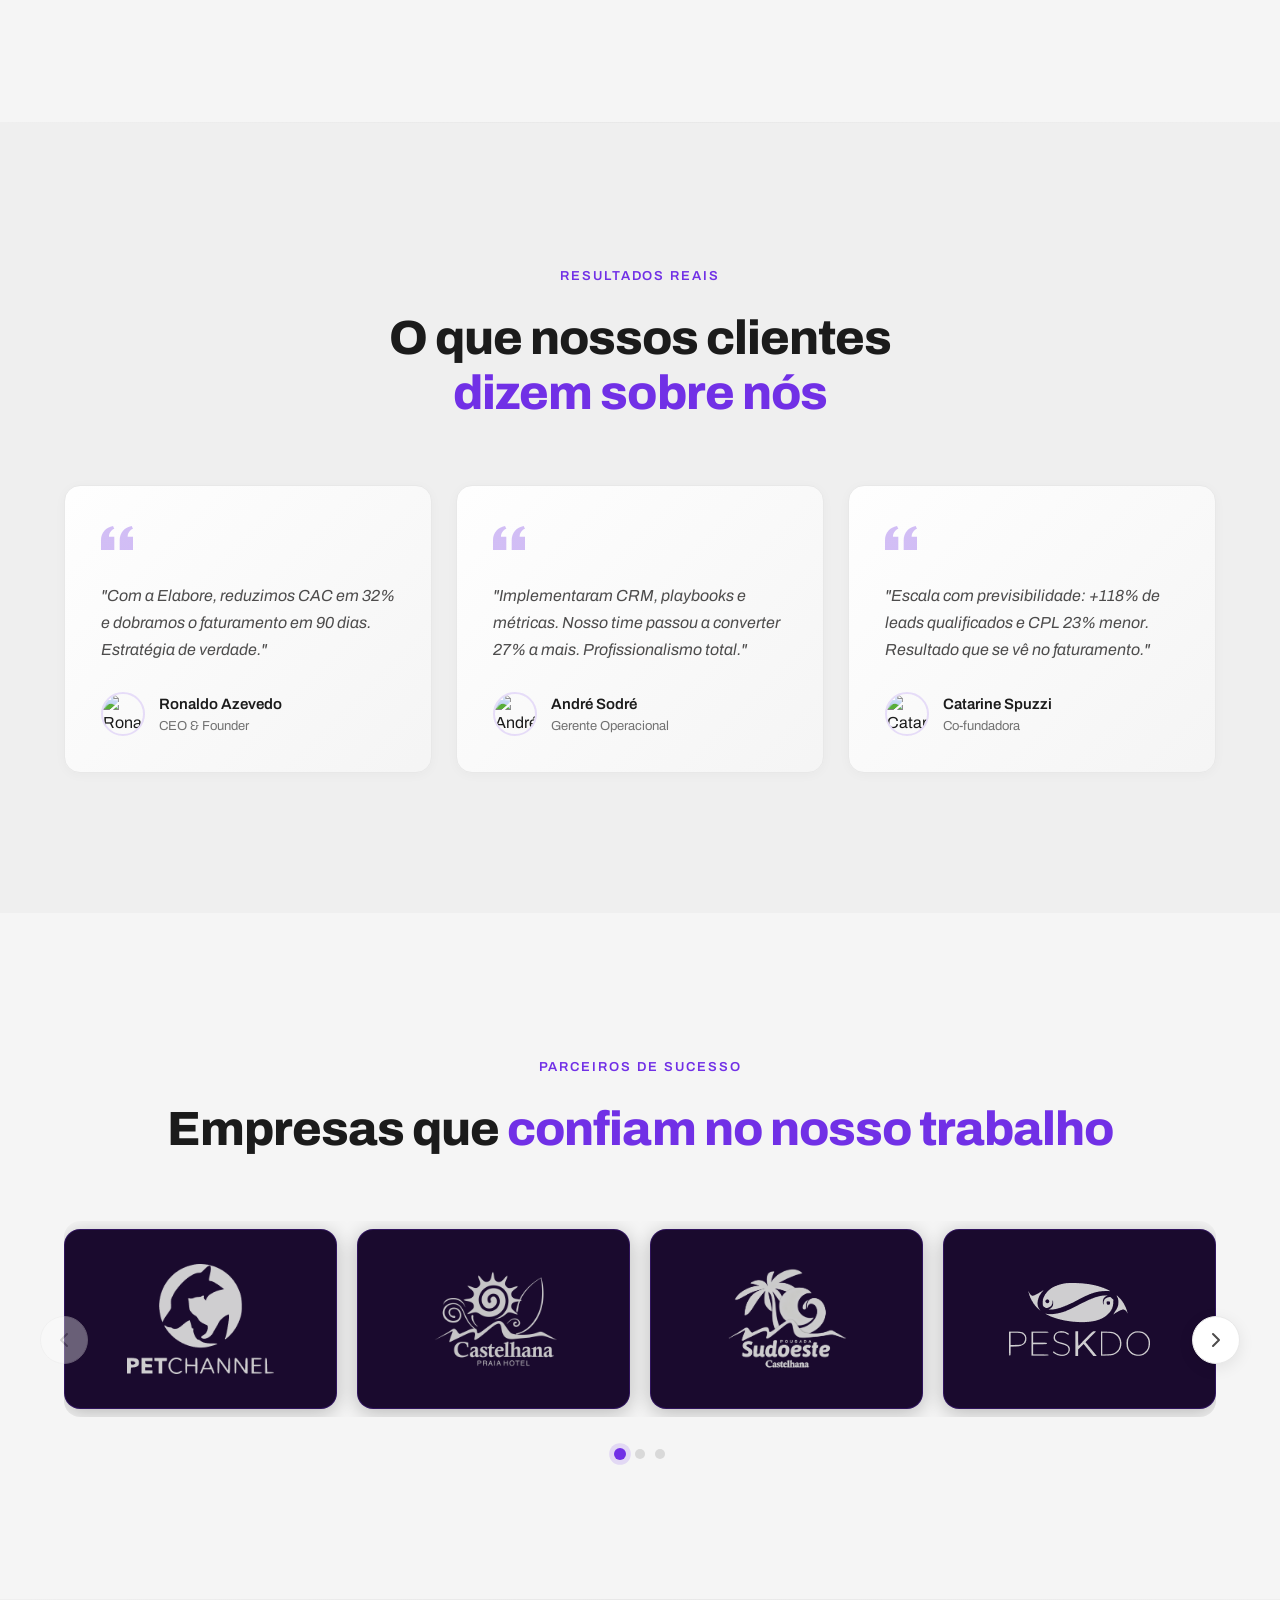
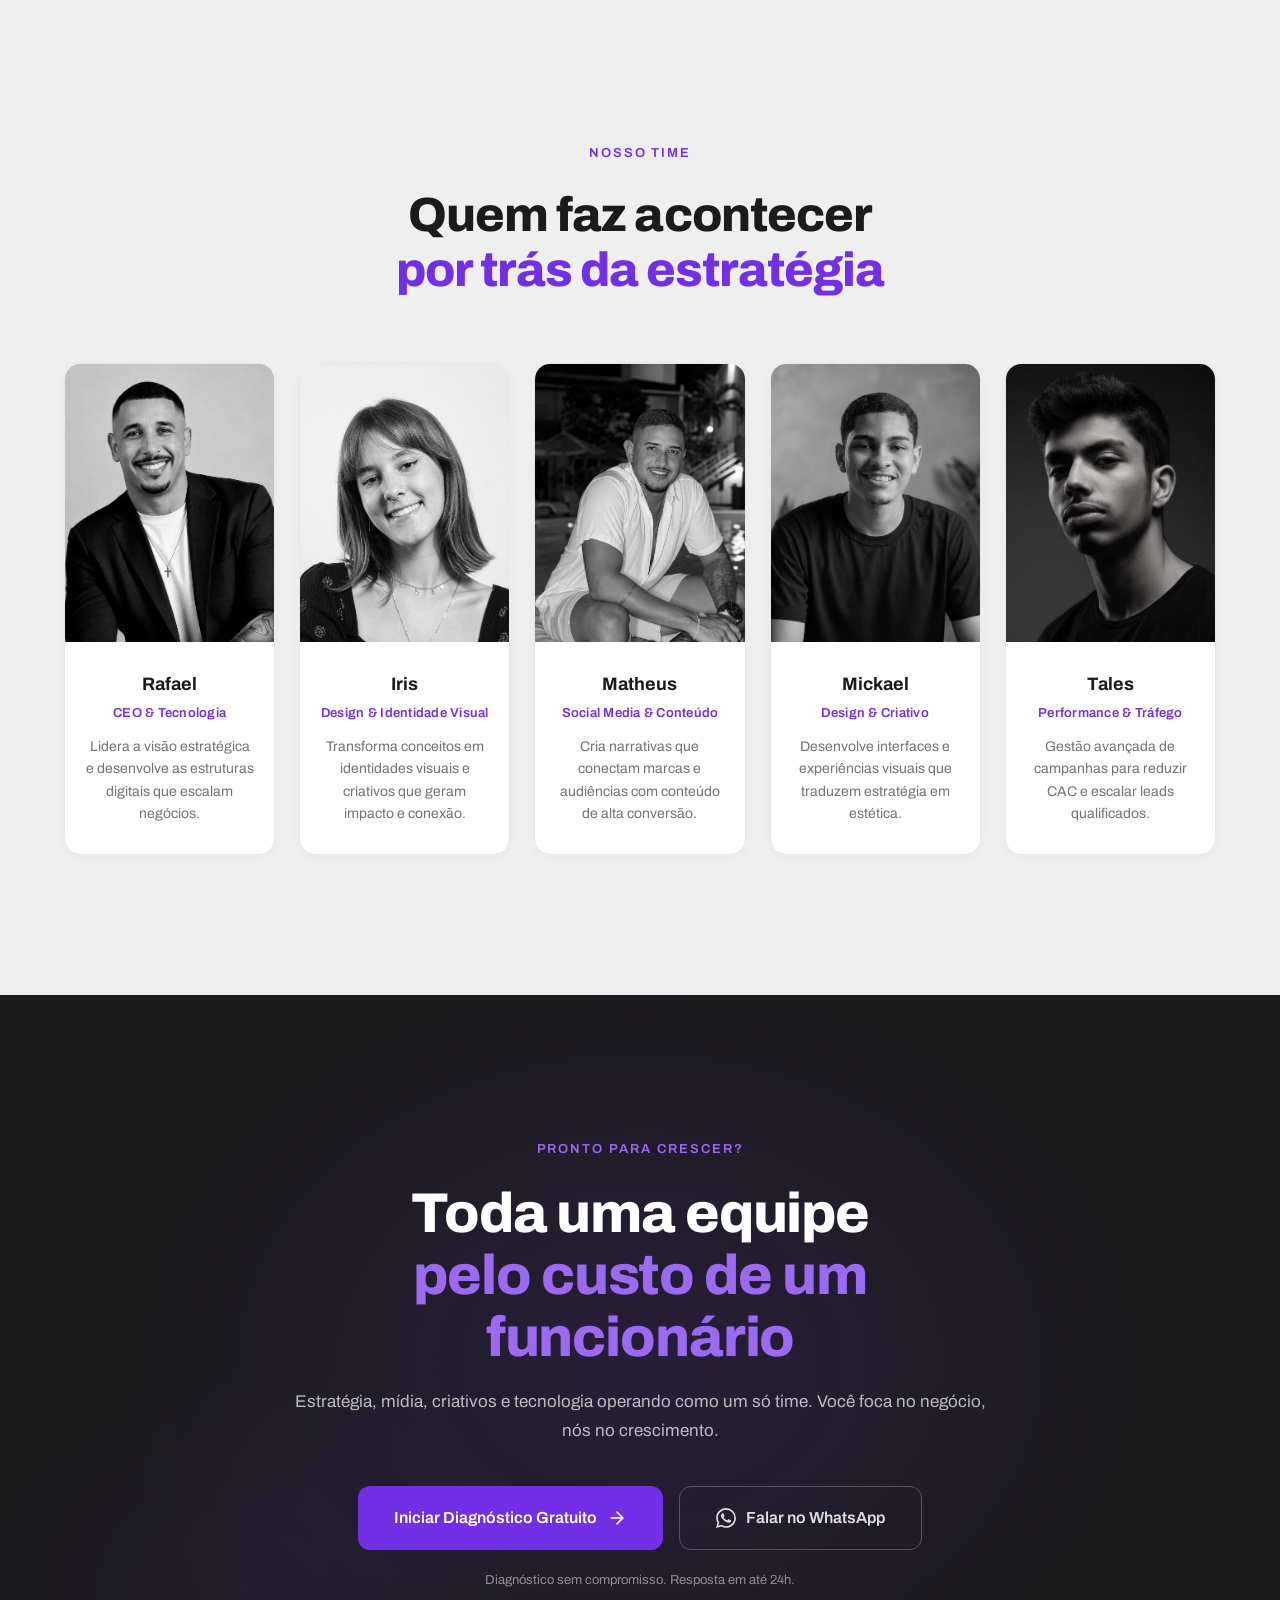
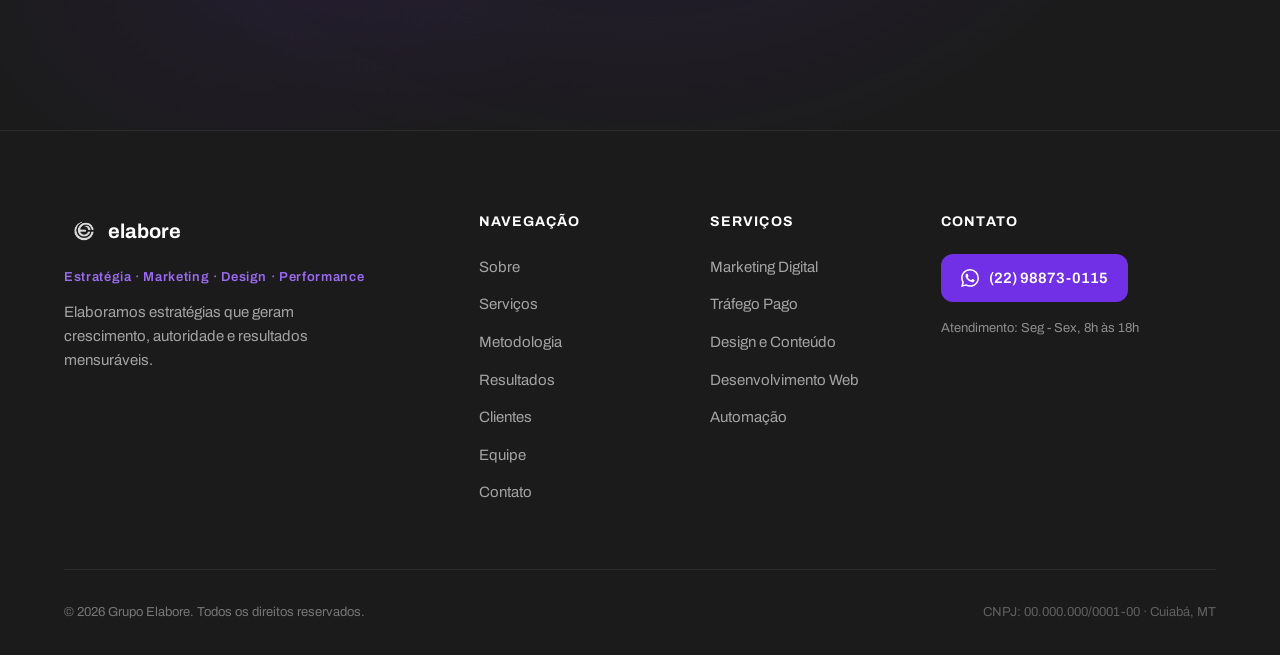
==== commit 66f79165: "finalizado" ====
--- a/index.html
+++ b/index.html
@@ -14,6 +14,7 @@
     <link href="https://fonts.googleapis.com/css2?family=Archivo:wght@300;400;500;600;700;800;900&display=swap" rel="stylesheet">
     <link rel="stylesheet" href="style.css">
     <base target="_blank">
+<base target="_blank">
 <base target="_blank">
 <base target="_blank">
 <base target="_blank">
@@ -636,8 +637,8 @@
                     </div>
                     <div class="team-info">
                         <h3 class="team-name">Rafael</h3>
-                        <span class="team-role">CEO & Estrategista</span>
-                        <p class="team-bio">Lidera a visão estratégica e o crescimento dos clientes com foco em resultados mensuráveis.</p>
+                        <span class="team-role">CEO & Tecnologia</span>
+                        <p class="team-bio">Lidera a visão estratégica e desenvolve as estruturas digitais que escalam negócios.</p>
                     </div>
                 </div>
                 <div class="team-card" data-reveal>
@@ -646,8 +647,8 @@
                     </div>
                     <div class="team-info">
                         <h3 class="team-name">Iris</h3>
-                        <span class="team-role">Marketing & Conteúdo</span>
-                        <p class="team-bio">Cria narrativas que conectam marcas e audiências com conteúdo de alta conversão.</p>
+                        <span class="team-role">Design & Identidade Visual</span>
+                        <p class="team-bio">Transforma conceitos em identidades visuais e criativos que geram impacto e conexão.</p>
                     </div>
                 </div>
                 <div class="team-card" data-reveal>
@@ -656,8 +657,8 @@
                     </div>
                     <div class="team-info">
                         <h3 class="team-name">Matheus</h3>
-                        <span class="team-role">Performance & Tráfego</span>
-                        <p class="team-bio">Gestão avançada de campanhas para reduzir CAC e escalar leads qualificados.</p>
+                        <span class="team-role">Social Media & Conteúdo</span>
+                        <p class="team-bio">Cria narrativas que conectam marcas e audiências com conteúdo de alta conversão.</p>
                     </div>
                 </div>
                 <div class="team-card" data-reveal>
@@ -666,8 +667,8 @@
                     </div>
                     <div class="team-info">
                         <h3 class="team-name">Mickael</h3>
-                        <span class="team-role">Tecnologia & Desenvolvimento</span>
-                        <p class="team-bio">Constrói as estruturas digitais e integrações que automatizam e escalam negócios.</p>
+                        <span class="team-role">Design & Criativo</span>
+                        <p class="team-bio">Desenvolve interfaces e experiências visuais que traduzem estratégia em estética.</p>
                     </div>
                 </div>
                 <div class="team-card" data-reveal>
@@ -676,8 +677,8 @@
                     </div>
                     <div class="team-info">
                         <h3 class="team-name">Tales</h3>
-                        <span class="team-role">Design & Criativo</span>
-                        <p class="team-bio">Transforma conceitos em identidades visuais e criativos que geram impacto.</p>
+                        <span class="team-role">Performance & Tráfego</span>
+                        <p class="team-bio">Gestão avançada de campanhas para reduzir CAC e escalar leads qualificados.</p>
                     </div>
                 </div>
             </div>
@@ -767,7 +768,7 @@
         </div>
     </footer>
 
-    <!-- Contact Modal -->
+    <!-- Contact Modal --><!-- Contact Modal -->
     <div class="modal-overlay" id="modalOverlay">
         <div class="modal">
             <button class="modal-close" onclick="closeModal()" aria-label="Fechar">
@@ -813,5 +814,6 @@
     </div>
 
     <script src="script.js"></script>
+    
 </body>
 </html>
--- a/style.css
+++ b/style.css
@@ -2142,7 +2142,14 @@
     }
 
     .hero-visual {
-        display: none;
+        display: flex;
+        order: -1;
+        max-width: 280px;
+        margin: 0 auto 24px;
+    }
+
+    .hero-image-wrap {
+        box-shadow: 0 12px 40px rgba(113, 48, 230, 0.12), 0 4px 16px rgba(0, 0, 0, 0.06);
     }
 }
 
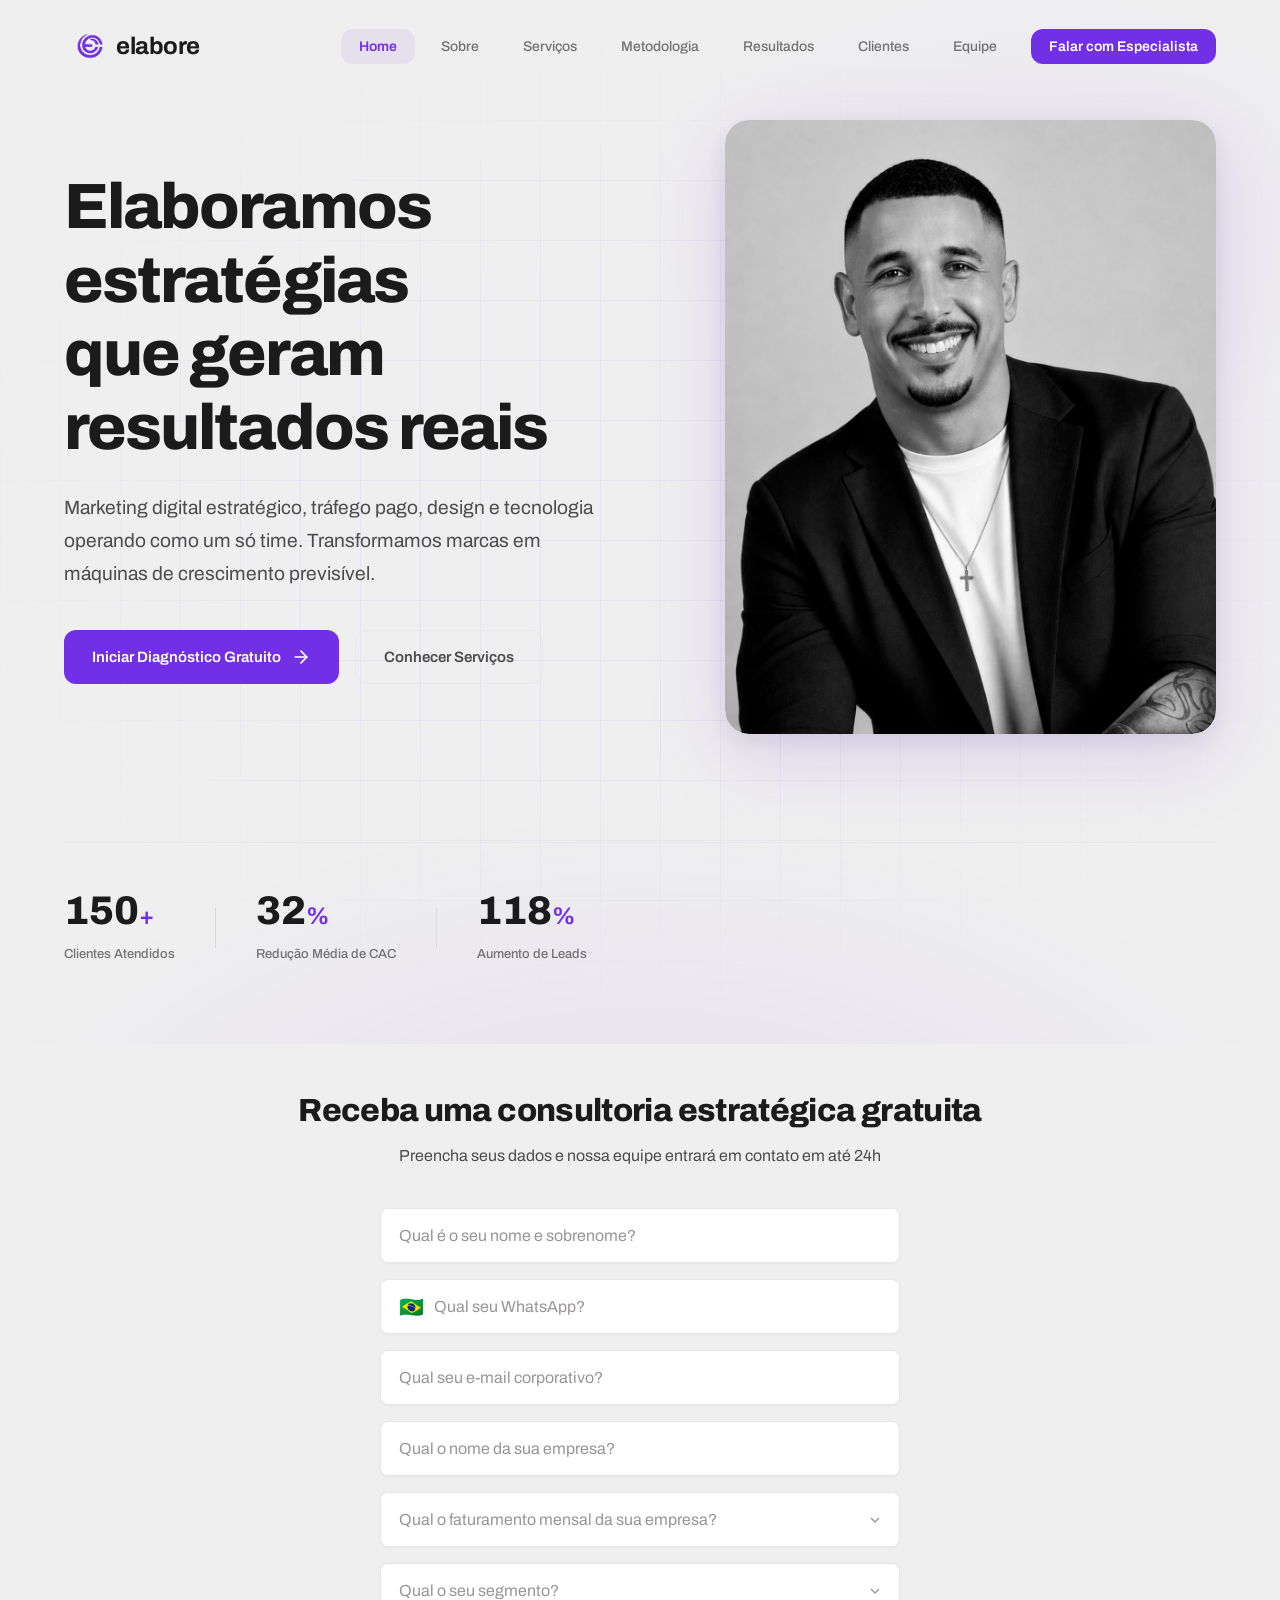
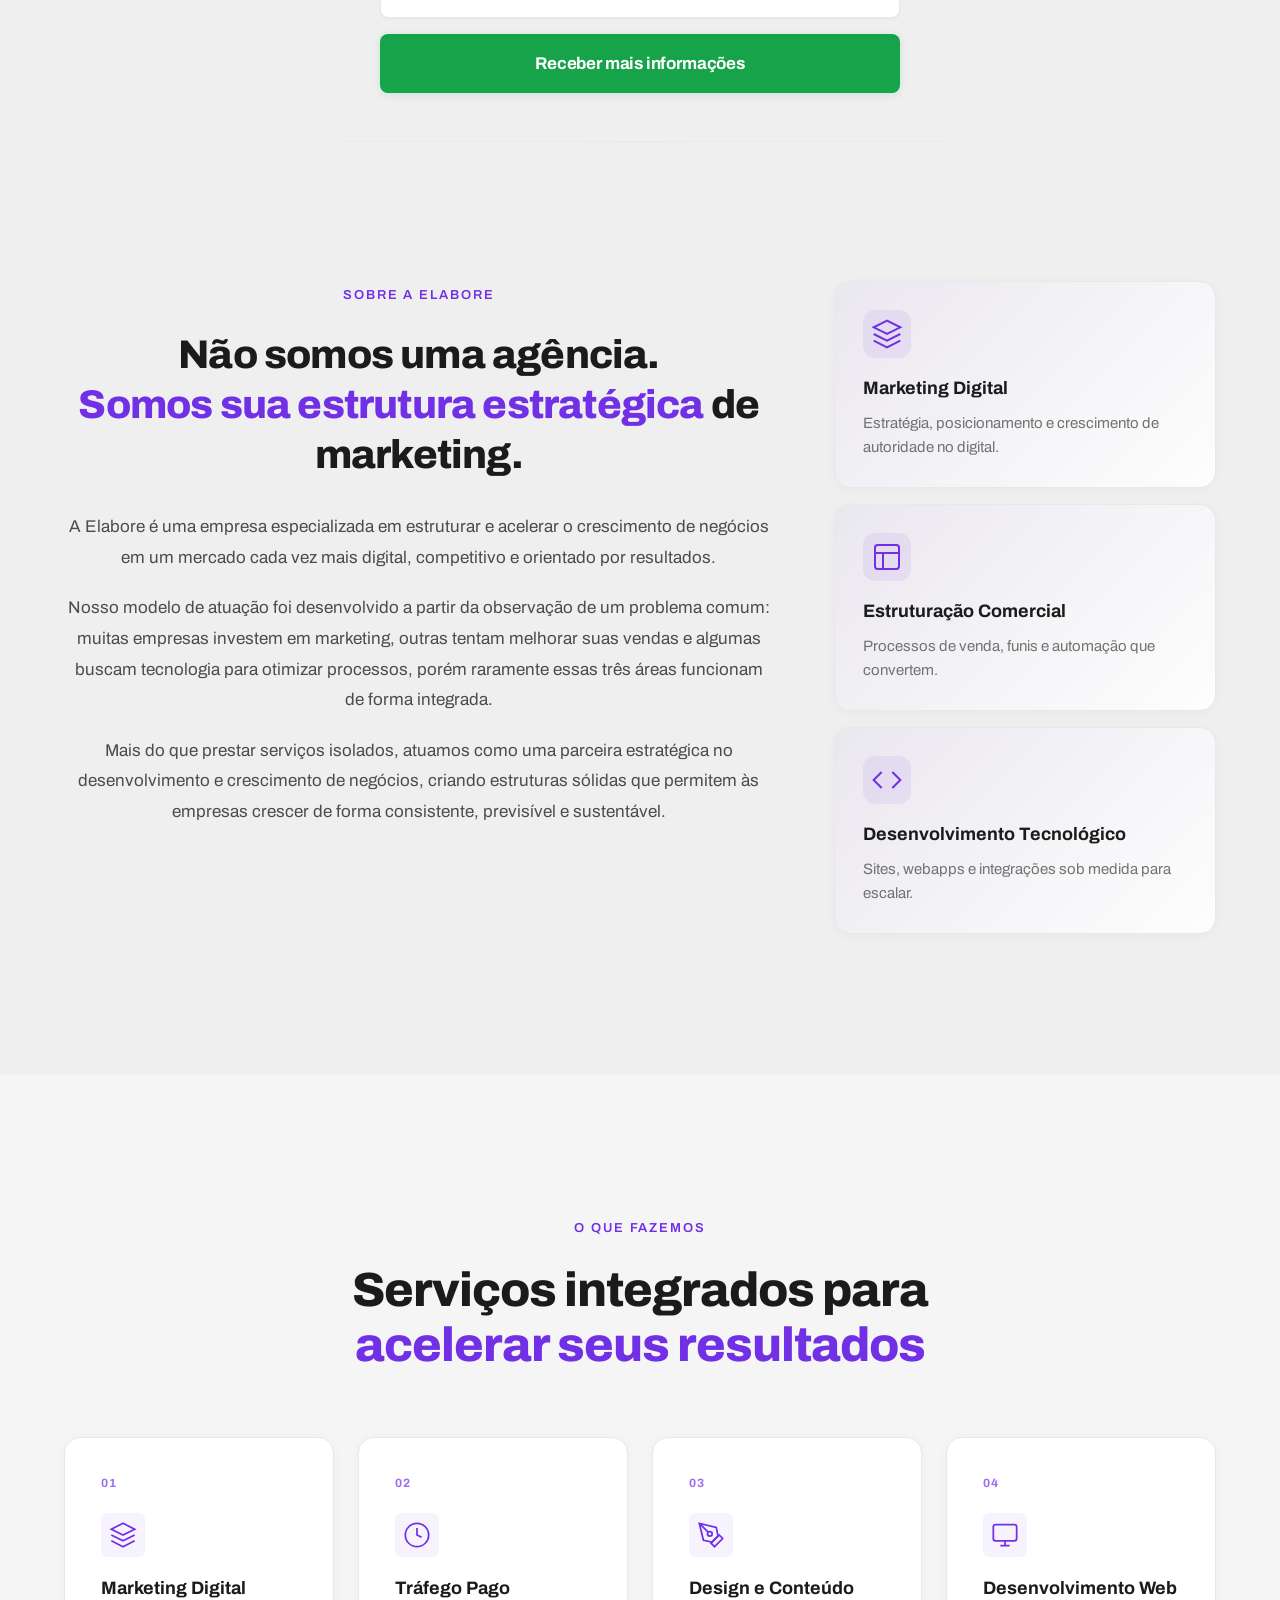
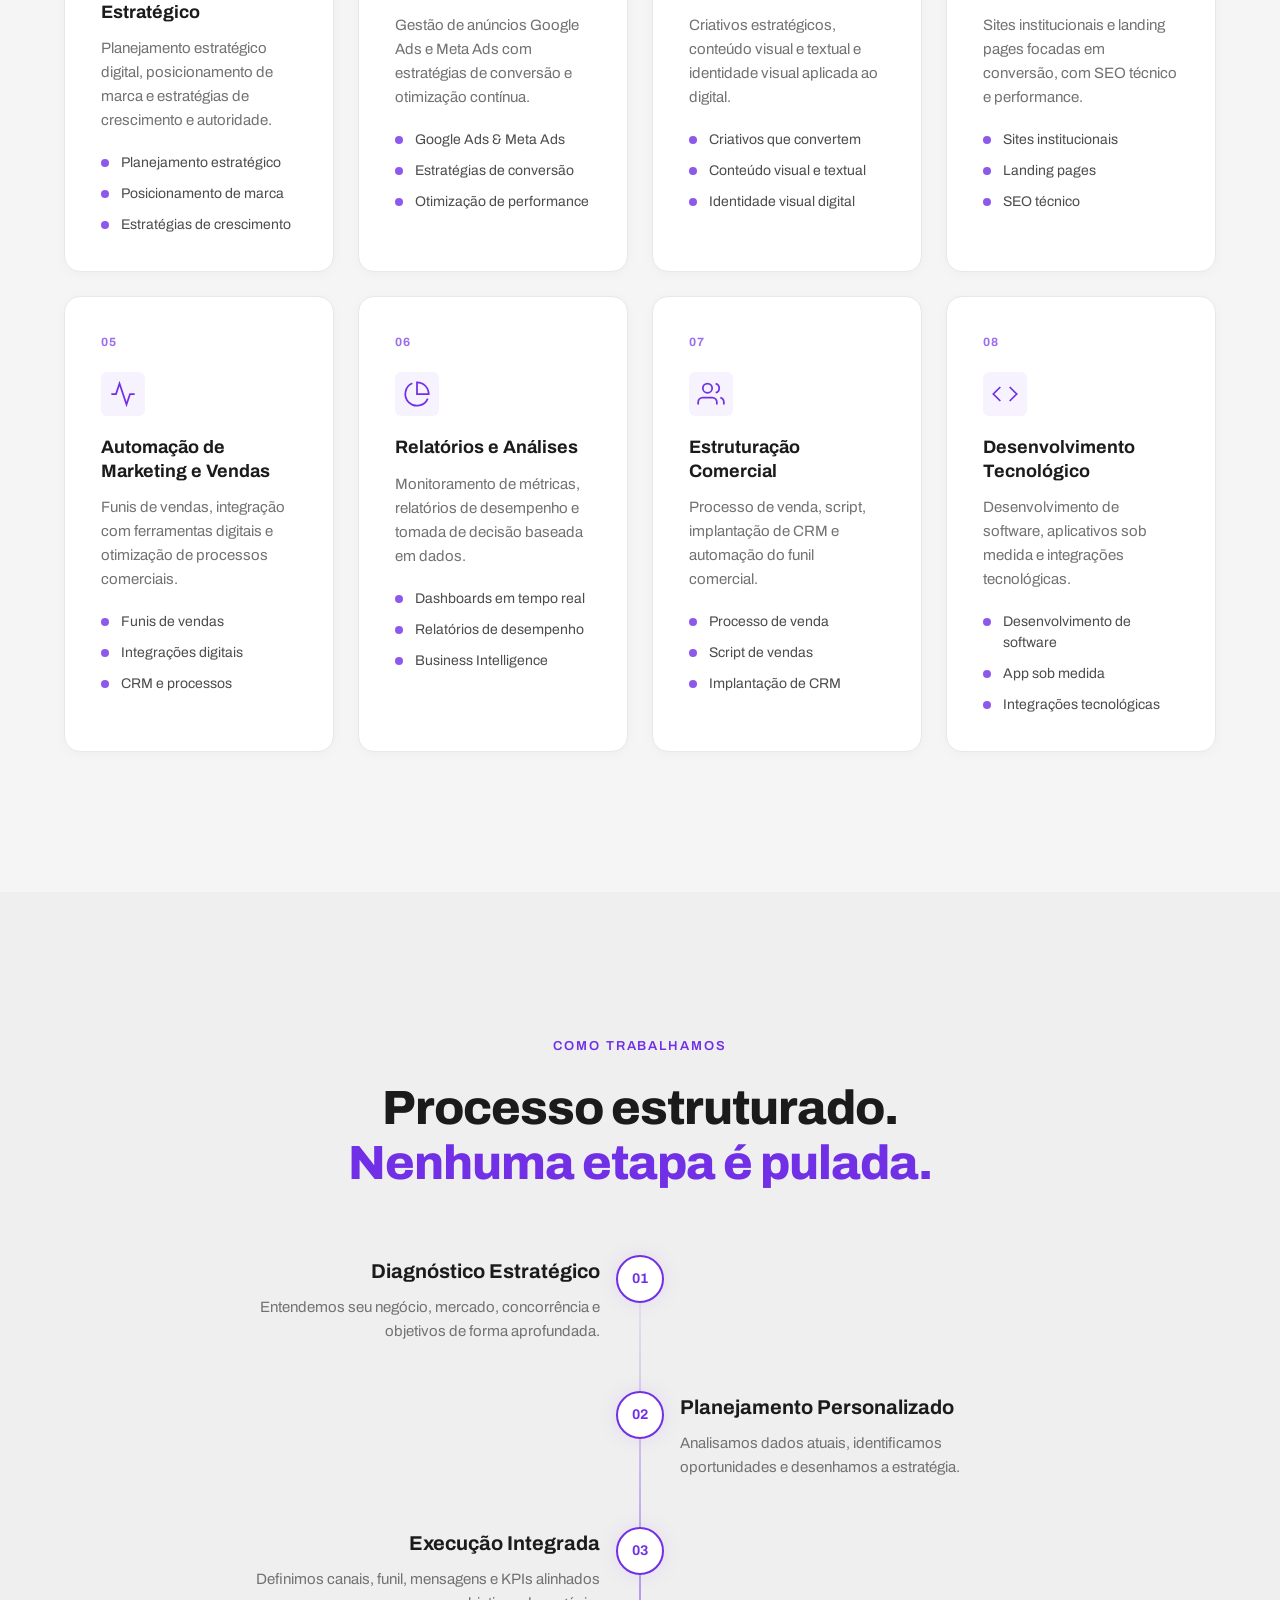
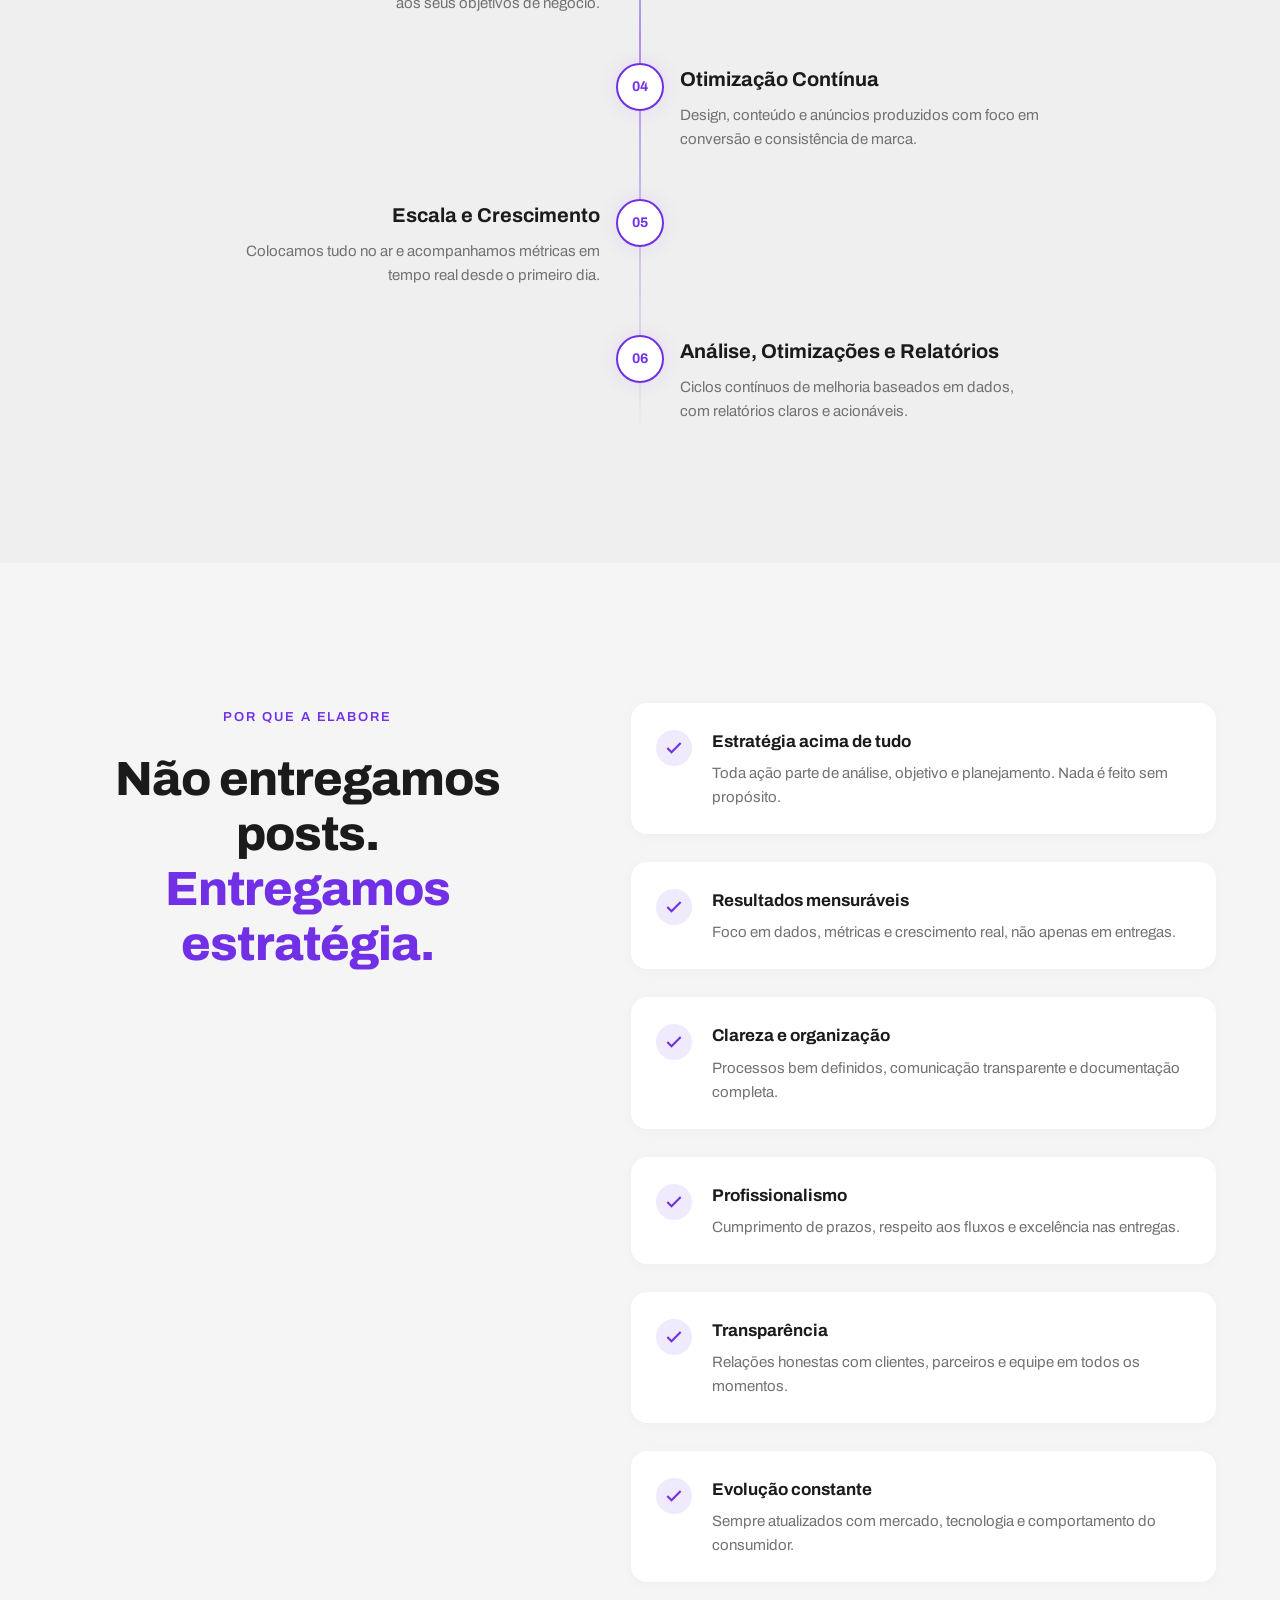
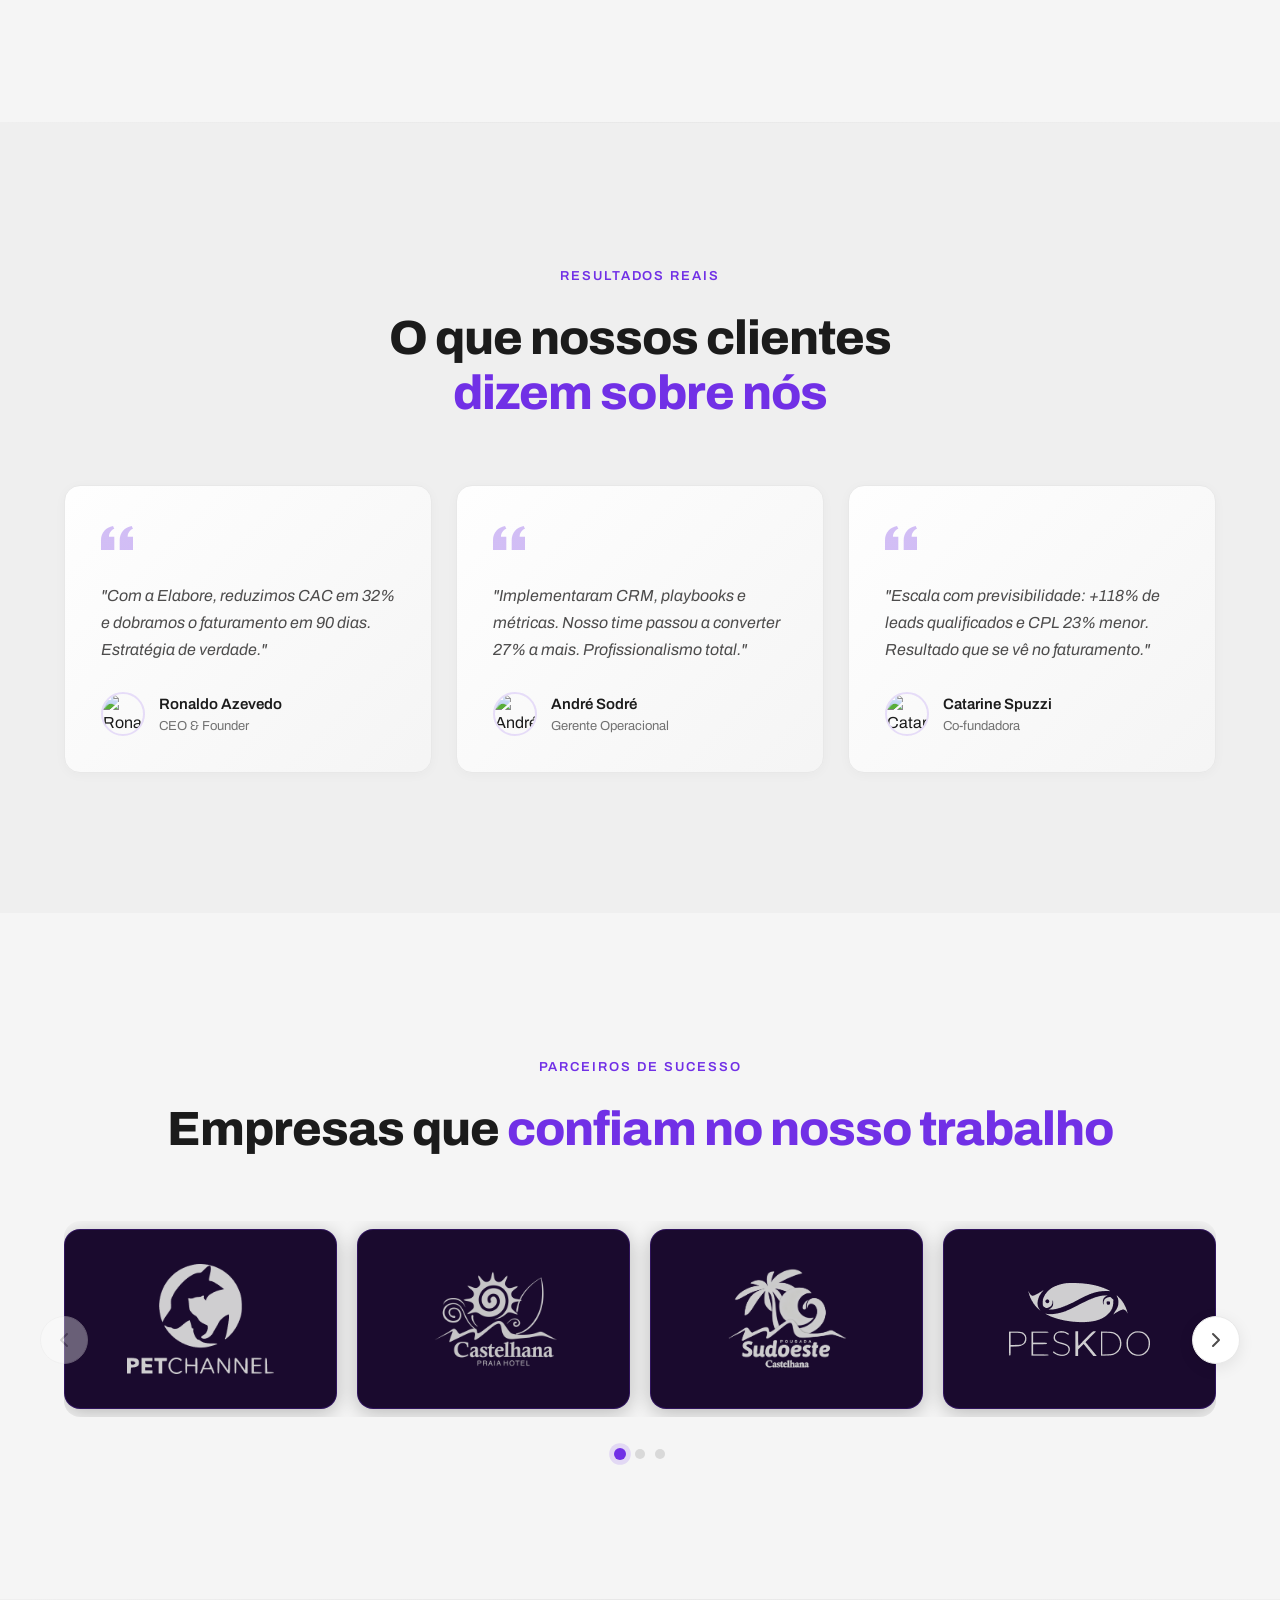
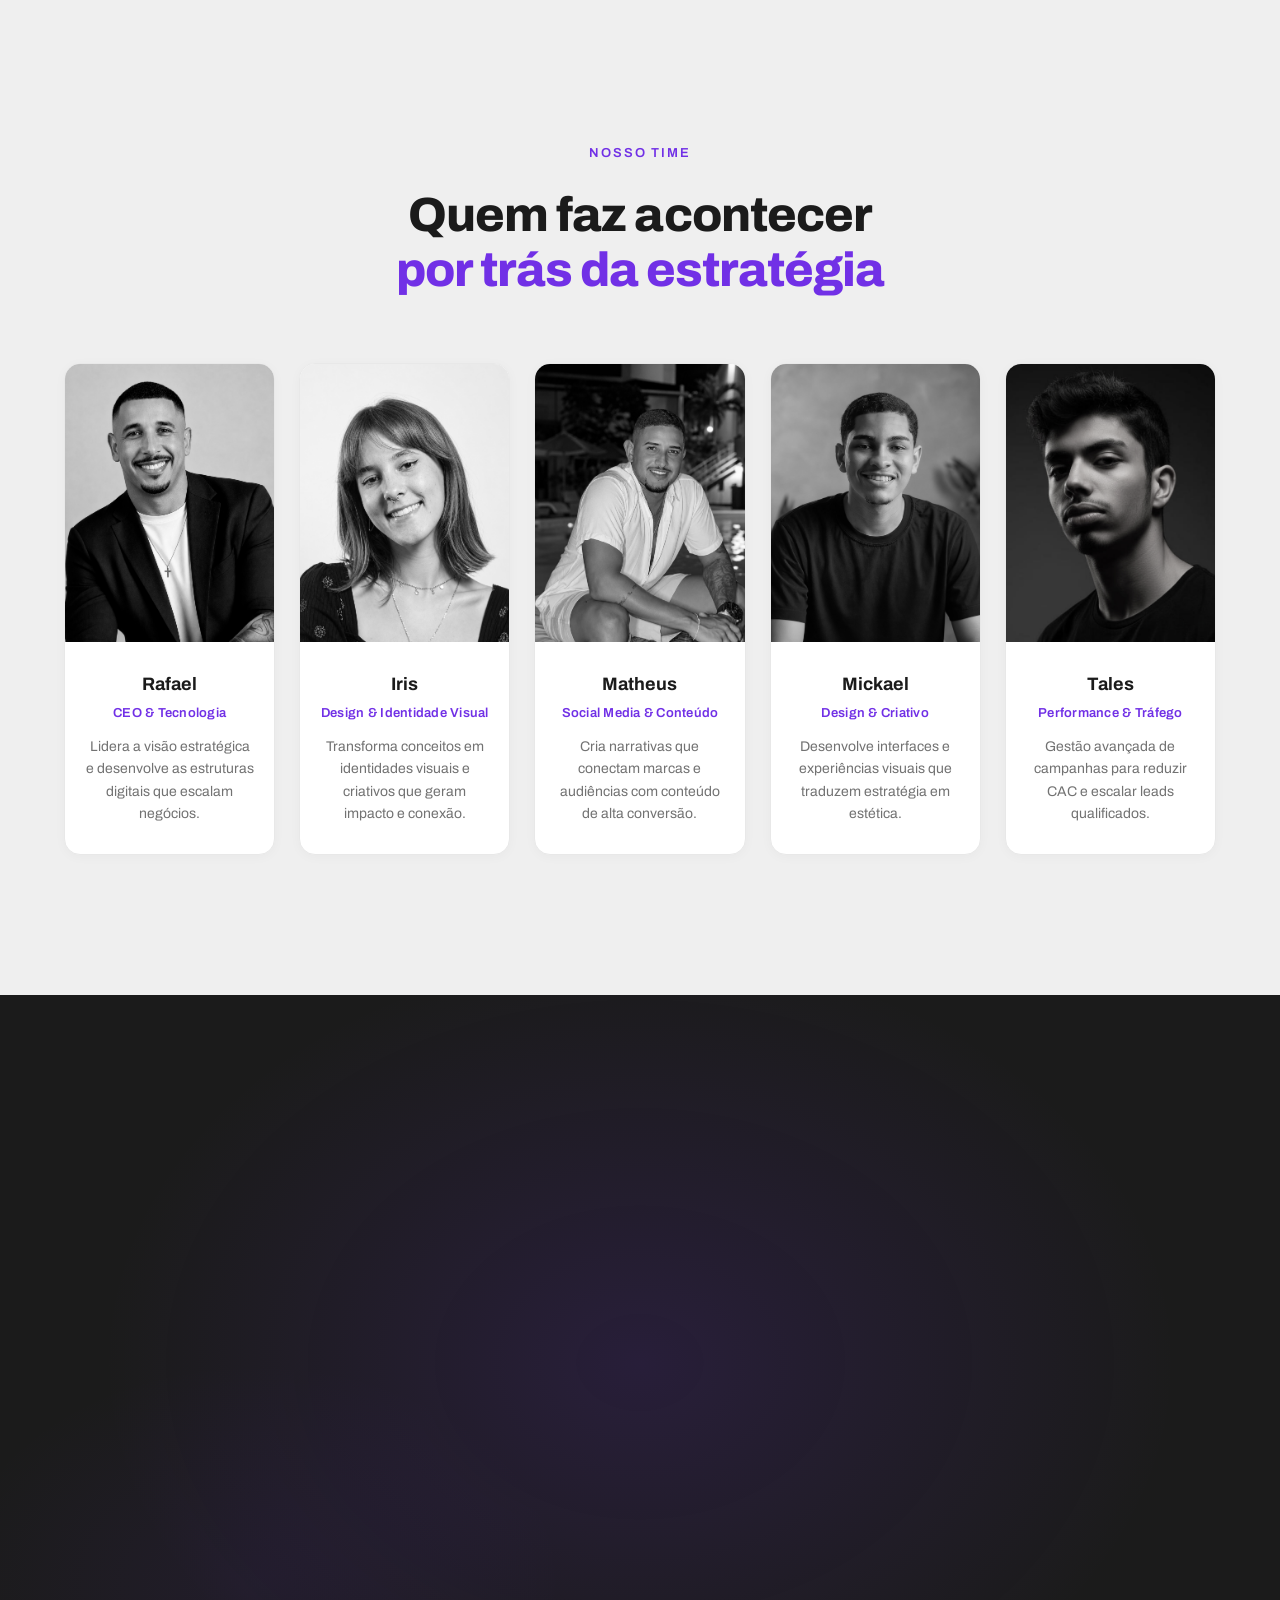
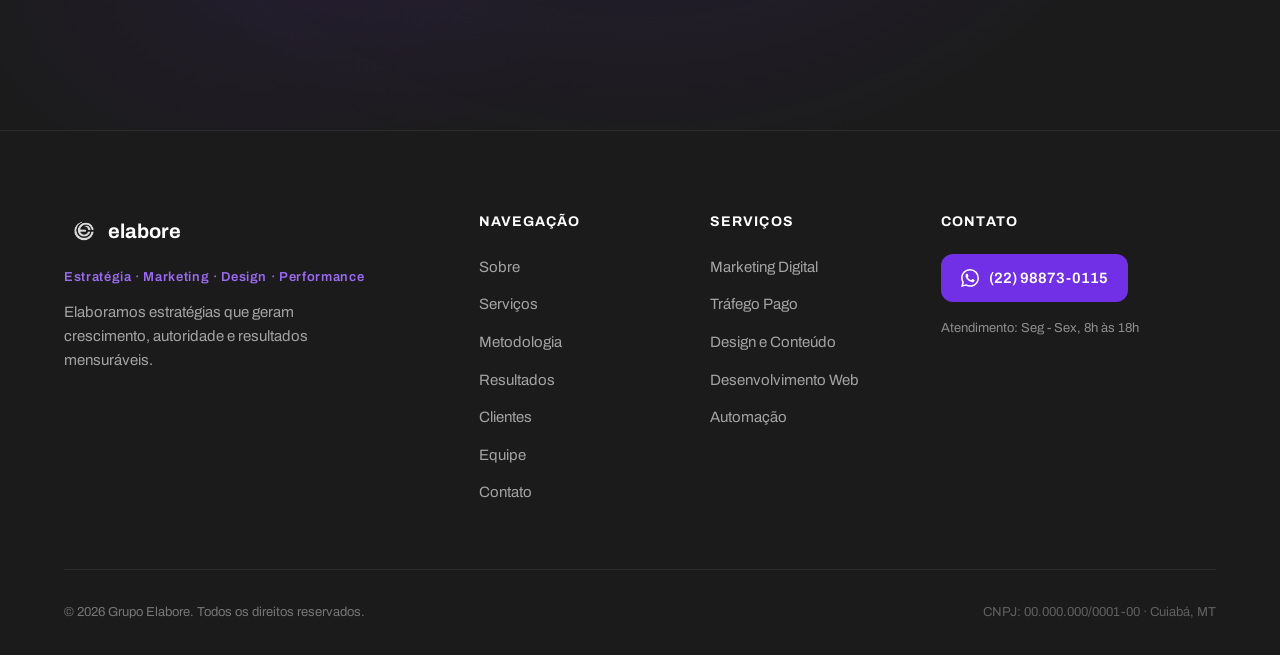
==== commit 967dcebe: "site finalizado" ====
--- a/index.html
+++ b/index.html
@@ -14,6 +14,7 @@
     <link href="https://fonts.googleapis.com/css2?family=Archivo:wght@300;400;500;600;700;800;900&display=swap" rel="stylesheet">
     <link rel="stylesheet" href="style.css">
     <base target="_blank">
+<base target="_blank">
 <base target="_blank">
 <base target="_blank">
 <base target="_blank">
--- a/style.css
+++ b/style.css
@@ -1957,9 +1957,8 @@
     }
 
     .hero-visual {
-        order: -1;
         max-width: 500px;
-        margin: 0 auto;
+        margin: 40px auto 0;
     }
 
     /* Services: 2 cols on tablet */
@@ -2142,10 +2141,8 @@
     }
 
     .hero-visual {
-        display: flex;
-        order: -1;
         max-width: 280px;
-        margin: 0 auto 24px;
+        margin: 32px auto 0;
     }
 
     .hero-image-wrap {
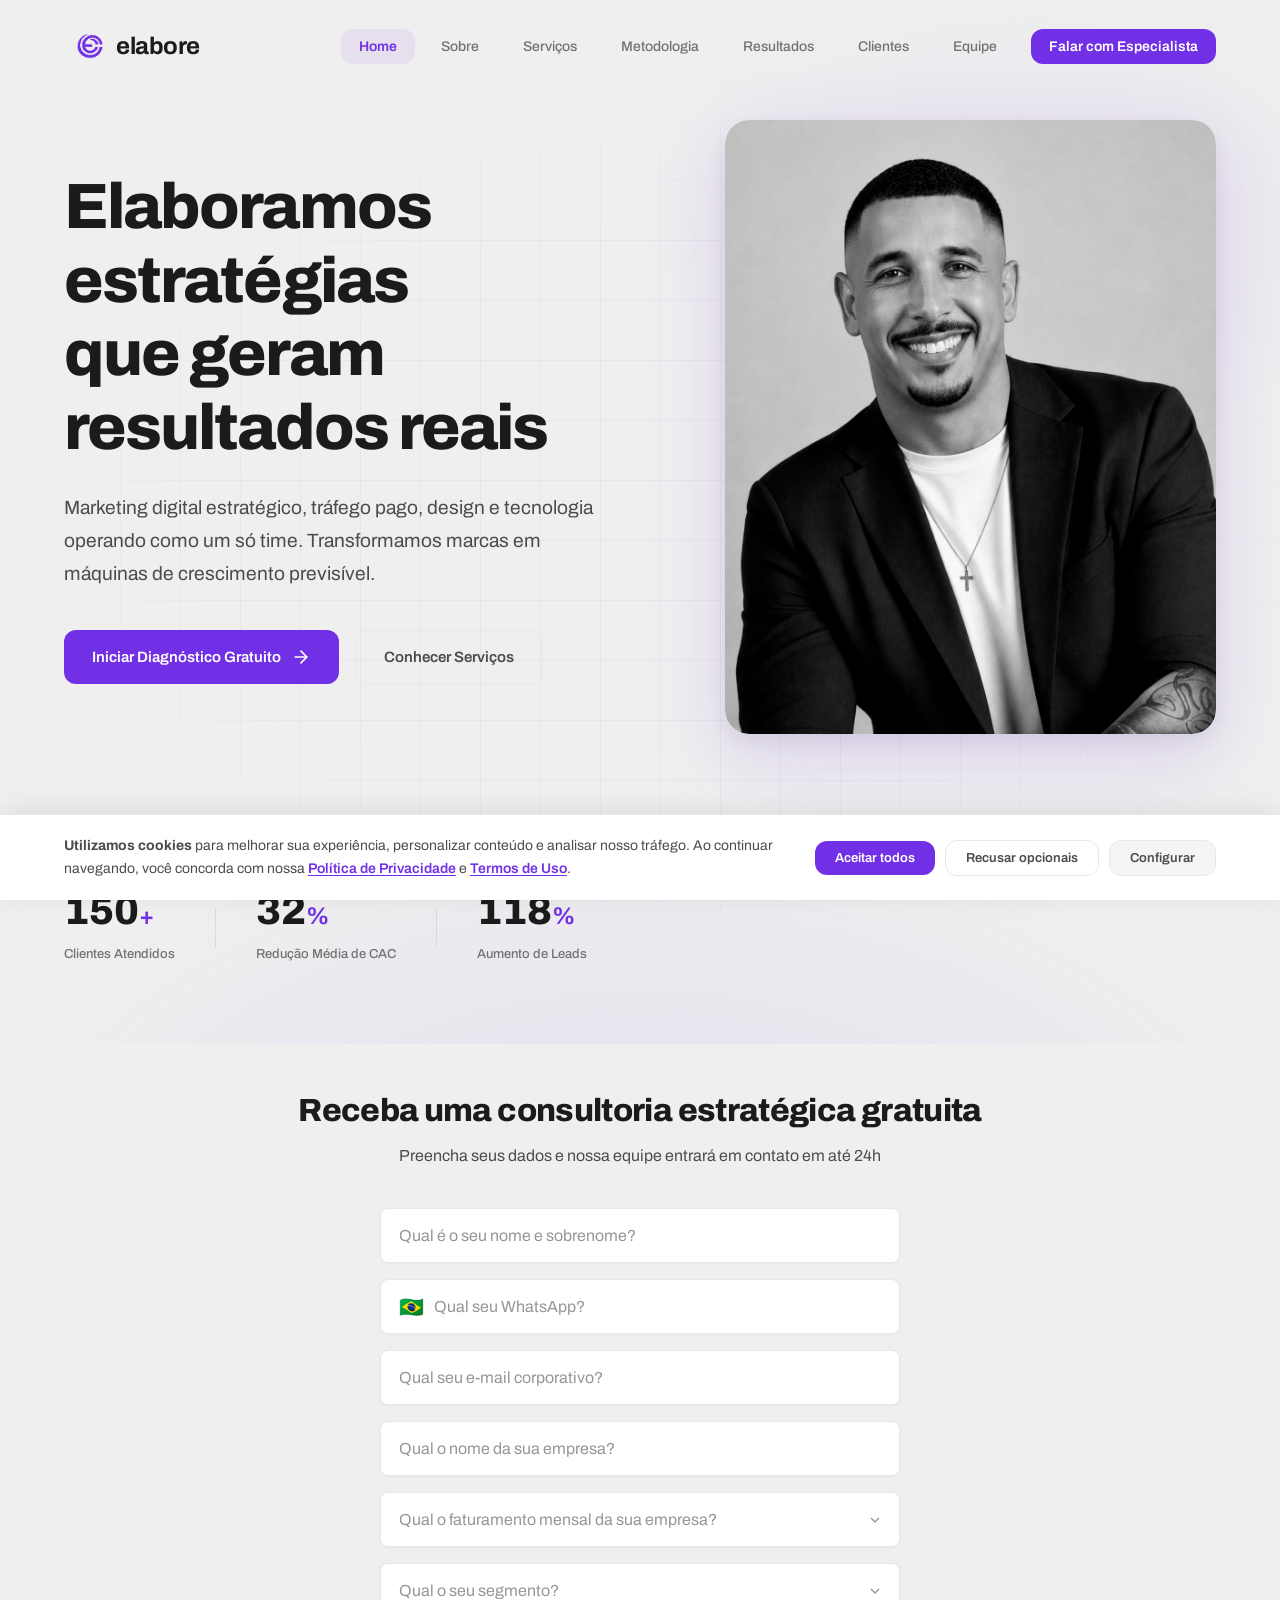
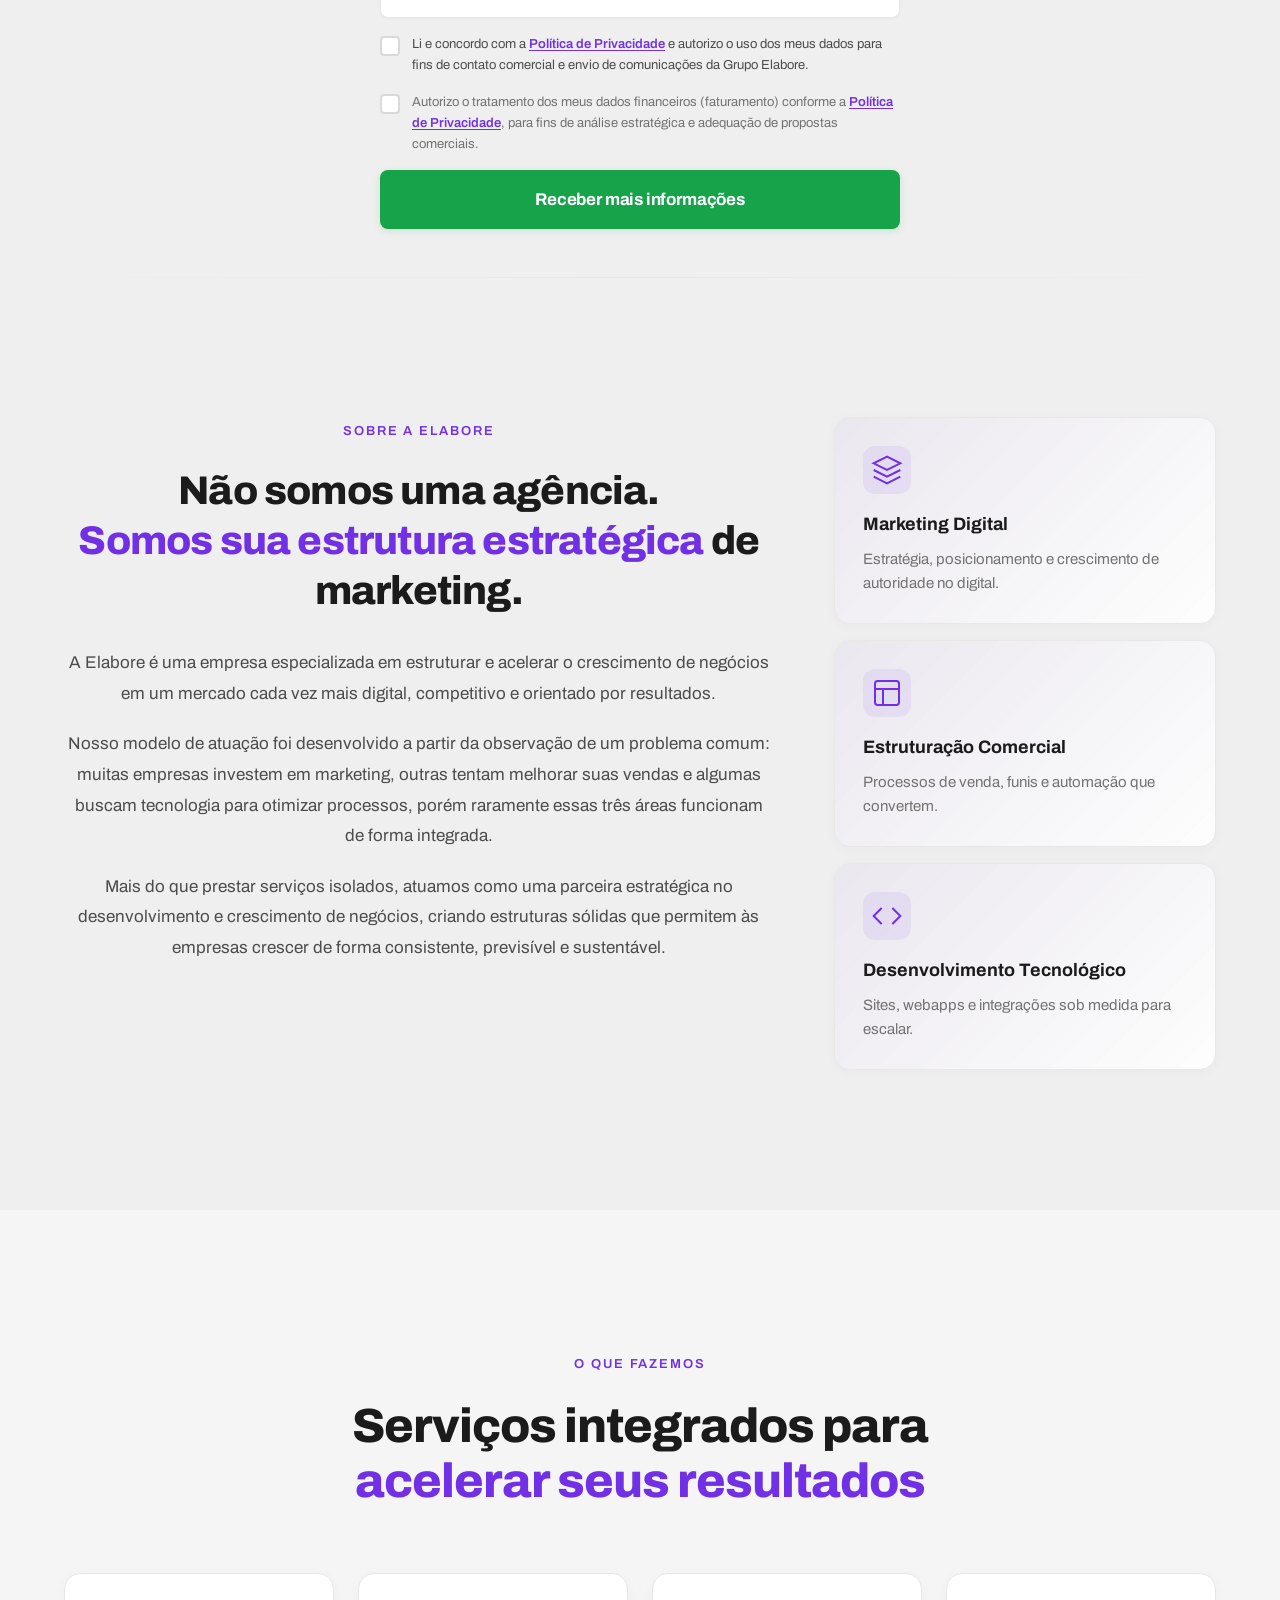
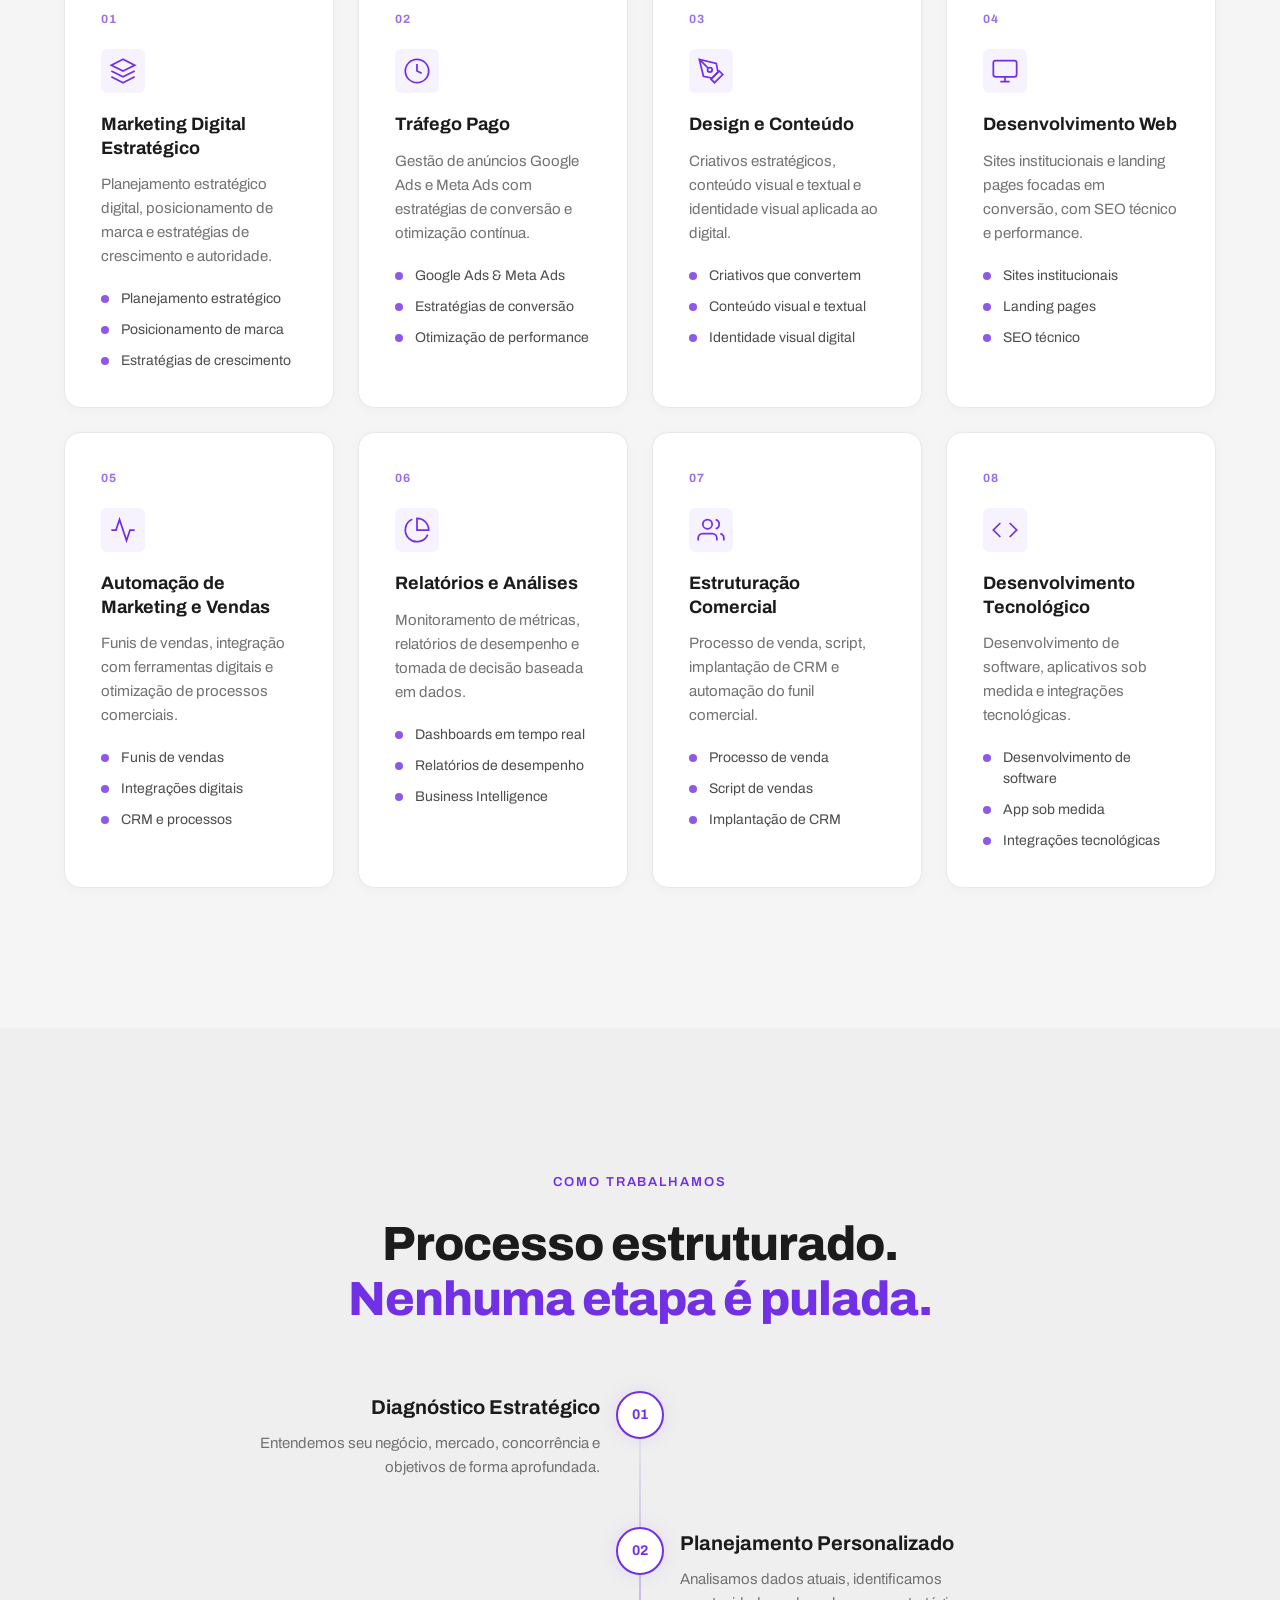
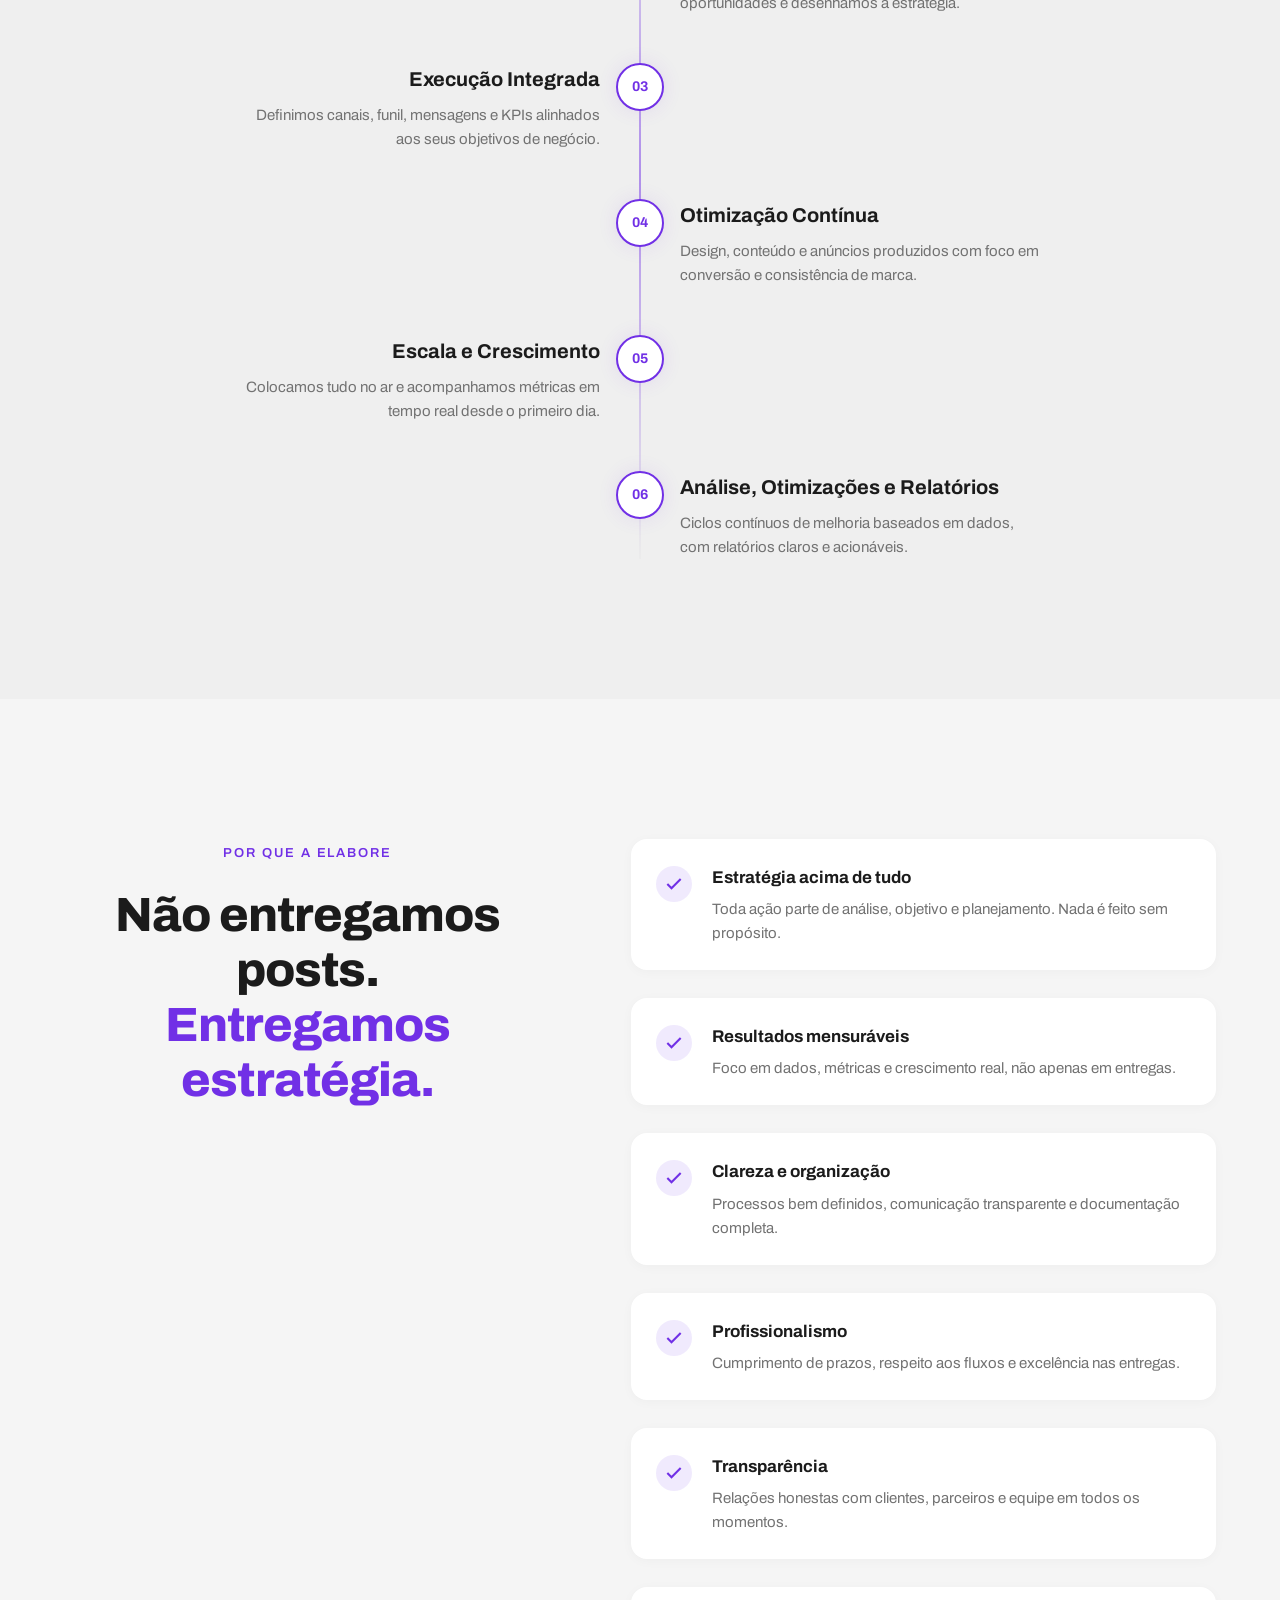
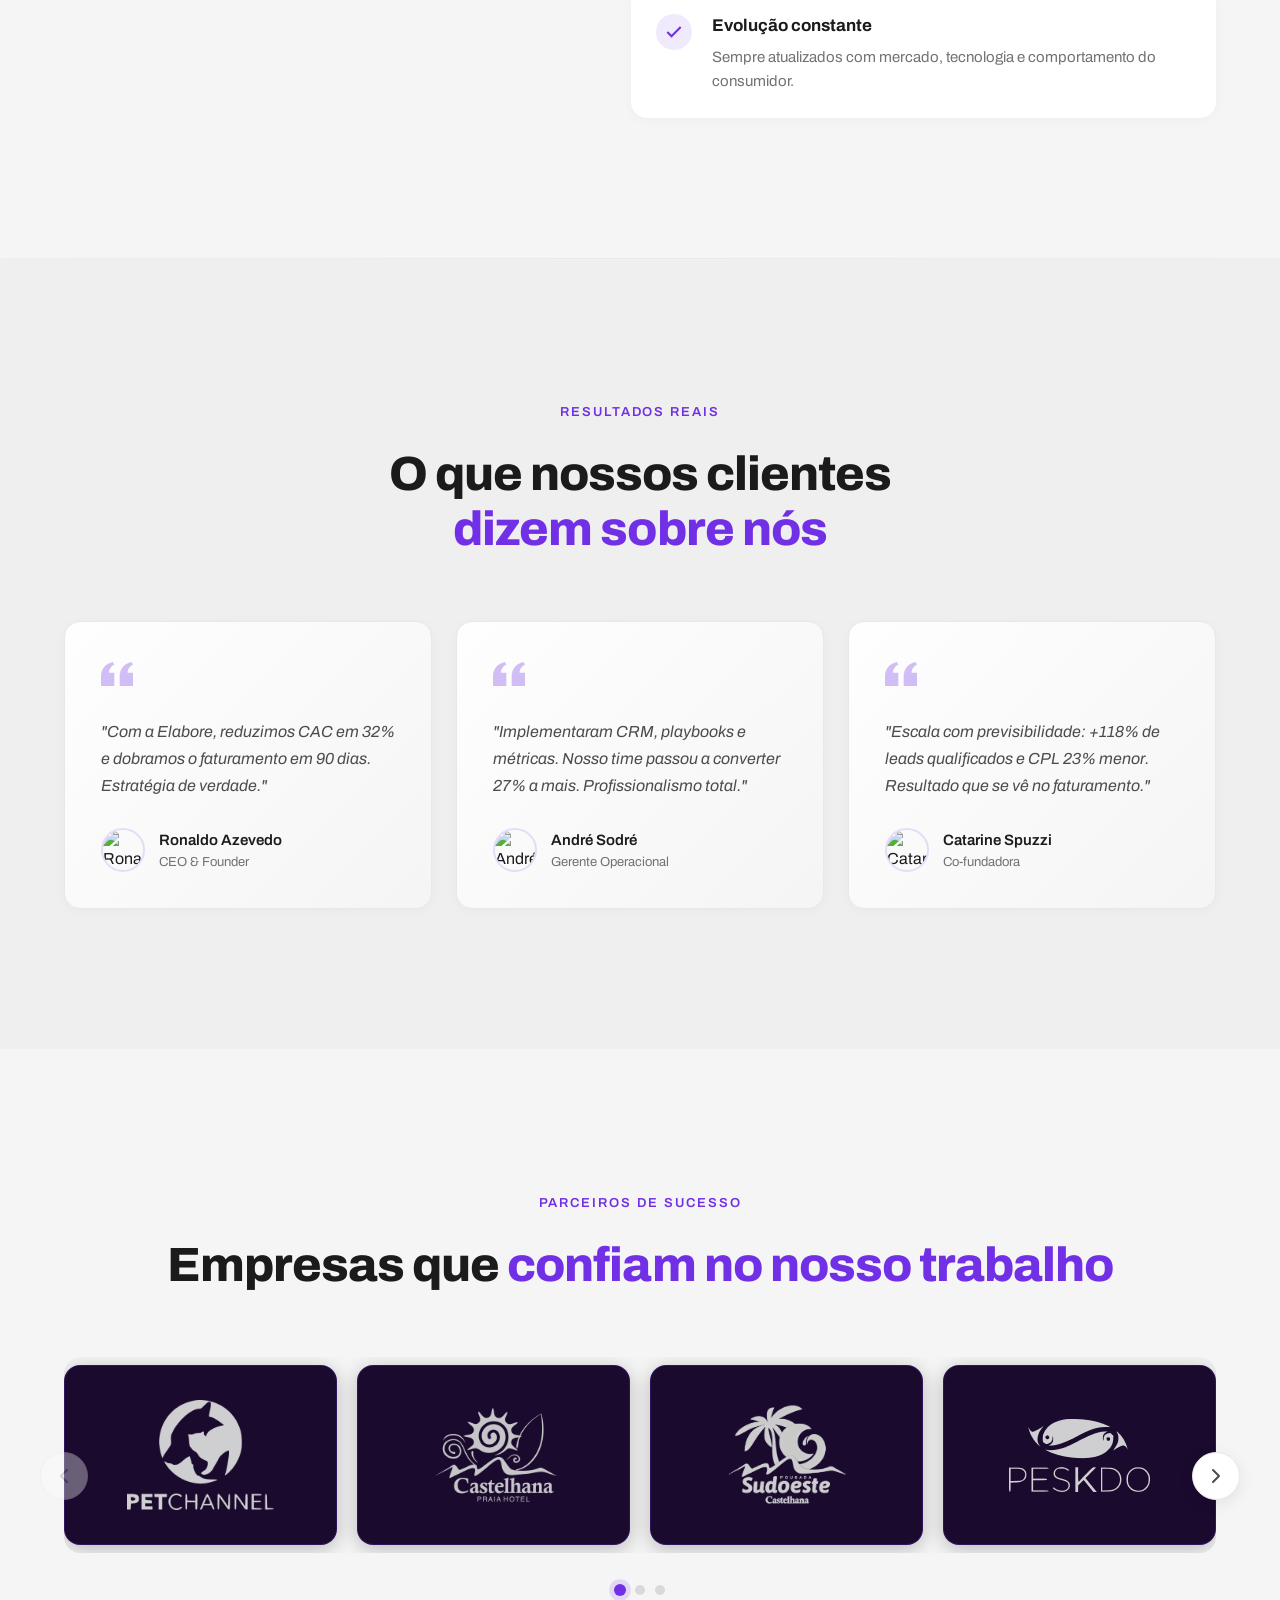
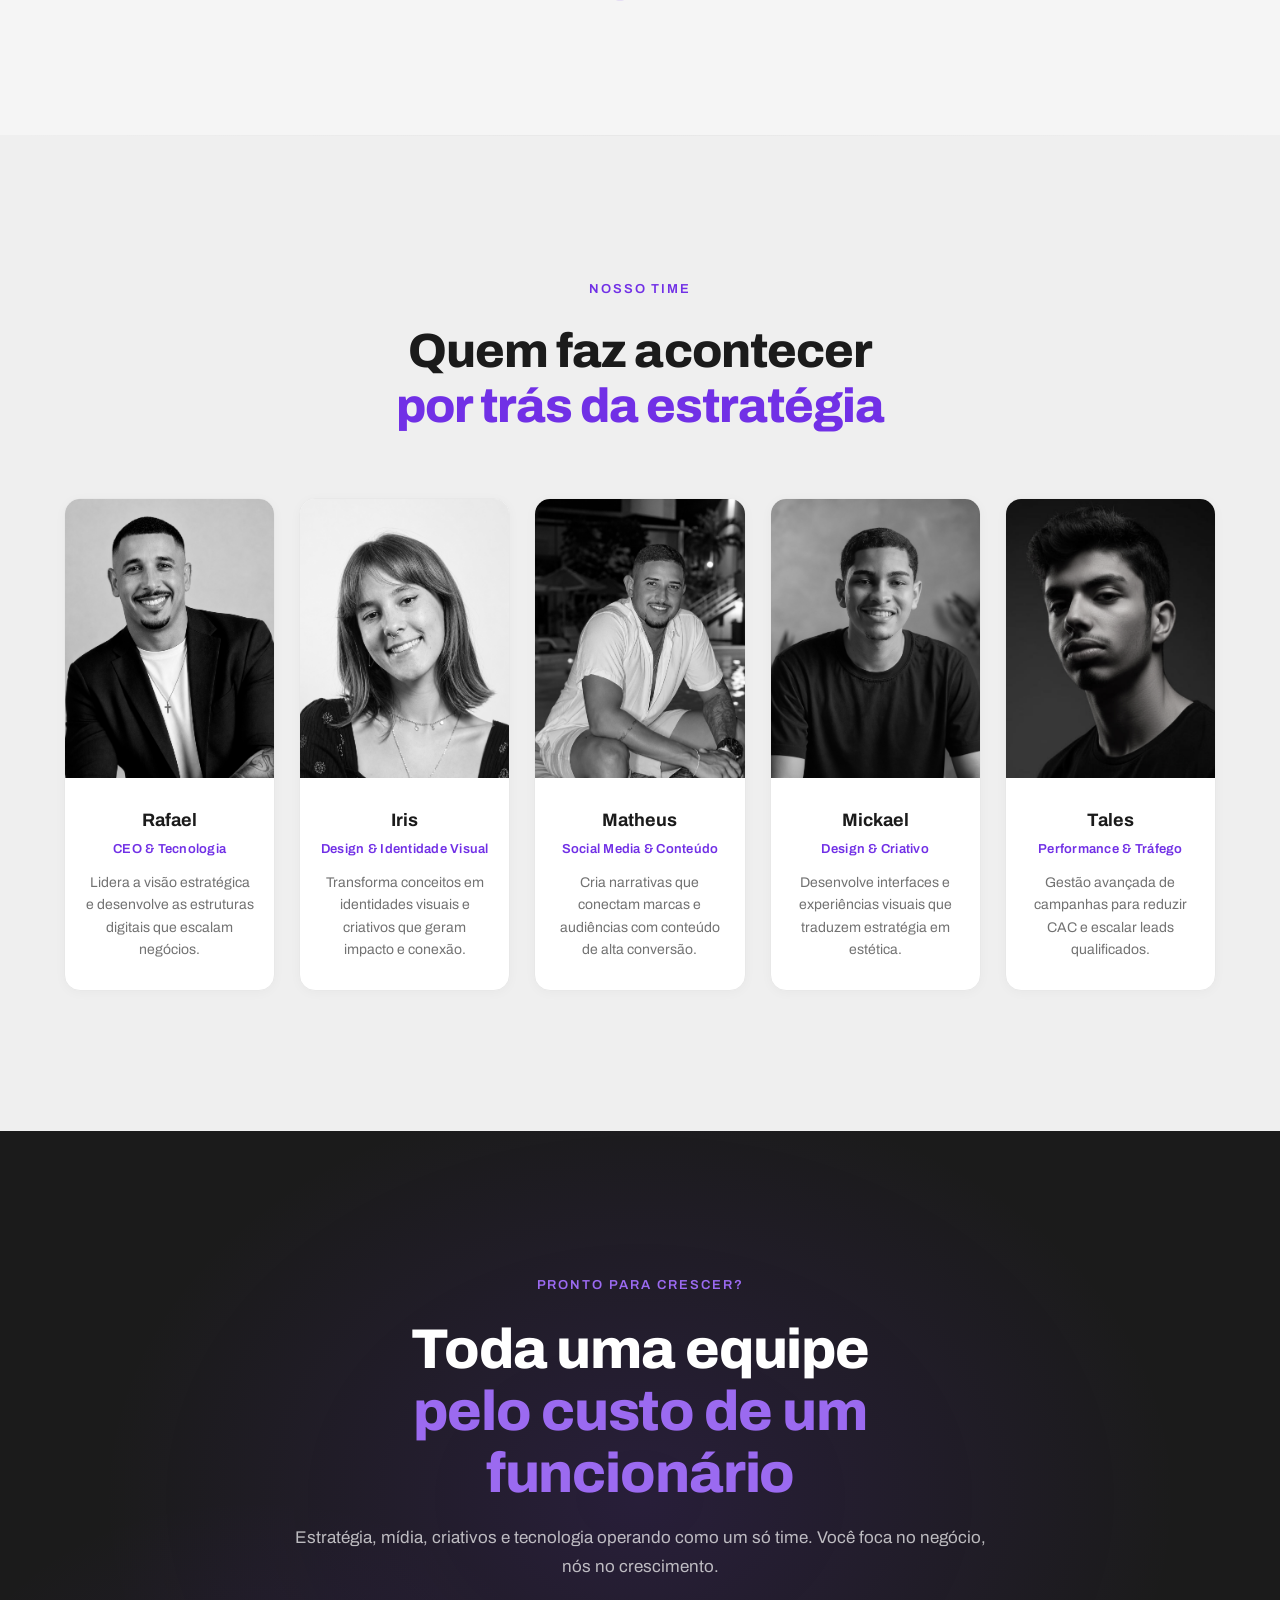
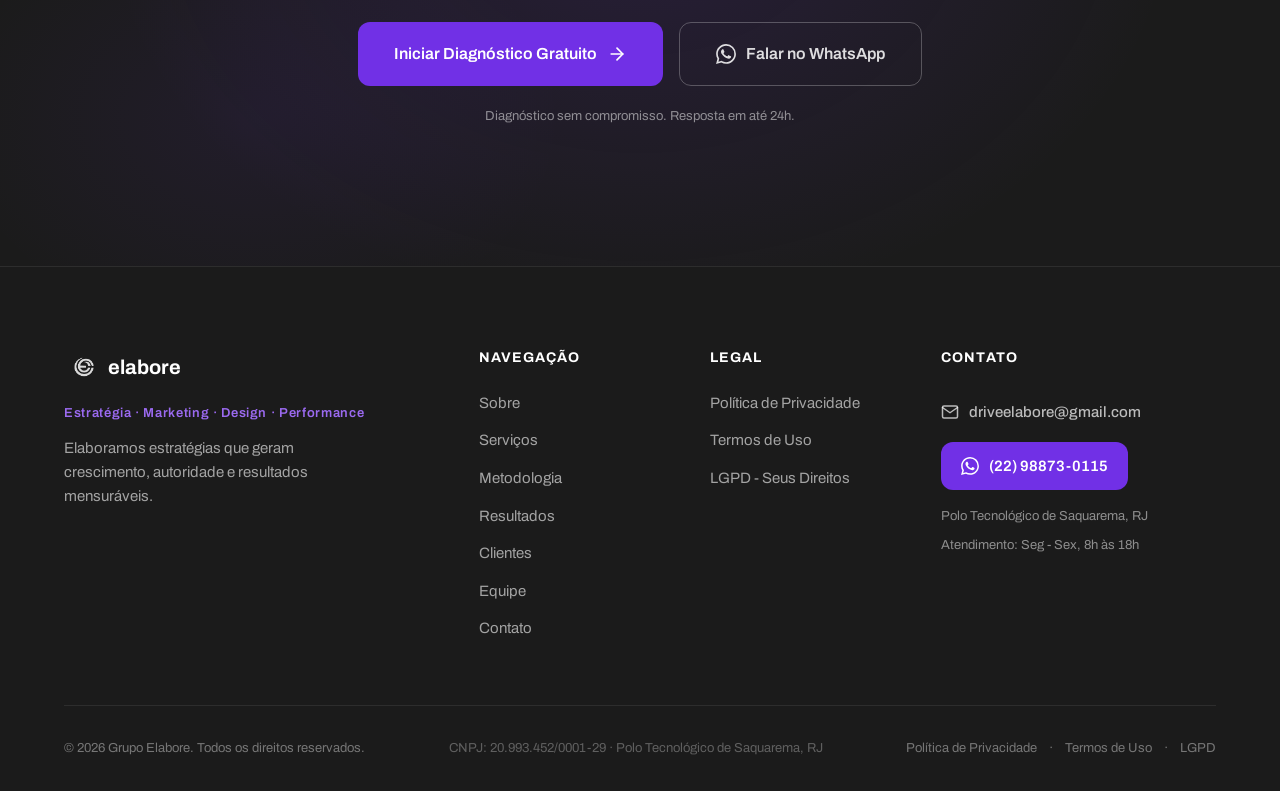
==== commit 18b0e6c8: "site completo" ====
--- a/index.html
+++ b/index.html
@@ -5,24 +5,86 @@
     <meta name="viewport" content="width=device-width, initial-scale=1.0">
     <title>Grupo Elabore - Estratégia · Marketing · Design · Performance</title>
     <meta name="description" content="Elabore estratégias que geram crescimento, autoridade e resultados. Marketing digital estratégico, tráfego pago, design e desenvolvimento web.">
-    
+
     <!-- Favicon Elabore -->
     <link rel="icon" type="image/png" href="img/logo_elabore_roxo.png">
-    
+
     <link rel="preconnect" href="https://fonts.googleapis.com">
     <link rel="preconnect" href="https://fonts.gstatic.com" crossorigin>
     <link href="https://fonts.googleapis.com/css2?family=Archivo:wght@300;400;500;600;700;800;900&display=swap" rel="stylesheet">
     <link rel="stylesheet" href="style.css">
     <base target="_blank">
 <base target="_blank">
-<base target="_blank">
-<base target="_blank">
-<base target="_blank">
-<base target="_blank">
-<base target="_blank">
-<base target="_blank">
 </head>
 <body>
+    <!-- Cookie Banner LGPD -->
+    <div class="cookie-banner" id="cookieBanner">
+        <div class="cookie-content">
+            <div class="cookie-text">
+                <p><strong>Utilizamos cookies</strong> para melhorar sua experiência, personalizar conteúdo e analisar nosso tráfego. Ao continuar navegando, você concorda com nossa <a href="politica-de-privacidade.html" target="_self">Política de Privacidade</a> e <a href="termos-de-uso.html" target="_self">Termos de Uso</a>.</p>
+            </div>
+            <div class="cookie-actions">
+                <button class="cookie-btn cookie-btn-accept" onclick="acceptCookies()">Aceitar todos</button>
+                <button class="cookie-btn cookie-btn-reject" onclick="rejectCookies()">Recusar opcionais</button>
+                <button class="cookie-btn cookie-btn-config" onclick="openCookieSettings()">Configurar</button>
+            </div>
+        </div>
+    </div>
+
+    <!-- Cookie Settings Modal -->
+    <div class="cookie-modal-overlay" id="cookieModalOverlay">
+        <div class="cookie-modal">
+            <button class="cookie-modal-close" onclick="closeCookieSettings()" aria-label="Fechar">
+                <svg width="20" height="20" viewBox="0 0 24 24" fill="none" stroke="currentColor" stroke-width="2"><line x1="18" y1="6" x2="6" y2="18"></line><line x1="6" y1="6" x2="18" y2="18"></line></svg>
+            </button>
+            <div class="cookie-modal-header">
+                <h3>Configurações de Cookies</h3>
+                <p>Escolha quais categorias de cookies você deseja permitir.</p>
+            </div>
+            <div class="cookie-categories">
+                <div class="cookie-category">
+                    <div class="cookie-category-header">
+                        <div>
+                            <h4>Cookies Necessários</h4>
+                            <p>Essenciais para o funcionamento do site. Não podem ser desativados.</p>
+                        </div>
+                        <label class="cookie-toggle">
+                            <input type="checkbox" checked disabled>
+                            <span class="cookie-toggle-slider"></span>
+                        </label>
+                    </div>
+                </div>
+                <div class="cookie-category">
+                    <div class="cookie-category-header">
+                        <div>
+                            <h4>Cookies Analíticos</h4>
+                            <p>Ajudam a entender como os visitantes interagem com o site (Google Analytics).</p>
+                        </div>
+                        <label class="cookie-toggle">
+                            <input type="checkbox" id="cookieAnalytics" checked>
+                            <span class="cookie-toggle-slider"></span>
+                        </label>
+                    </div>
+                </div>
+                <div class="cookie-category">
+                    <div class="cookie-category-header">
+                        <div>
+                            <h4>Cookies de Marketing</h4>
+                            <p>Utilizados para entregar anúncios relevantes (Meta Pixel, Google Ads).</p>
+                        </div>
+                        <label class="cookie-toggle">
+                            <input type="checkbox" id="cookieMarketing" checked>
+                            <span class="cookie-toggle-slider"></span>
+                        </label>
+                    </div>
+                </div>
+            </div>
+            <div class="cookie-modal-actions">
+                <button class="btn btn-primary btn-full" onclick="saveCookieSettings()">Salvar preferências</button>
+            </div>
+        </div>
+    </div>
+
     <!-- Navigation -->
     <nav class="navbar" id="navbar">
         <div class="nav-container">
@@ -155,6 +217,20 @@
                             <option>Outro</option>
                         </select>
                     </div>
+                    <div class="form-field form-field--full form-consent">
+                        <label class="consent-checkbox">
+                            <input type="checkbox" name="consentimento" required>
+                            <span class="checkmark"></span>
+                            <span class="consent-text">Li e concordo com a <a href="politica-de-privacidade.html" target="_self">Política de Privacidade</a> e autorizo o uso dos meus dados para fins de contato comercial e envio de comunicações da Grupo Elabore.</span>
+                        </label>
+                    </div>
+                    <div class="form-field form-field--full form-consent-sensitive">
+                        <label class="consent-checkbox">
+                            <input type="checkbox" name="consentimento_dados_sensiveis" required>
+                            <span class="checkmark"></span>
+                            <span class="consent-text">Autorizo o tratamento dos meus dados financeiros (faturamento) conforme a <a href="politica-de-privacidade.html" target="_self">Política de Privacidade</a>, para fins de análise estratégica e adequação de propostas comerciais.</span>
+                        </label>
+                    </div>
                     <div class="form-field form-field--full">
                         <button type="submit" class="btn-lead">
                             <span>Receber mais informações</span>
@@ -744,32 +820,40 @@
                     </ul>
                 </div>
                 <div class="footer-links">
-                    <h4>Serviços</h4>
+                    <h4>Legal</h4>
                     <ul>
-                        <li><a href="#servicos">Marketing Digital</a></li>
-                        <li><a href="#servicos">Tráfego Pago</a></li>
-                        <li><a href="#servicos">Design e Conteúdo</a></li>
-                        <li><a href="#servicos">Desenvolvimento Web</a></li>
-                        <li><a href="#servicos">Automação</a></li>
+                        <li><a href="politica-de-privacidade.html" target="_self">Política de Privacidade</a></li>
+                        <li><a href="termos-de-uso.html" target="_self">Termos de Uso</a></li>
+                        <li><a href="lgpd.html" target="_self">LGPD - Seus Direitos</a></li>
                     </ul>
                 </div>
                 <div class="footer-contact">
                     <h4>Contato</h4>
+                    <a href="mailto:driveelabore@gmail.com" class="footer-email">
+                        <svg width="18" height="18" viewBox="0 0 24 24" fill="none" stroke="currentColor" stroke-width="2" stroke-linecap="round" stroke-linejoin="round"><path d="M4 4h16c1.1 0 2 .9 2 2v12c0 1.1-.9 2-2 2H4c-1.1 0-2-.9-2-2V6c0-1.1.9-2 2-2z"/><polyline points="22,6 12,13 2,6"/></svg>
+                        driveelabore@gmail.com
+                    </a>
                     <a href="https://wa.me/5522988730115" target="_blank" class="footer-cta">
                         <svg width="18" height="18" viewBox="0 0 24 24" fill="currentColor"><path d="M17.472 14.382c-.297-.149-1.758-.867-2.03-.967-.273-.099-.471-.148-.67.15-.197.297-.767.966-.94 1.164-.173.199-.347.223-.644.075-.297-.15-1.255-.463-2.39-1.475-.883-.788-1.48-1.761-1.653-2.059-.173-.297-.018-.458.13-.606.134-.133.298-.347.446-.52.149-.174.198-.298.298-.497.099-.198.05-.371-.025-.52-.075-.149-.669-1.612-.916-2.207-.242-.579-.487-.5-.669-.51-.173-.008-.371-.01-.57-.01-.198 0-.52.074-.792.372-.272.297-1.04 1.016-1.04 2.479 0 1.462 1.065 2.875 1.213 3.074.149.198 2.096 3.2 5.077 4.487.709.306 1.262.489 1.694.625.712.227 1.36.195 1.871.118.571-.085 1.758-.719 2.006-1.413.248-.694.248-1.289.173-1.413-.074-.124-.272-.198-.57-.347m-5.421 7.403h-.004a9.87 9.87 0 01-5.031-1.378l-.361-.214-3.741.982.998-3.648-.235-.374a9.86 9.86 0 01-1.51-5.26c.001-5.45 4.436-9.884 9.888-9.884 2.64 0 5.122 1.03 6.988 2.898a9.825 9.825 0 012.893 6.994c-.003 5.45-4.437 9.884-9.885 9.884m8.413-18.297A11.815 11.815 0 0012.05 0C5.495 0 .16 5.335.157 11.892c0 2.096.547 4.142 1.588 5.945L.057 24l6.305-1.654a11.882 11.882 0 005.683 1.448h.005c6.554 0 11.89-5.335 11.893-11.893a11.821 11.821 0 00-3.48-8.413z"/></svg>
                         (22) 98873-0115
                     </a>
+                    <p class="footer-address">Polo Tecnológico de Saquarema, RJ</p>
                     <p class="footer-hours">Atendimento: Seg - Sex, 8h às 18h</p>
                 </div>
             </div>
             <div class="footer-bottom">
                 <p>© 2026 Grupo Elabore. Todos os direitos reservados.</p>
-                <p class="footer-legal">CNPJ: 00.000.000/0001-00 · Cuiabá, MT</p>
+                <p class="footer-legal">CNPJ: 20.993.452/0001-29 · Polo Tecnológico de Saquarema, RJ</p>
+                <p class="footer-legal-links">
+                    <a href="politica-de-privacidade.html" target="_self">Política de Privacidade</a> · 
+                    <a href="termos-de-uso.html" target="_self">Termos de Uso</a> · 
+                    <a href="lgpd.html" target="_self">LGPD</a>
+                </p>
             </div>
         </div>
     </footer>
 
-    <!-- Contact Modal --><!-- Contact Modal -->
+    <!-- Contact Modal -->
     <div class="modal-overlay" id="modalOverlay">
         <div class="modal">
             <button class="modal-close" onclick="closeModal()" aria-label="Fechar">
@@ -806,6 +890,20 @@
                         <option value="acima-500k">Acima de R$ 500.000</option>
                     </select>
                 </div>
+                <div class="form-group form-consent-modal">
+                    <label class="consent-checkbox">
+                        <input type="checkbox" name="consentimento_modal" required>
+                        <span class="checkmark"></span>
+                        <span class="consent-text">Li e concordo com a <a href="politica-de-privacidade.html" target="_self">Política de Privacidade</a> e autorizo o uso dos meus dados para fins de contato comercial.</span>
+                    </label>
+                </div>
+                <div class="form-group form-consent-modal">
+                    <label class="consent-checkbox">
+                        <input type="checkbox" name="consentimento_dados_sensiveis_modal" required>
+                        <span class="checkmark"></span>
+                        <span class="consent-text">Autorizo o tratamento dos meus dados financeiros conforme a <a href="politica-de-privacidade.html" target="_self">Política de Privacidade</a>.</span>
+                    </label>
+                </div>
                 <button type="submit" class="btn btn-primary btn-full">
                     <span>Solicitar Diagnóstico</span>
                     <svg width="18" height="18" viewBox="0 0 24 24" fill="none" stroke="currentColor" stroke-width="2"><line x1="5" y1="12" x2="19" y2="12"></line><polyline points="12 5 19 12 12 19"></polyline></svg>
@@ -815,6 +913,6 @@
     </div>
 
     <script src="script.js"></script>
-    
+
 </body>
 </html>
--- a/style.css
+++ b/style.css
@@ -2325,4 +2325,471 @@
         text-align: center !important;
         justify-content: center !important;
     }
+}
+
+/* ========================================
+   COOKIE BANNER LGPD
+   ======================================== */
+
+.cookie-banner {
+    position: fixed;
+    bottom: 0;
+    left: 0;
+    right: 0;
+    z-index: 9999;
+    background: var(--bg-card);
+    border-top: 1px solid var(--border-light);
+    box-shadow: 0 -4px 24px rgba(0, 0, 0, 0.08);
+    padding: 20px 0;
+    transform: translateY(100%);
+    transition: transform 0.5s cubic-bezier(0.16, 1, 0.3, 1);
+}
+
+.cookie-banner.active {
+    transform: translateY(0);
+}
+
+.cookie-content {
+    max-width: var(--container-max);
+    margin: 0 auto;
+    padding: 0 var(--container-padding);
+    display: flex;
+    align-items: center;
+    justify-content: space-between;
+    gap: 24px;
+    flex-wrap: wrap;
+}
+
+.cookie-text {
+    flex: 1;
+    min-width: 280px;
+}
+
+.cookie-text p {
+    font-size: 0.875rem;
+    color: var(--text-secondary);
+    line-height: 1.6;
+    margin: 0;
+}
+
+.cookie-text a {
+    color: var(--purple-primary);
+    font-weight: 600;
+    text-decoration: underline;
+    text-underline-offset: 2px;
+}
+
+.cookie-text a:hover {
+    color: var(--purple-dark);
+}
+
+.cookie-actions {
+    display: flex;
+    gap: 10px;
+    flex-wrap: wrap;
+    align-items: center;
+}
+
+.cookie-btn {
+    padding: 10px 20px;
+    border-radius: var(--radius-md);
+    font-family: var(--font-family);
+    font-size: 0.8125rem;
+    font-weight: 600;
+    cursor: pointer;
+    transition: var(--transition-base);
+    border: none;
+    white-space: nowrap;
+}
+
+.cookie-btn-accept {
+    background: var(--purple-primary);
+    color: var(--text-inverse);
+}
+
+.cookie-btn-accept:hover {
+    background: var(--purple-dark);
+    transform: translateY(-1px);
+    box-shadow: 0 4px 16px rgba(113, 48, 230, 0.3);
+}
+
+.cookie-btn-reject {
+    background: transparent;
+    color: var(--text-secondary);
+    border: 1.5px solid var(--border-light);
+}
+
+.cookie-btn-reject:hover {
+    border-color: var(--text-muted);
+    color: var(--text-primary);
+}
+
+.cookie-btn-config {
+    background: var(--bg-alt);
+    color: var(--text-secondary);
+    border: 1.5px solid var(--border-light);
+}
+
+.cookie-btn-config:hover {
+    background: var(--border-light);
+    color: var(--text-primary);
+}
+
+/* Cookie Modal */
+.cookie-modal-overlay {
+    position: fixed;
+    inset: 0;
+    background: rgba(0, 0, 0, 0.6);
+    backdrop-filter: blur(8px);
+    -webkit-backdrop-filter: blur(8px);
+    z-index: 10000;
+    display: flex;
+    align-items: center;
+    justify-content: center;
+    padding: 24px;
+    opacity: 0;
+    visibility: hidden;
+    transition: var(--transition-base);
+}
+
+.cookie-modal-overlay.active {
+    opacity: 1;
+    visibility: visible;
+}
+
+.cookie-modal {
+    background: var(--bg-card);
+    border: 1px solid var(--border-light);
+    border-radius: var(--radius-xl);
+    padding: 40px;
+    max-width: 520px;
+    width: 100%;
+    max-height: 90vh;
+    overflow-y: auto;
+    position: relative;
+    transform: translateY(20px) scale(0.98);
+    transition: var(--transition-smooth);
+    box-shadow: 0 40px 80px rgba(0, 0, 0, 0.15);
+}
+
+.cookie-modal-overlay.active .cookie-modal {
+    transform: translateY(0) scale(1);
+}
+
+.cookie-modal-close {
+    position: absolute;
+    top: 20px;
+    right: 20px;
+    width: 40px;
+    height: 40px;
+    display: flex;
+    align-items: center;
+    justify-content: center;
+    background: var(--bg-alt);
+    border: none;
+    border-radius: 50%;
+    color: var(--text-tertiary);
+    cursor: pointer;
+    transition: var(--transition-fast);
+}
+
+.cookie-modal-close:hover {
+    background: var(--border-light);
+    color: var(--text-primary);
+}
+
+.cookie-modal-header {
+    margin-bottom: 32px;
+}
+
+.cookie-modal-header h3 {
+    font-size: 1.5rem;
+    font-weight: 700;
+    color: var(--text-primary);
+    margin-bottom: 8px;
+}
+
+.cookie-modal-header p {
+    font-size: 0.9375rem;
+    color: var(--text-tertiary);
+}
+
+.cookie-categories {
+    display: flex;
+    flex-direction: column;
+    gap: 16px;
+    margin-bottom: 32px;
+}
+
+.cookie-category {
+    background: var(--bg-alt);
+    border: 1px solid var(--border-light);
+    border-radius: var(--radius-md);
+    padding: 20px;
+}
+
+.cookie-category-header {
+    display: flex;
+    align-items: flex-start;
+    justify-content: space-between;
+    gap: 16px;
+}
+
+.cookie-category-header h4 {
+    font-size: 1rem;
+    font-weight: 700;
+    color: var(--text-primary);
+    margin-bottom: 4px;
+}
+
+.cookie-category-header p {
+    font-size: 0.8125rem;
+    color: var(--text-tertiary);
+    line-height: 1.5;
+}
+
+/* Toggle Switch */
+.cookie-toggle {
+    position: relative;
+    display: inline-block;
+    width: 48px;
+    height: 26px;
+    flex-shrink: 0;
+    margin-top: 2px;
+}
+
+.cookie-toggle input {
+    opacity: 0;
+    width: 0;
+    height: 0;
+}
+
+.cookie-toggle-slider {
+    position: absolute;
+    cursor: pointer;
+    inset: 0;
+    background: var(--border-medium);
+    border-radius: 26px;
+    transition: var(--transition-base);
+}
+
+.cookie-toggle-slider::before {
+    content: '';
+    position: absolute;
+    height: 20px;
+    width: 20px;
+    left: 3px;
+    bottom: 3px;
+    background: var(--text-inverse);
+    border-radius: 50%;
+    transition: var(--transition-base);
+    box-shadow: 0 2px 4px rgba(0, 0, 0, 0.15);
+}
+
+.cookie-toggle input:checked + .cookie-toggle-slider {
+    background: var(--purple-primary);
+}
+
+.cookie-toggle input:checked + .cookie-toggle-slider::before {
+    transform: translateX(22px);
+}
+
+.cookie-toggle input:disabled + .cookie-toggle-slider {
+    opacity: 0.5;
+    cursor: not-allowed;
+}
+
+.cookie-modal-actions {
+    display: flex;
+    gap: 12px;
+}
+
+/* ========================================
+   FORM CONSENT CHECKBOXES (LGPD)
+   ======================================== */
+
+.form-consent,
+.form-consent-sensitive,
+.form-consent-modal {
+    padding: 0 !important;
+}
+
+.consent-checkbox {
+    display: flex;
+    align-items: flex-start;
+    gap: 12px;
+    cursor: pointer;
+    position: relative;
+}
+
+.consent-checkbox input {
+    position: absolute;
+    opacity: 0;
+    cursor: pointer;
+    width: 0;
+    height: 0;
+}
+
+.checkmark {
+    width: 20px;
+    height: 20px;
+    min-width: 20px;
+    background: var(--bg-card);
+    border: 2px solid var(--border-medium);
+    border-radius: 4px;
+    margin-top: 2px;
+    transition: var(--transition-fast);
+    position: relative;
+}
+
+.consent-checkbox:hover .checkmark {
+    border-color: var(--purple-primary);
+}
+
+.consent-checkbox input:checked + .checkmark {
+    background: var(--purple-primary);
+    border-color: var(--purple-primary);
+}
+
+.consent-checkbox input:checked + .checkmark::after {
+    content: '';
+    position: absolute;
+    left: 5px;
+    top: 1px;
+    width: 5px;
+    height: 10px;
+    border: solid white;
+    border-width: 0 2px 2px 0;
+    transform: rotate(45deg);
+}
+
+.consent-checkbox input:focus + .checkmark {
+    box-shadow: 0 0 0 3px rgba(113, 48, 230, 0.15);
+}
+
+.consent-text {
+    font-size: 0.8125rem;
+    color: var(--text-secondary);
+    line-height: 1.6;
+}
+
+.consent-text a {
+    color: var(--purple-primary);
+    font-weight: 600;
+    text-decoration: underline;
+    text-underline-offset: 2px;
+}
+
+.consent-text a:hover {
+    color: var(--purple-dark);
+}
+
+.form-consent-sensitive .consent-text {
+    color: var(--text-tertiary);
+}
+
+/* ========================================
+   FOOTER ATUALIZADO
+   ======================================== */
+
+.footer-email {
+    display: inline-flex;
+    align-items: center;
+    gap: 10px;
+    padding: 10px 0;
+    color: rgba(255, 255, 255, 0.7);
+    font-size: 0.9375rem;
+    font-weight: 500;
+    transition: var(--transition-fast);
+    margin-bottom: 8px;
+}
+
+.footer-email:hover {
+    color: var(--purple-light);
+}
+
+.footer-email svg {
+    flex-shrink: 0;
+}
+
+.footer-address {
+    font-size: 0.8125rem;
+    color: rgba(255, 255, 255, 0.5);
+    margin-bottom: 8px;
+}
+
+.footer-legal-links {
+    display: flex;
+    gap: 12px;
+    flex-wrap: wrap;
+    justify-content: center;
+}
+
+.footer-legal-links a {
+    color: rgba(255, 255, 255, 0.4);
+    font-size: 0.8125rem;
+    transition: var(--transition-fast);
+}
+
+.footer-legal-links a:hover {
+    color: var(--purple-light);
+}
+
+/* ========================================
+   RESPONSIVE - Cookie Banner & Consent
+   ======================================== */
+
+@media (max-width: 768px) {
+    .cookie-content {
+        flex-direction: column;
+        align-items: stretch;
+        gap: 16px;
+    }
+
+    .cookie-text {
+        min-width: auto;
+    }
+
+    .cookie-actions {
+        justify-content: center;
+    }
+
+    .cookie-btn {
+        flex: 1;
+        justify-content: center;
+    }
+
+    .cookie-modal {
+        padding: 32px 24px;
+        margin: 16px;
+    }
+
+    .cookie-category-header {
+        flex-direction: column;
+        gap: 12px;
+    }
+
+    .cookie-toggle {
+        align-self: flex-start;
+    }
+
+    .footer-legal-links {
+        flex-direction: column;
+        gap: 8px;
+    }
+}
+
+@media (max-width: 480px) {
+    .cookie-banner {
+        padding: 16px 0;
+    }
+
+    .cookie-actions {
+        flex-direction: column;
+        width: 100%;
+    }
+
+    .cookie-btn {
+        width: 100%;
+    }
 }
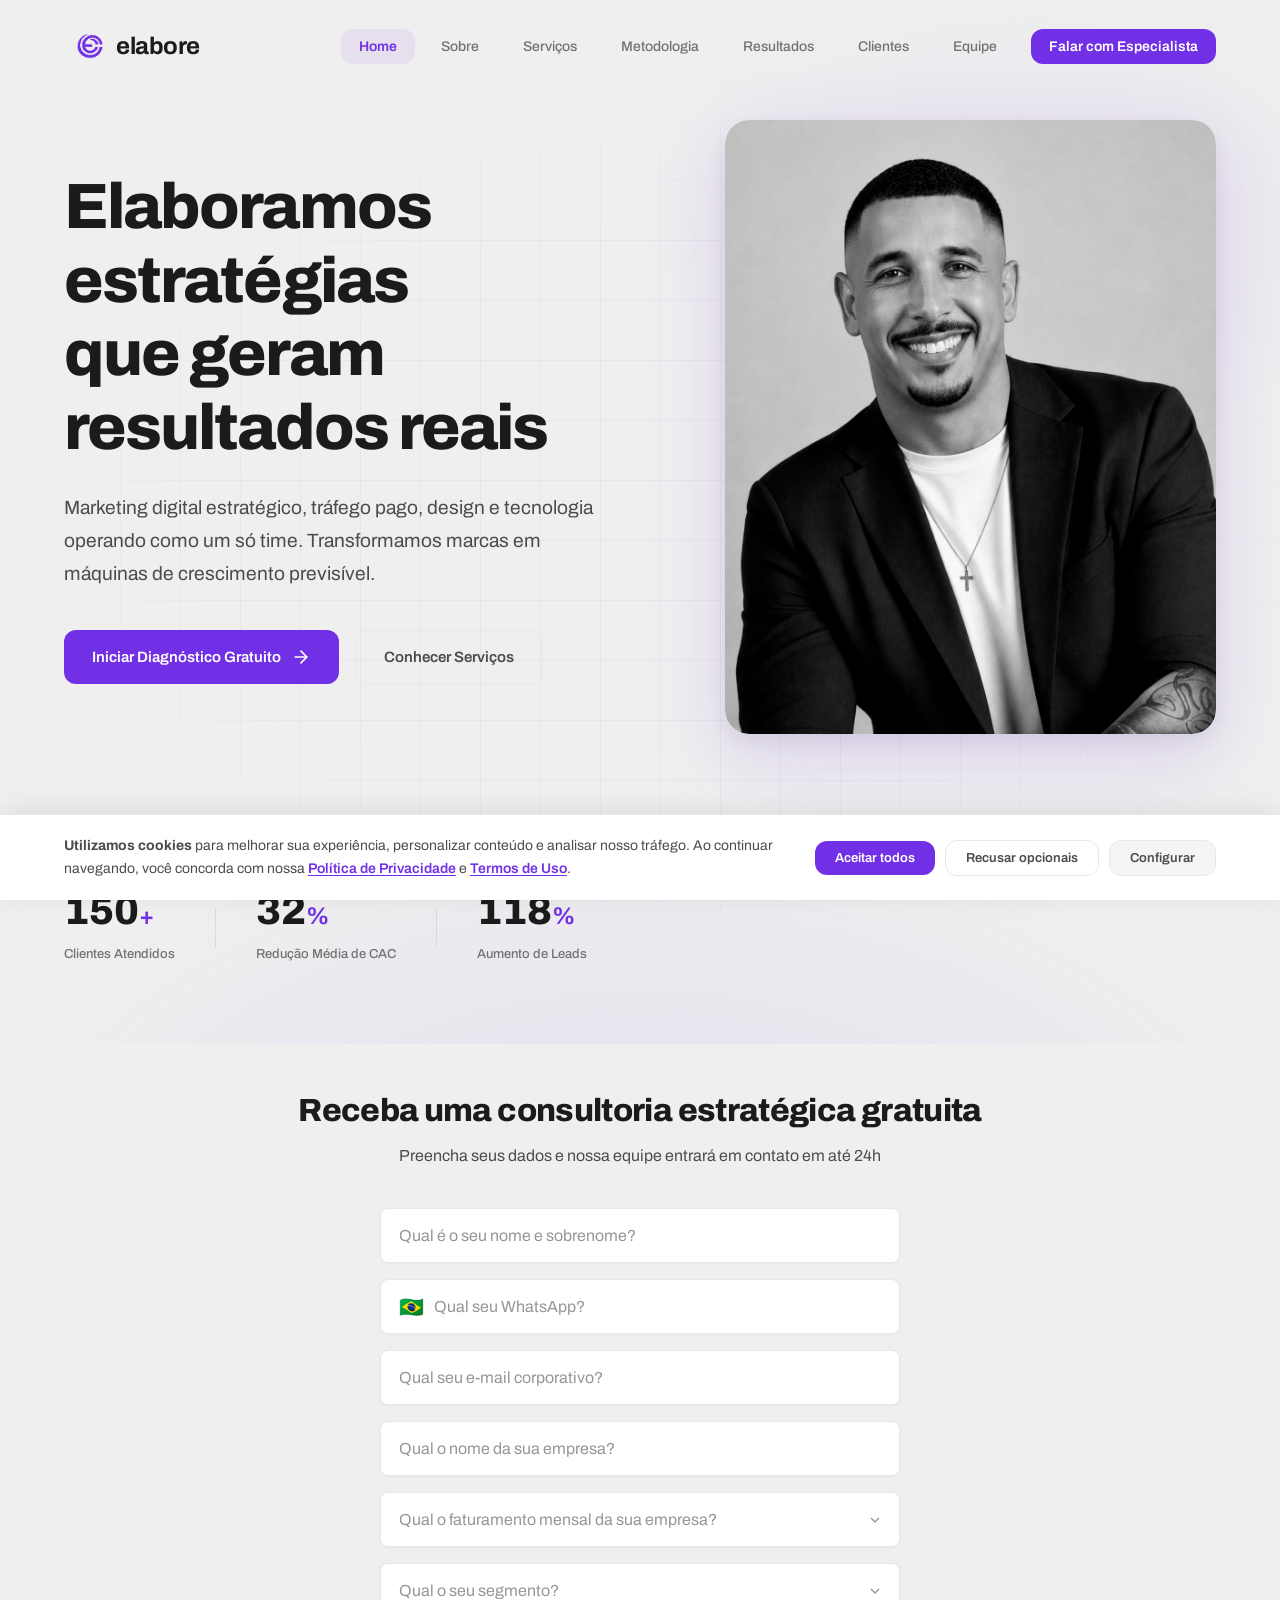
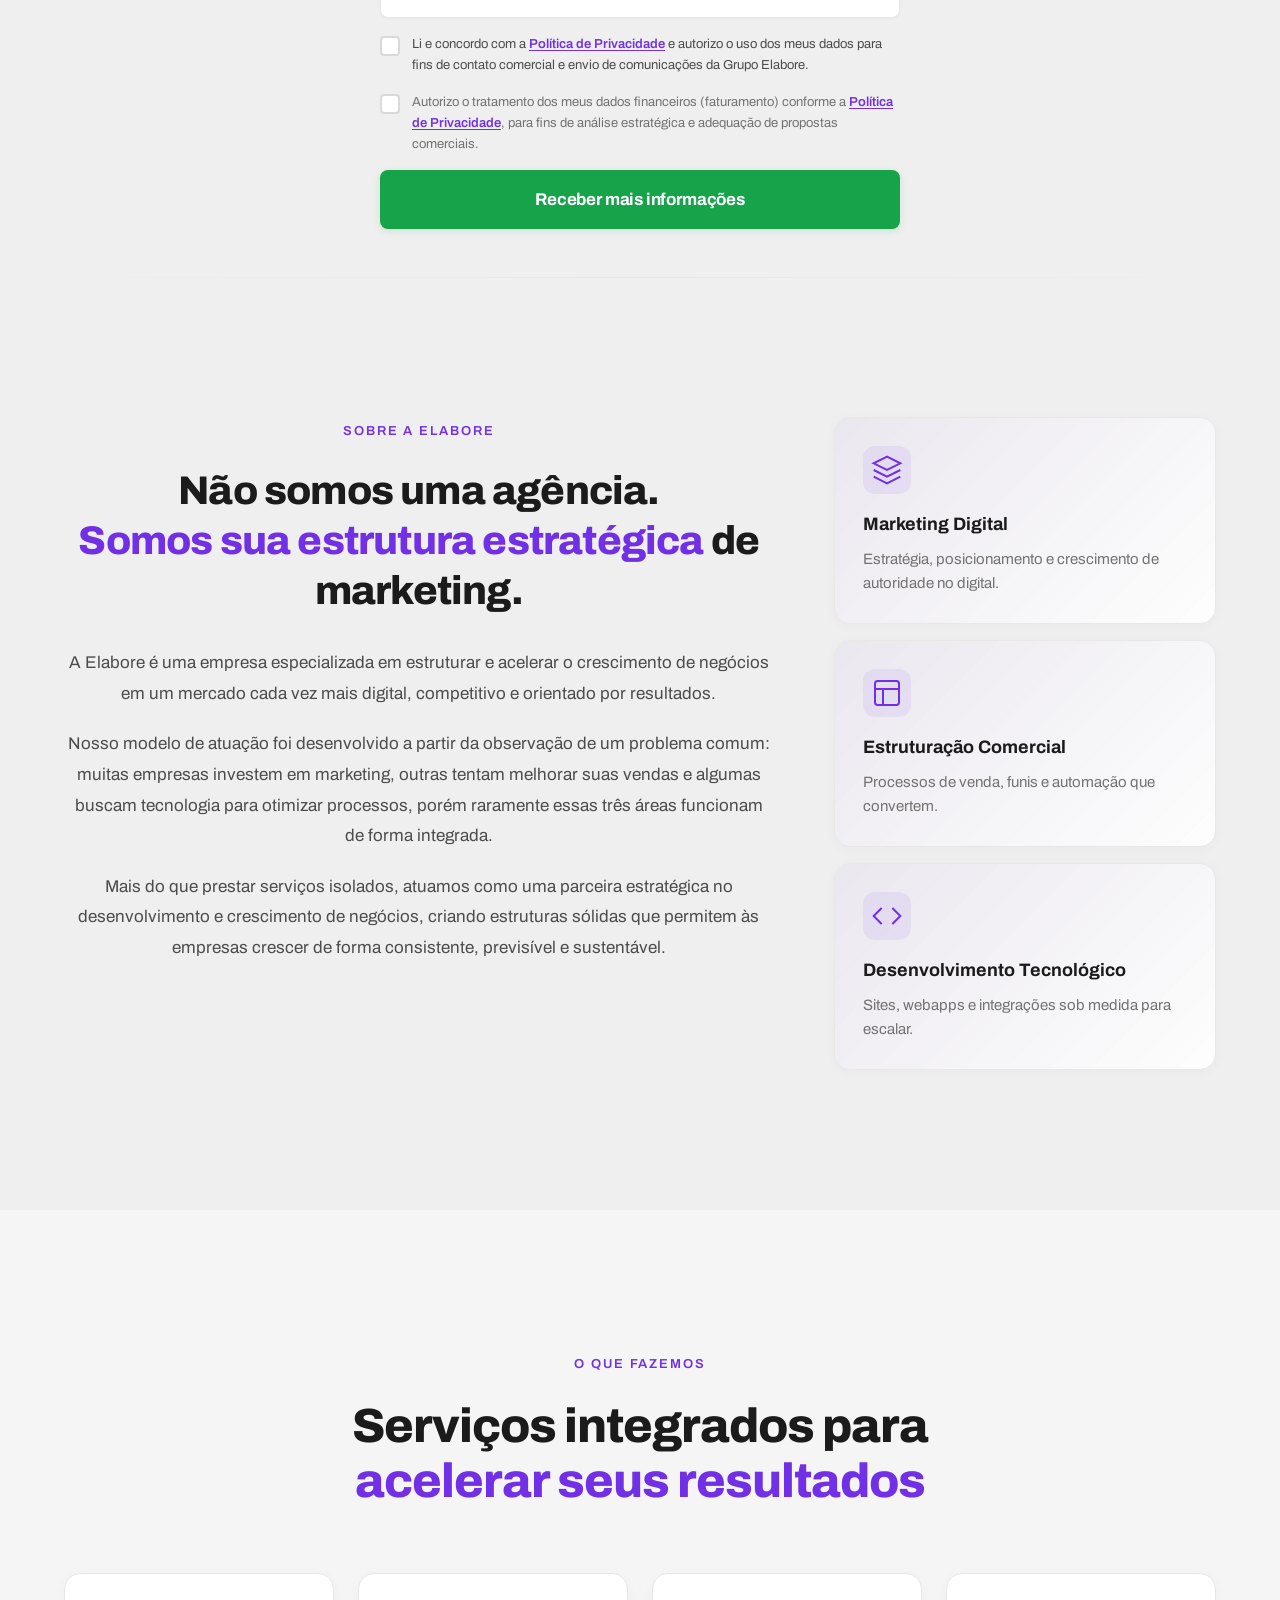
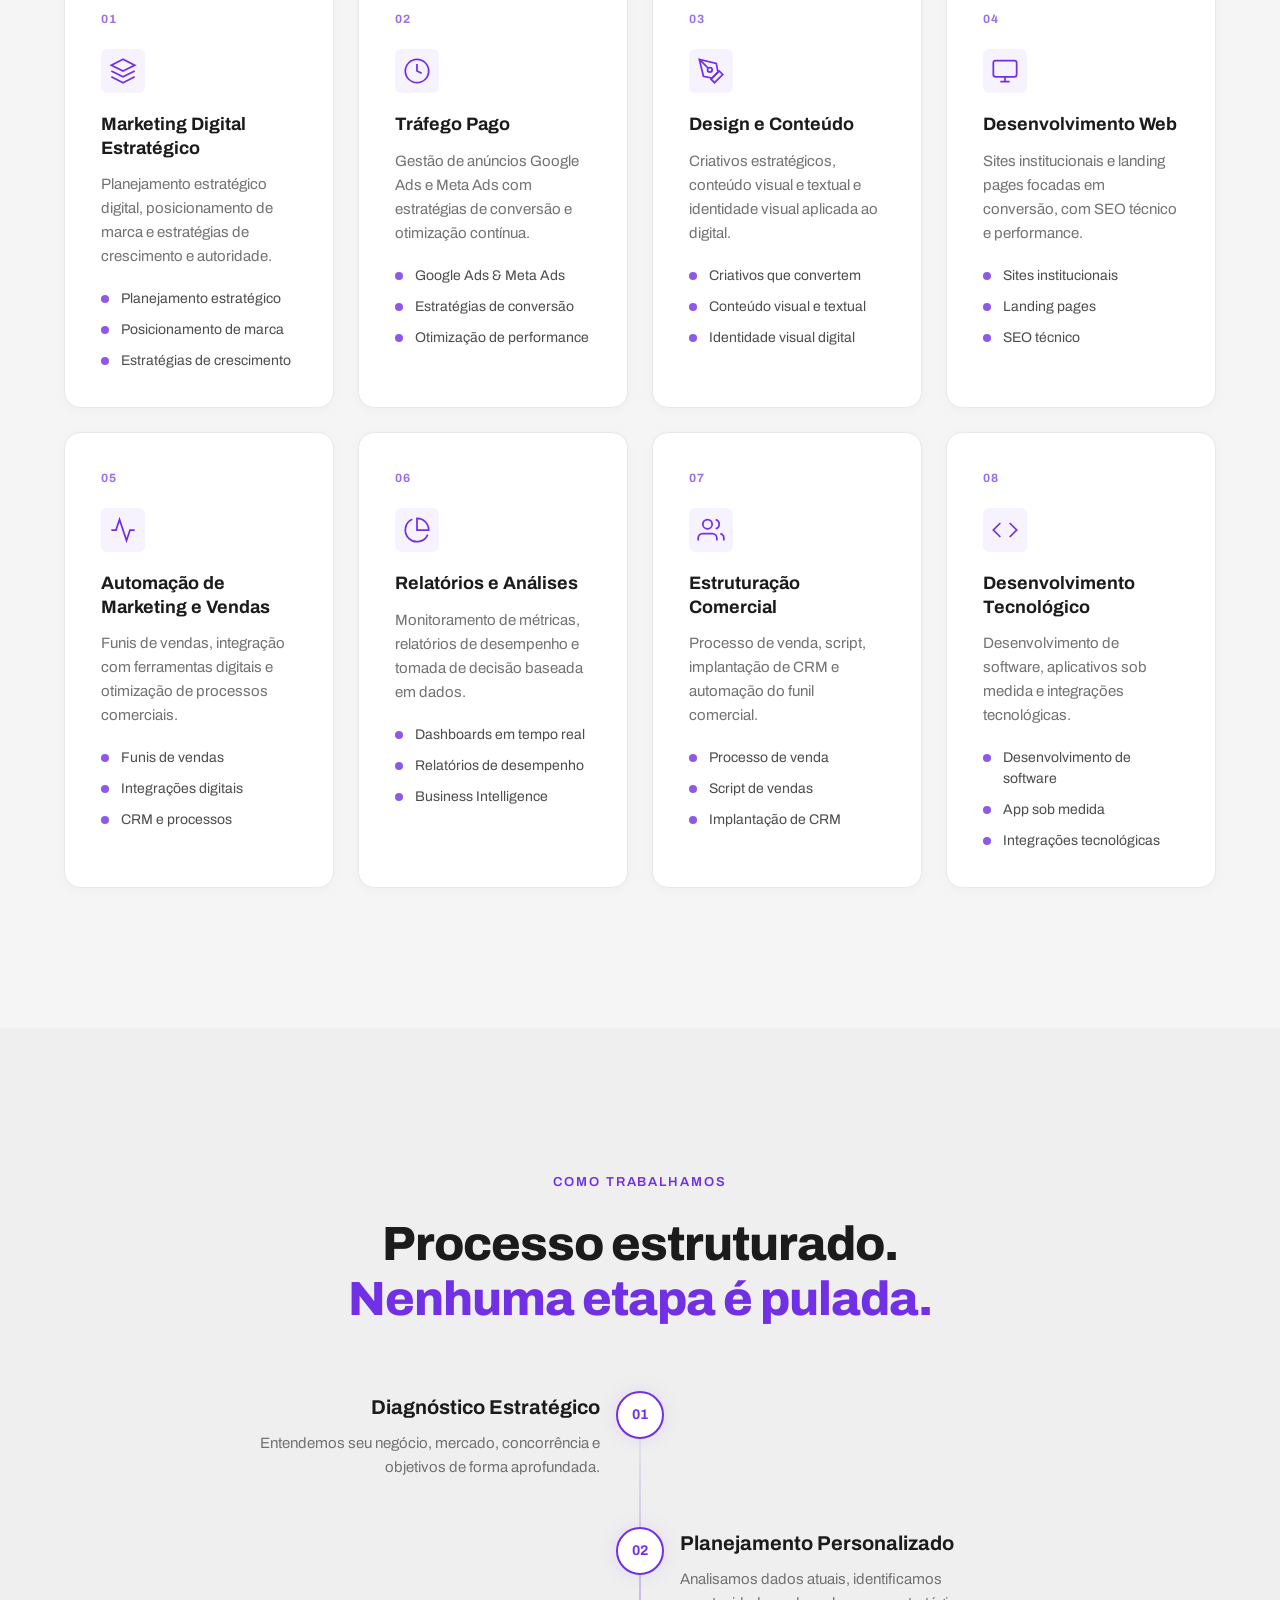
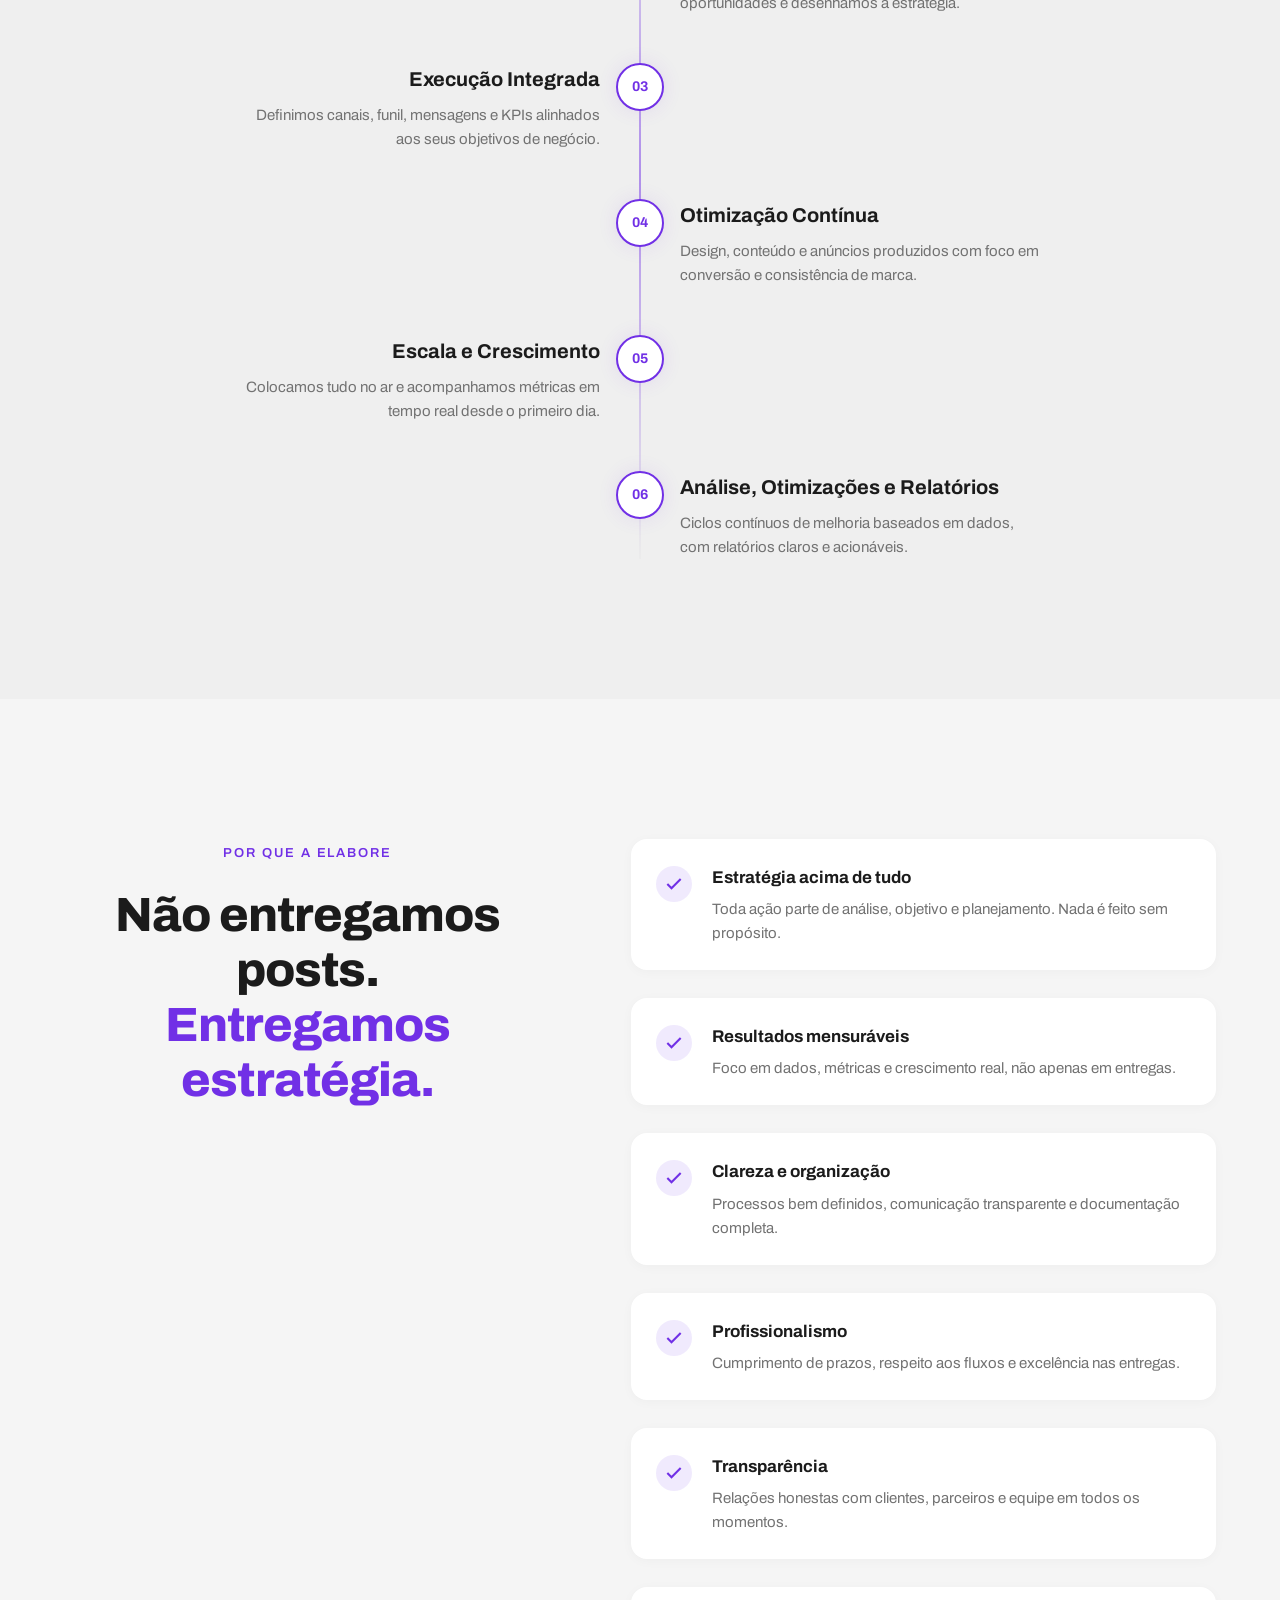
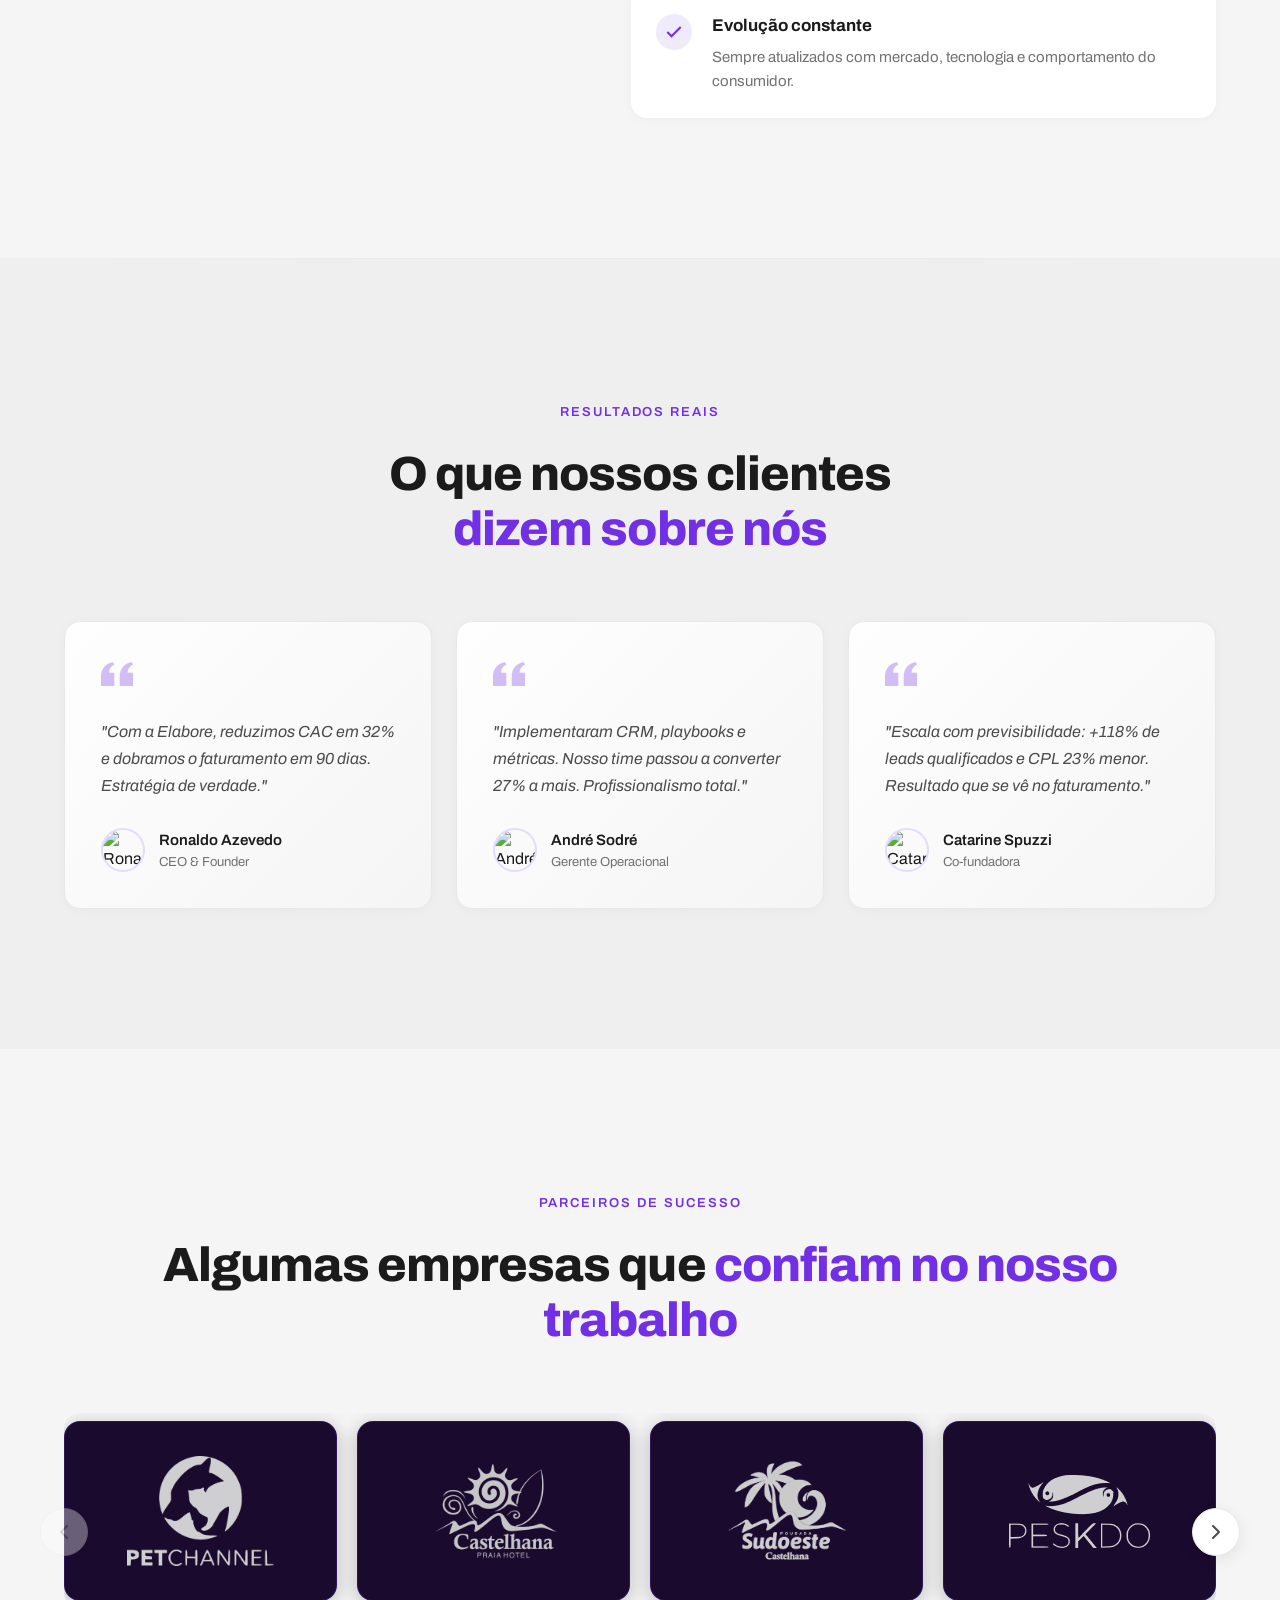
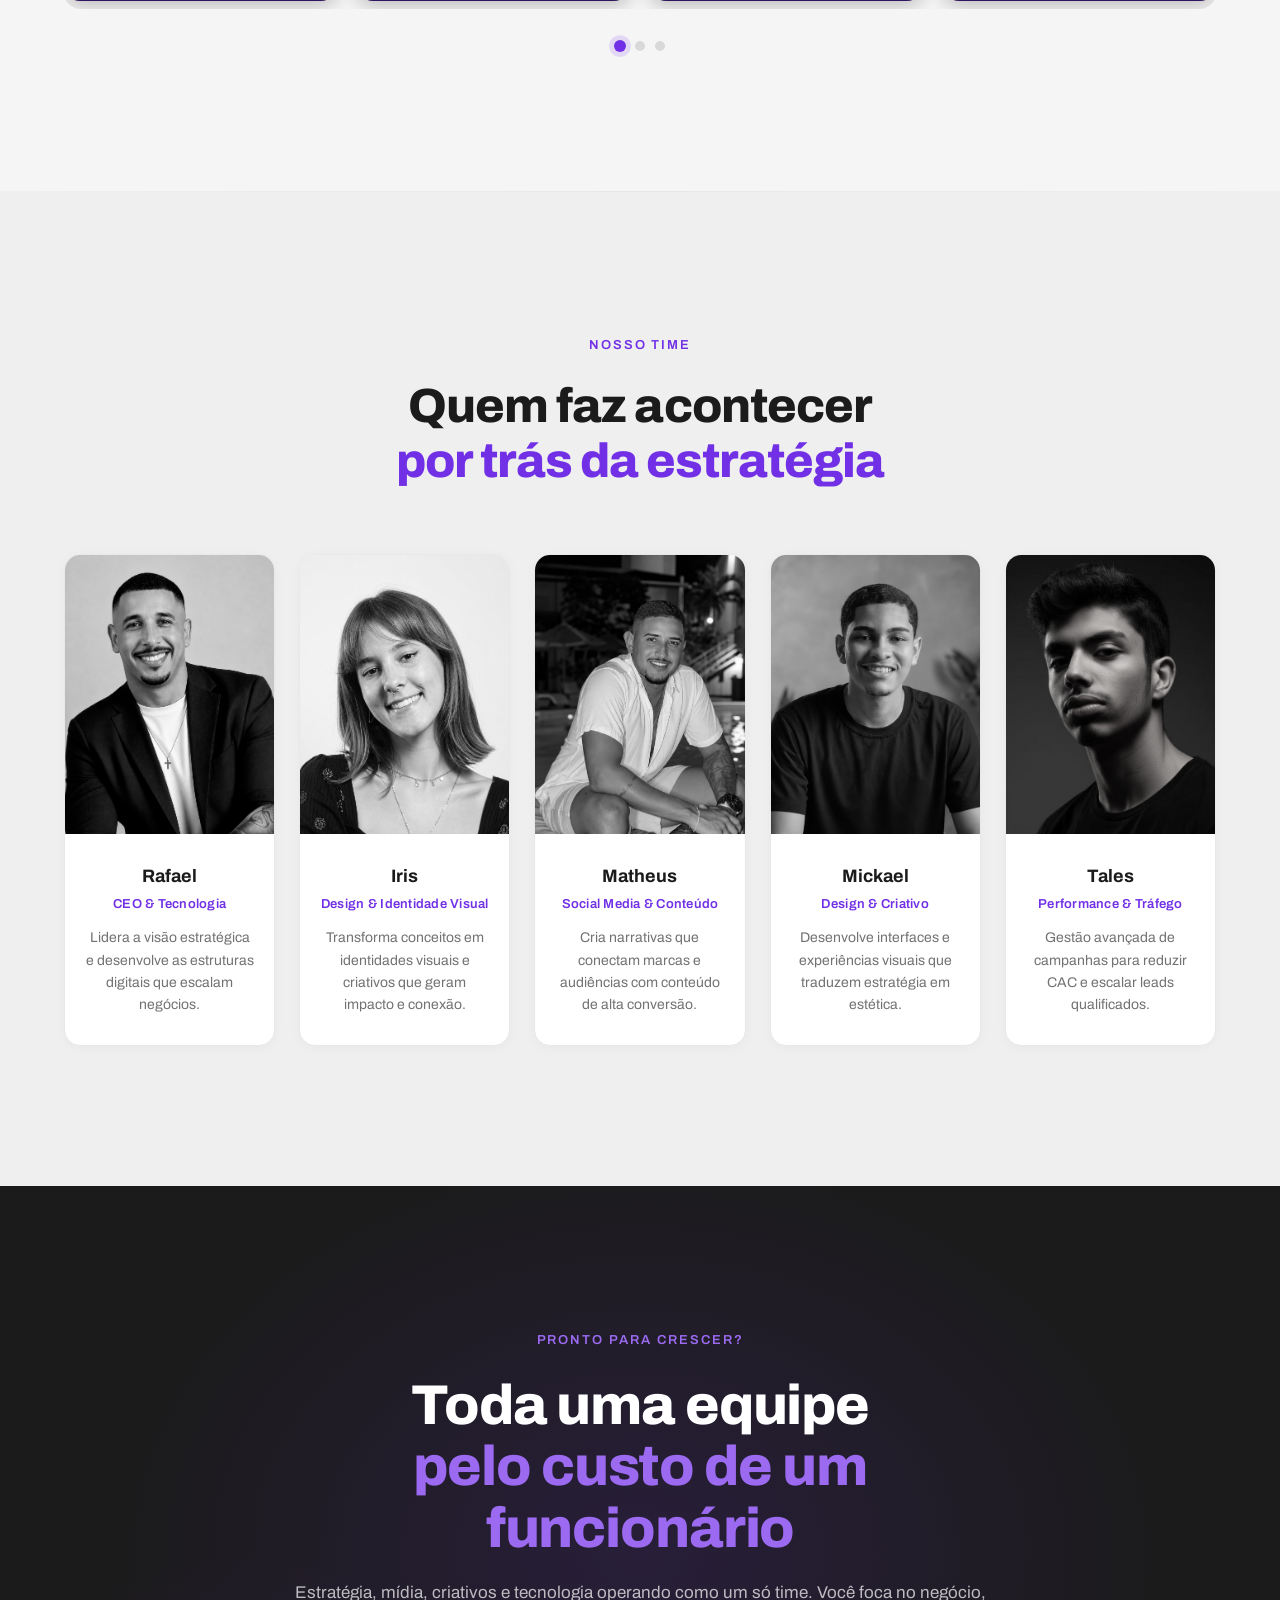
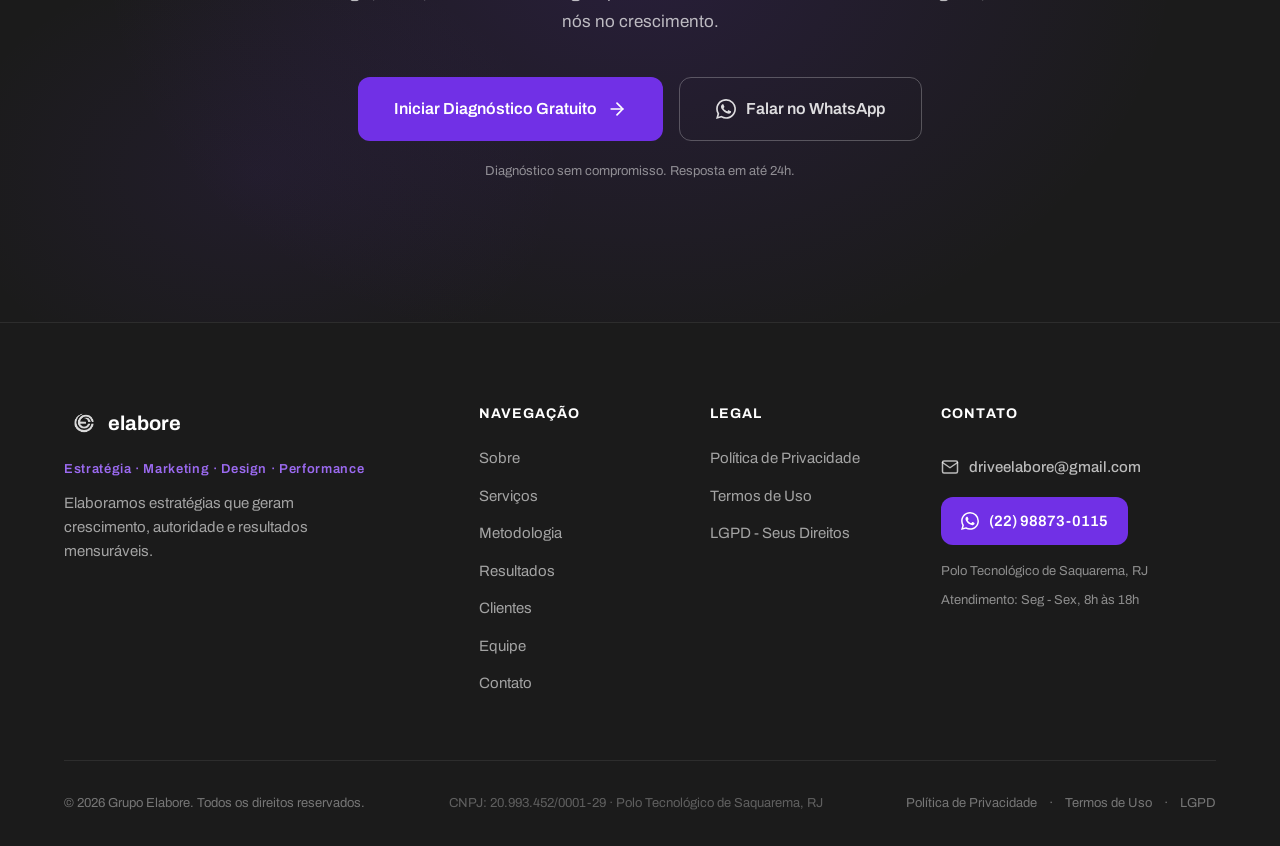
==== commit fa268ccb: "site finalizado" ====
--- a/index.html
+++ b/index.html
@@ -7,13 +7,14 @@
     <meta name="description" content="Elabore estratégias que geram crescimento, autoridade e resultados. Marketing digital estratégico, tráfego pago, design e desenvolvimento web.">
 
     <!-- Favicon Elabore -->
-    <link rel="icon" type="image/png" href="img/logo_elabore_roxo.png">
+    <link rel="icon" type="image/png" sizes="32x32" href="img/elabore_sem_fundo.png">
 
     <link rel="preconnect" href="https://fonts.googleapis.com">
     <link rel="preconnect" href="https://fonts.gstatic.com" crossorigin>
     <link href="https://fonts.googleapis.com/css2?family=Archivo:wght@300;400;500;600;700;800;900&display=swap" rel="stylesheet">
     <link rel="stylesheet" href="style.css">
     <base target="_blank">
+<base target="_blank">
 <base target="_blank">
 </head>
 <body>
@@ -621,7 +622,7 @@
                     <span>Parceiros de sucesso</span>
                 </div>
                 <h2 class="section-title" data-reveal>
-                    Empresas que <span class="highlight">confiam no nosso trabalho</span>
+                    Algumas empresas que <span class="highlight">confiam no nosso trabalho</span>
                 </h2>
             </div>
             <div class="clients-carousel" id="clientsCarousel">
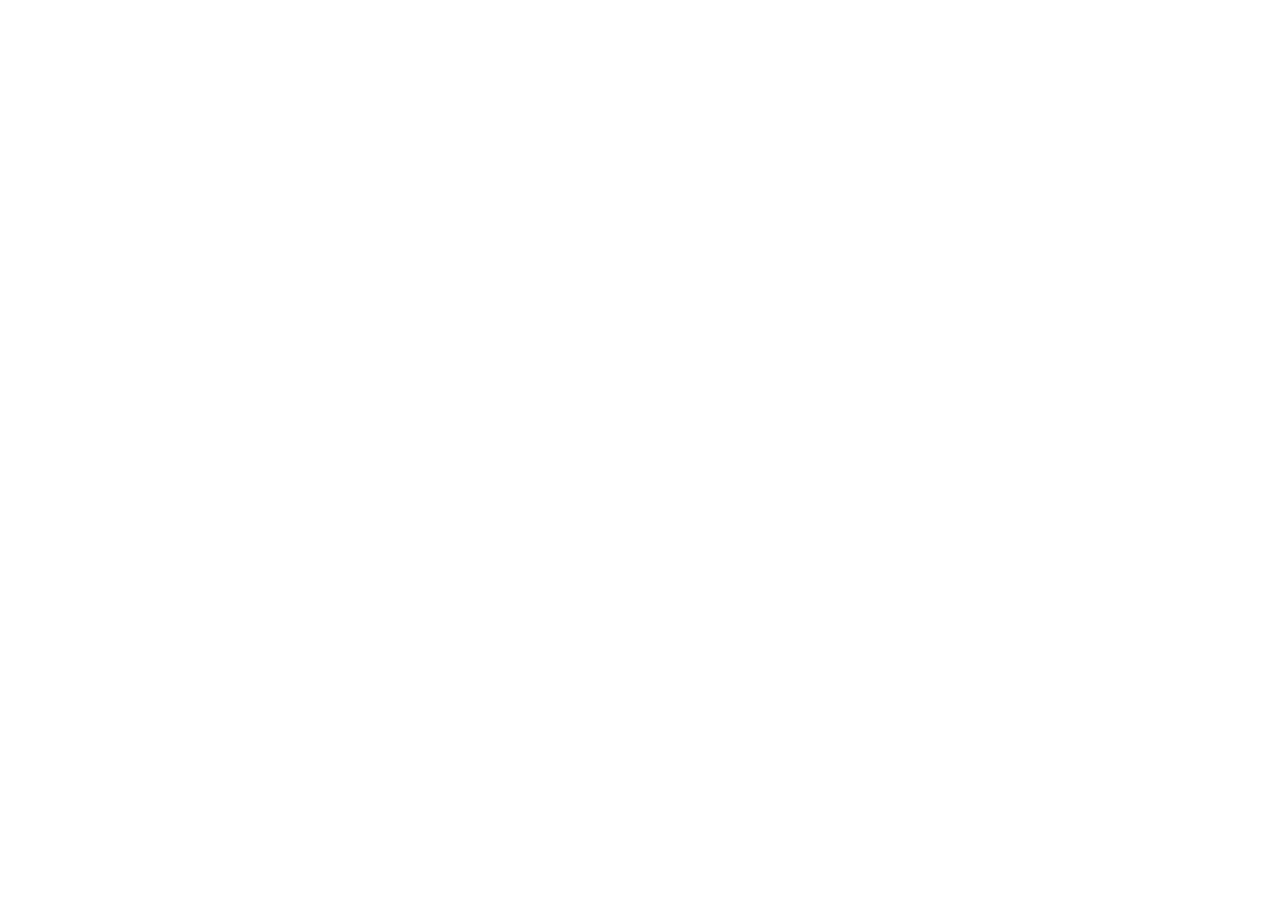
==== commit b50a1dfd: "site completo" ====
--- a/index.html
+++ b/index.html
@@ -3,11 +3,15 @@
 <head>
     <meta charset="UTF-8">
     <meta name="viewport" content="width=device-width, initial-scale=1.0">
+    <meta http-equiv="Content-Security-Policy" content="upgrade-insecure-requests">
+    <meta http-equiv="Strict-Transport-Security" content="max-age=31536000; includeSubDomains; preload">
+    <meta name="referrer" content="strict-origin-when-cross-origin">
+    <meta http-equiv="X-Content-Type-Options" content="nosniff">
     <title>Grupo Elabore - Estratégia · Marketing · Design · Performance</title>
     <meta name="description" content="Elabore estratégias que geram crescimento, autoridade e resultados. Marketing digital estratégico, tráfego pago, design e desenvolvimento web.">
 
     <!-- Favicon Elabore -->
-    <link rel="icon" type="image/png" sizes="32x32" href="img/elabore_sem_fundo.png">
+    <link rel="icon" type="image/png" sizes="32x32" href="img/fivicon.jpeg">
 
     <link rel="preconnect" href="https://fonts.googleapis.com">
     <link rel="preconnect" href="https://fonts.gstatic.com" crossorigin>
@@ -16,8 +20,12 @@
     <base target="_blank">
 <base target="_blank">
 <base target="_blank">
+<base target="_blank">
 </head>
 <body>
+    <!-- Forçar HTTPS -->
+    <script>(function(){if(location.protocol==='http:'&&location.hostname!=='localhost'&&!location.hostname.startsWith('127.')){location.href='https://'+location.host+location.pathname+location.search+location.hash;}})();</script>
+
     <!-- Cookie Banner LGPD -->
     <div class="cookie-banner" id="cookieBanner">
         <div class="cookie-content">
